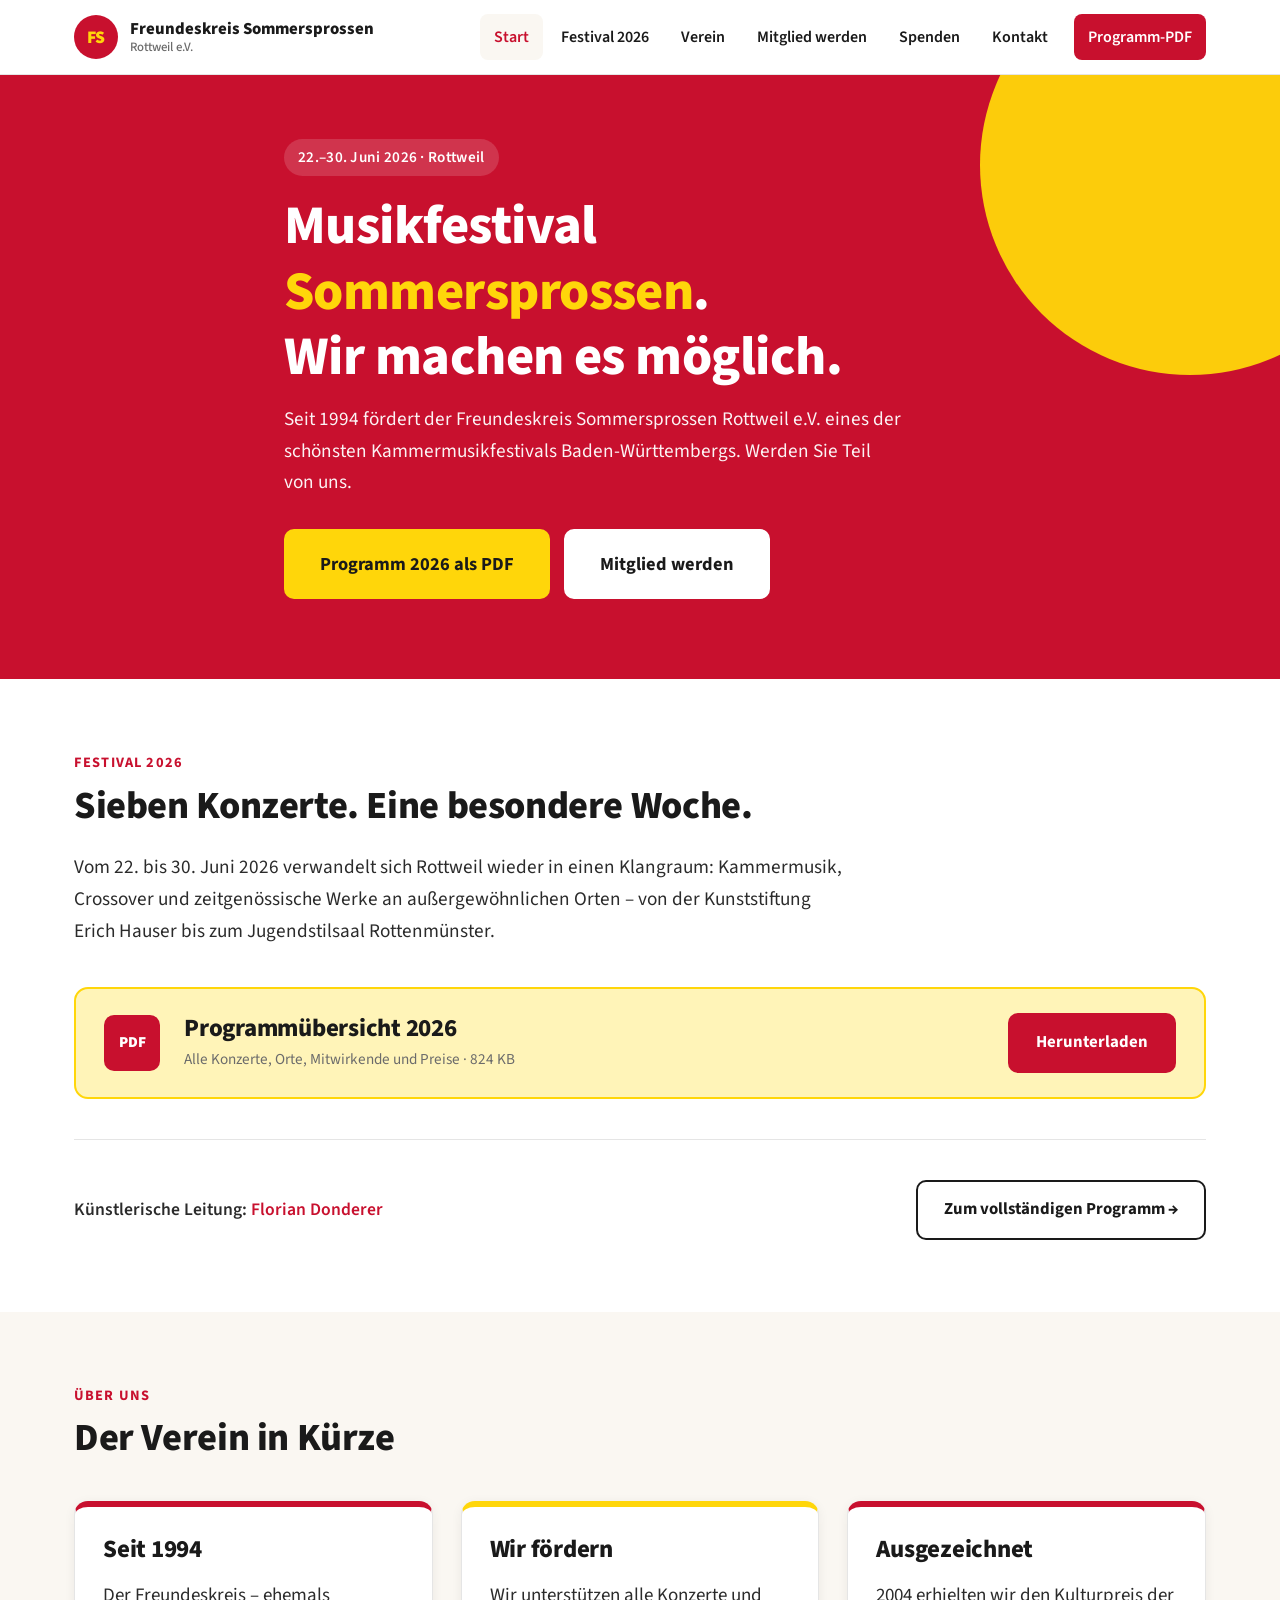
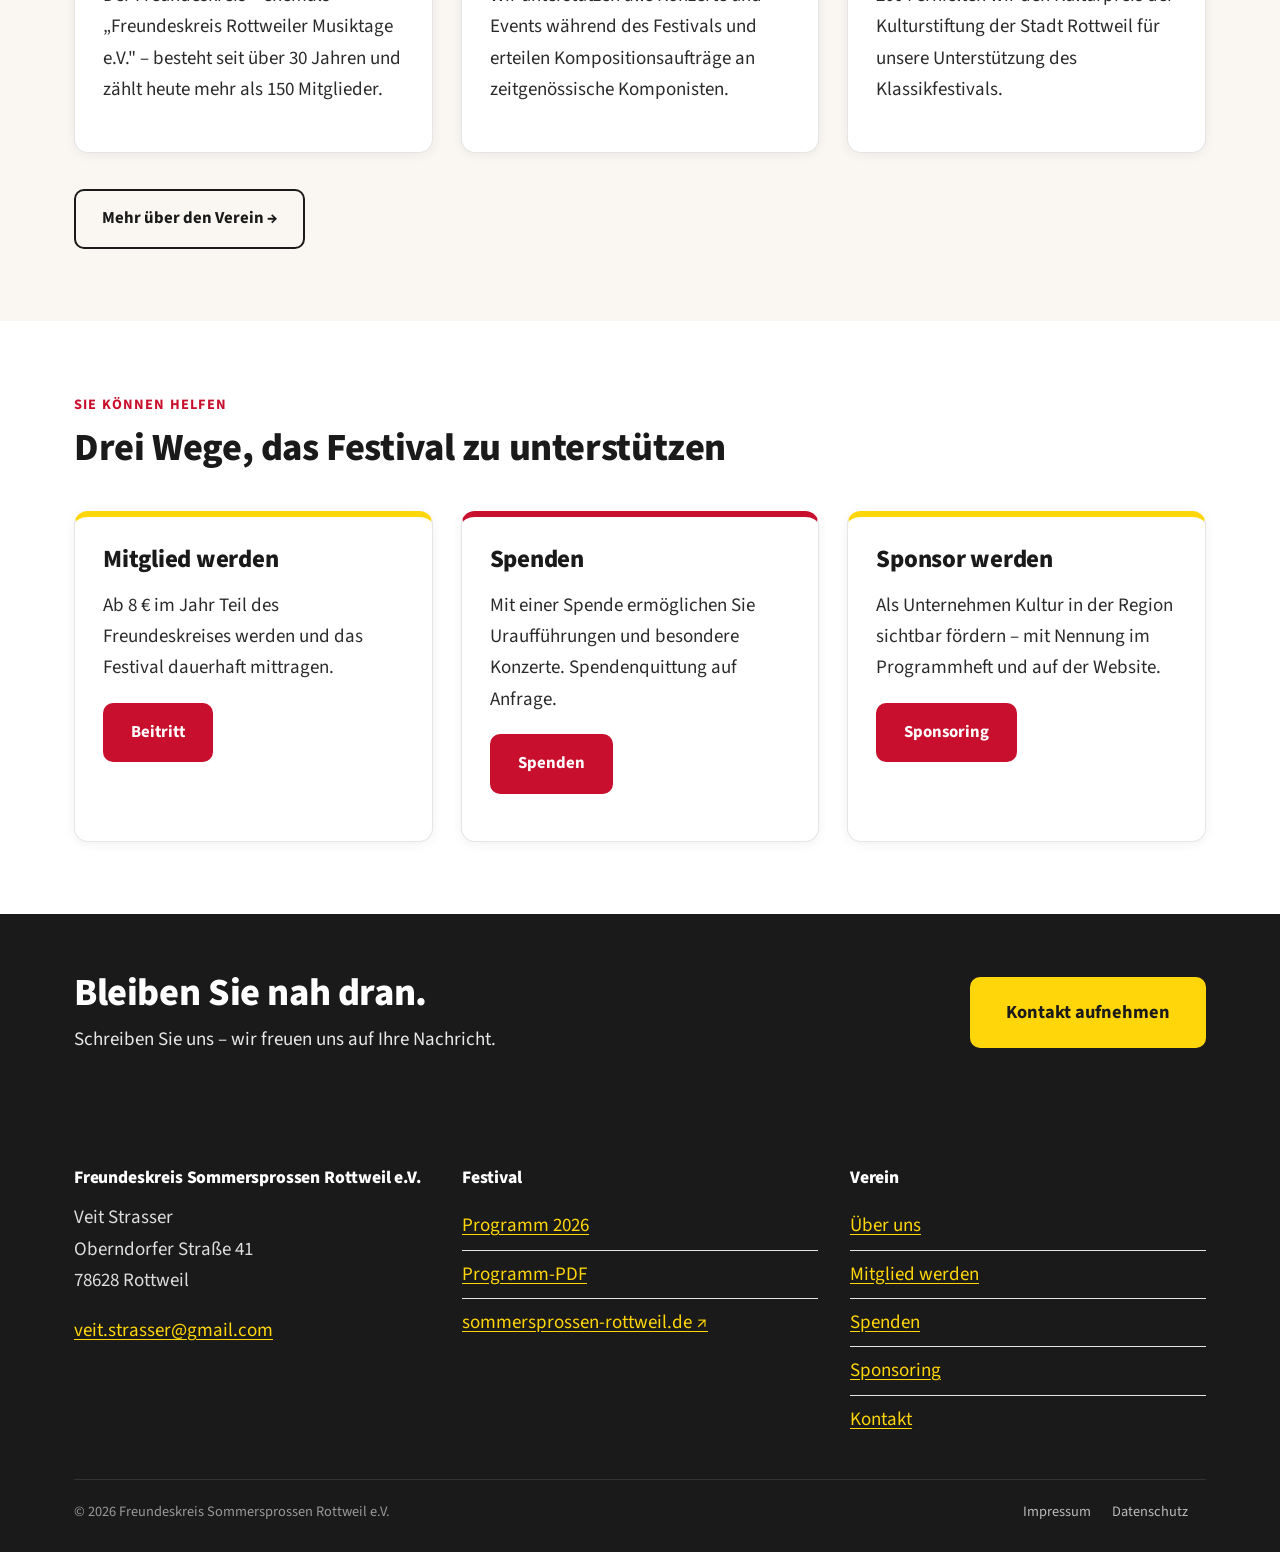
==== index.html @ ad46b567 "Add files via upload" ====
<!doctype html>
<html lang="de">
<head>
<meta charset="utf-8">
<meta name="viewport" content="width=device-width, initial-scale=1">
<title>Freundeskreis Sommersprossen Rottweil e.V.</title>
<meta name="description" content="Der Freundeskreis Sommersprossen Rottweil e.V. fördert das Musikfestival Sommersprossen in Rottweil. Werden Sie Mitglied oder unterstützen Sie uns.">
<link rel="icon" href="favicon.svg" type="image/svg+xml">
<link rel="preconnect" href="https://fonts.googleapis.com">
<link rel="preconnect" href="https://fonts.gstatic.com" crossorigin>
<link href="https://fonts.googleapis.com/css2?family=Source+Sans+3:wght@400;600;700;800&display=swap" rel="stylesheet">
<link rel="stylesheet" href="styles.css">
</head>
<body>

<a href="#main" class="skip">Zum Inhalt springen</a>

<header class="site-header">
  <div class="nav">
    <a class="brand" href="index.html">
      <span class="brand-mark">FS</span>
      <span class="brand-text">
        Freundeskreis Sommersprossen
        <small>Rottweil e.V.</small>
      </span>
    </a>
    <button class="nav-toggle" aria-expanded="false" aria-controls="navmenu">Menü</button>
    <ul class="nav-menu" id="navmenu">
      <li><a href="index.html">Start</a></li>
      <li><a href="festival.html">Festival 2026</a></li>
      <li><a href="verein.html">Verein</a></li>
      <li><a href="mitglied-werden.html">Mitglied werden</a></li>
      <li><a href="spenden.html">Spenden</a></li>
      <li><a href="kontakt.html">Kontakt</a></li>
      <li><a class="nav-cta" href="programm-2026.pdf" target="_blank" rel="noopener">Programm-PDF</a></li>
    </ul>
  </div>
</header>

<main id="main">

  <!-- Hero -->
  <section class="hero">
    <div class="container hero-inner">
      <span class="eyebrow">22.–30. Juni 2026 · Rottweil</span>
      <h1>Musikfestival <em>Sommersprossen</em>.<br>Wir machen es möglich.</h1>
      <p class="lead">
        Seit 1994 fördert der Freundeskreis Sommersprossen Rottweil e.V. eines der schönsten
        Kammermusikfestivals Baden-Württembergs. Werden Sie Teil von uns.
      </p>
      <div class="hero-actions">
        <a class="btn btn-yellow btn-lg" href="programm-2026.pdf" target="_blank" rel="noopener">
          Programm 2026 als PDF
        </a>
        <a class="btn btn-outline btn-lg" style="background:#fff;border-color:#fff;color:var(--ink)" href="mitglied-werden.html">
          Mitglied werden
        </a>
      </div>
    </div>
  </section>

  <!-- Programm-Highlight -->
  <section>
    <div class="container">
      <div class="section-head">
        <div class="kicker">Festival 2026</div>
        <h2>Sieben Konzerte. Eine besondere Woche.</h2>
        <p class="lead-text">
          Vom 22. bis 30. Juni 2026 verwandelt sich Rottweil wieder in einen Klangraum:
          Kammermusik, Crossover und zeitgenössische Werke an außergewöhnlichen Orten – von der
          Kunststiftung Erich Hauser bis zum Jugendstilsaal Rottenmünster.
        </p>
      </div>

      <div class="featured-pdf">
        <div class="pdf-icon">PDF</div>
        <div>
          <h3>Programmübersicht 2026</h3>
          <p>Alle Konzerte, Orte, Mitwirkende und Preise · 824 KB</p>
        </div>
        <a class="btn btn-primary" href="programm-2026.pdf" target="_blank" rel="noopener">
          Herunterladen
        </a>
      </div>

      <hr class="divider">

      <div style="display:flex; gap:24px; flex-wrap:wrap; justify-content:space-between; align-items:center;">
        <p style="margin:0; font-weight:600; font-size:1.1rem;">
          Künstlerische Leitung: <span style="color:var(--red)">Florian Donderer</span>
        </p>
        <a class="btn btn-outline" href="festival.html">Zum vollständigen Programm →</a>
      </div>
    </div>
  </section>

  <!-- Verein in Kürze -->
  <section class="alt">
    <div class="container">
      <div class="section-head">
        <div class="kicker">Über uns</div>
        <h2>Der Verein in Kürze</h2>
      </div>

      <div class="grid">
        <div class="card accent-red">
          <h3>Seit 1994</h3>
          <p>Der Freundeskreis – ehemals „Freundeskreis Rottweiler Musiktage e.V." – besteht seit über 30 Jahren und zählt heute mehr als 150 Mitglieder.</p>
        </div>
        <div class="card accent-yellow">
          <h3>Wir fördern</h3>
          <p>Wir unterstützen alle Konzerte und Events während des Festivals und erteilen Kompositionsaufträge an zeitgenössische Komponisten.</p>
        </div>
        <div class="card accent-red">
          <h3>Ausgezeichnet</h3>
          <p>2004 erhielten wir den Kulturpreis der Kulturstiftung der Stadt Rottweil für unsere Unterstützung des Klassikfestivals.</p>
        </div>
      </div>

      <div style="margin-top:36px;">
        <a class="btn btn-outline" href="verein.html">Mehr über den Verein →</a>
      </div>
    </div>
  </section>

  <!-- 3 Wege zu unterstützen -->
  <section>
    <div class="container">
      <div class="section-head">
        <div class="kicker">Sie können helfen</div>
        <h2>Drei Wege, das Festival zu unterstützen</h2>
      </div>

      <div class="grid">
        <div class="card accent-yellow">
          <h3>Mitglied werden</h3>
          <p>Ab 8 € im Jahr Teil des Freundeskreises werden und das Festival dauerhaft mittragen.</p>
          <p><a class="btn btn-primary" href="mitglied-werden.html">Beitritt</a></p>
        </div>
        <div class="card accent-red">
          <h3>Spenden</h3>
          <p>Mit einer Spende ermöglichen Sie Uraufführungen und besondere Konzerte. Spendenquittung auf Anfrage.</p>
          <p><a class="btn btn-primary" href="spenden.html">Spenden</a></p>
        </div>
        <div class="card accent-yellow">
          <h3>Sponsor werden</h3>
          <p>Als Unternehmen Kultur in der Region sichtbar fördern – mit Nennung im Programmheft und auf der Website.</p>
          <p><a class="btn btn-primary" href="sponsoring.html">Sponsoring</a></p>
        </div>
      </div>
    </div>
  </section>

  <!-- CTA Band -->
  <section class="cta-band">
    <div class="container" style="display:flex; gap:30px; flex-wrap:wrap; align-items:center; justify-content:space-between;">
      <div style="flex:1; min-width:280px;">
        <h2 style="margin-bottom:8px;">Bleiben Sie nah dran.</h2>
        <p style="margin-bottom:0;">Schreiben Sie uns – wir freuen uns auf Ihre Nachricht.</p>
      </div>
      <a class="btn btn-primary btn-lg" href="kontakt.html">Kontakt aufnehmen</a>
    </div>
  </section>

</main>

<footer class="site-footer">
  <div class="container">
    <div class="footer-grid">
      <div>
        <h4>Freundeskreis Sommersprossen Rottweil e.V.</h4>
        <p>Veit Strasser<br>Oberndorfer Straße 41<br>78628 Rottweil</p>
        <p><a href="mailto:veit.strasser@gmail.com">veit.strasser@gmail.com</a></p>
      </div>
      <div>
        <h4>Festival</h4>
        <ul class="clean">
          <li><a href="festival.html">Programm 2026</a></li>
          <li><a href="programm-2026.pdf" target="_blank" rel="noopener">Programm-PDF</a></li>
          <li><a href="https://www.sommersprossen-rottweil.de" target="_blank" rel="noopener">sommersprossen-rottweil.de ↗</a></li>
        </ul>
      </div>
      <div>
        <h4>Verein</h4>
        <ul class="clean">
          <li><a href="verein.html">Über uns</a></li>
          <li><a href="mitglied-werden.html">Mitglied werden</a></li>
          <li><a href="spenden.html">Spenden</a></li>
          <li><a href="sponsoring.html">Sponsoring</a></li>
          <li><a href="kontakt.html">Kontakt</a></li>
        </ul>
      </div>
    </div>
    <div class="footer-bottom">
      <div>© <span id="year">2026</span> Freundeskreis Sommersprossen Rottweil e.V.</div>
      <div>
        <a href="impressum.html">Impressum</a>
        <a href="datenschutz.html">Datenschutz</a>
      </div>
    </div>
  </div>
</footer>

<script src="main.js"></script>
<script>document.getElementById('year').textContent = new Date().getFullYear();</script>
</body>
</html>
---- styles.css ----
:root {
  --red: #C8102E;
  --red-dark: #A00C24;
  --yellow: #FFD60A;
  --yellow-soft: #FFF4B8;
  --ink: #1A1A1A;
  --text: #2B2B2B;
  --muted: #6B6B6B;
  --line: #E5E5E5;
  --bg: #FFFFFF;
  --bg-soft: #FAF7F2;
  --shadow: 0 2px 12px rgba(0,0,0,0.06);
  --radius: 14px;
  --max: 1180px;
}

* { box-sizing: border-box; }
html { scroll-behavior: smooth; -webkit-text-size-adjust: 100%; }
body {
  margin: 0;
  font-family: 'Source Sans 3', 'Source Sans Pro', -apple-system, BlinkMacSystemFont, 'Segoe UI', Roboto, sans-serif;
  font-size: 19px;
  line-height: 1.65;
  color: var(--text);
  background: var(--bg);
  -webkit-font-smoothing: antialiased;
}

img { max-width: 100%; height: auto; display: block; }
a { color: var(--red); text-decoration: underline; text-underline-offset: 3px; }
a:hover { color: var(--red-dark); }

h1, h2, h3, h4 {
  font-family: 'Source Sans 3', sans-serif;
  color: var(--ink);
  line-height: 1.2;
  letter-spacing: -0.01em;
  margin: 0 0 .6em;
  font-weight: 800;
}
h1 { font-size: clamp(2rem, 5vw, 3.4rem); }
h2 { font-size: clamp(1.6rem, 3.5vw, 2.4rem); }
h3 { font-size: clamp(1.25rem, 2vw, 1.55rem); }
p { margin: 0 0 1em; }

.container { max-width: var(--max); margin: 0 auto; padding: 0 24px; }

/* ---------- Skip link ---------- */
.skip {
  position: absolute; left: -9999px; top: 0;
  background: var(--ink); color: #fff; padding: 12px 18px;
  z-index: 1000;
}
.skip:focus { left: 12px; top: 12px; }

/* ---------- Header / Nav ---------- */
.site-header {
  position: sticky; top: 0; z-index: 50;
  background: #fff;
  border-bottom: 1px solid var(--line);
}
.nav {
  display: flex; align-items: center; justify-content: space-between;
  padding: 14px 24px;
  max-width: var(--max); margin: 0 auto;
}
.brand {
  display: flex; align-items: center; gap: 12px;
  text-decoration: none; color: var(--ink);
  font-weight: 800; font-size: 1.05rem; line-height: 1.1;
}
.brand-mark {
  width: 44px; height: 44px; border-radius: 50%;
  background: var(--red); color: var(--yellow);
  display: grid; place-items: center;
  font-weight: 900; font-size: 1.1rem;
  flex-shrink: 0;
}
.brand-text small {
  display: block; font-weight: 500; color: var(--muted);
  font-size: .8rem; margin-top: 2px;
}

.nav-toggle {
  display: none;
  background: var(--ink); color: #fff;
  border: 0; padding: 10px 16px; border-radius: 8px;
  font-size: 1rem; cursor: pointer; font-weight: 600;
}

.nav-menu {
  list-style: none; margin: 0; padding: 0;
  display: flex; gap: 4px; align-items: center;
}
.nav-menu a {
  display: block; padding: 10px 14px;
  color: var(--ink); text-decoration: none;
  font-weight: 600; border-radius: 8px;
  font-size: 1rem;
}
.nav-menu a:hover, .nav-menu a.active { background: var(--bg-soft); color: var(--red); }
.nav-cta {
  background: var(--red) !important; color: #fff !important;
  margin-left: 8px;
}
.nav-cta:hover { background: var(--red-dark) !important; color: #fff !important; }

@media (max-width: 880px) {
  .nav-toggle { display: block; }
  .nav-menu {
    display: none; position: absolute; top: 100%; left: 0; right: 0;
    flex-direction: column; gap: 0;
    background: #fff; border-bottom: 1px solid var(--line);
    padding: 12px 24px 20px;
    box-shadow: var(--shadow);
  }
  .nav-menu.open { display: flex; }
  .nav-menu a { padding: 14px 12px; font-size: 1.1rem; border-radius: 0; border-bottom: 1px solid var(--line); }
  .nav-cta { margin-left: 0; margin-top: 8px; border-radius: 8px !important; }
}

/* ---------- Buttons ---------- */
.btn {
  display: inline-flex; align-items: center; gap: 10px;
  padding: 14px 26px;
  font-weight: 700; font-size: 1.05rem;
  border-radius: 10px;
  text-decoration: none;
  border: 2px solid transparent;
  cursor: pointer;
  transition: transform .1s, background .15s, color .15s;
}
.btn:hover { transform: translateY(-1px); }
.btn-primary { background: var(--red); color: #fff; }
.btn-primary:hover { background: var(--red-dark); color: #fff; }
.btn-yellow { background: var(--yellow); color: var(--ink); }
.btn-yellow:hover { background: #FFC800; color: var(--ink); }
.btn-outline {
  background: transparent; color: var(--ink); border-color: var(--ink);
}
.btn-outline:hover { background: var(--ink); color: #fff; }
.btn-lg { padding: 18px 34px; font-size: 1.15rem; }

/* ---------- Hero ---------- */
.hero {
  background: var(--red);
  color: #fff;
  padding: 64px 0 80px;
  position: relative;
  overflow: hidden;
}
.hero::before {
  content: ""; position: absolute;
  right: -120px; top: -120px;
  width: 420px; height: 420px;
  background: var(--yellow); border-radius: 50%;
  opacity: .95;
}
.hero-inner { position: relative; z-index: 1; max-width: 760px; }
.hero .eyebrow {
  display: inline-block;
  background: rgba(255,255,255,0.15);
  padding: 6px 14px; border-radius: 999px;
  font-weight: 600; font-size: .95rem;
  margin-bottom: 18px; letter-spacing: .02em;
}
.hero h1 { color: #fff; margin-bottom: .25em; }
.hero h1 em { font-style: normal; color: var(--yellow); }
.hero .lead { font-size: 1.2rem; opacity: .95; max-width: 620px; margin-bottom: 30px; }
.hero-actions { display: flex; flex-wrap: wrap; gap: 14px; }

/* ---------- Sections ---------- */
section { padding: 72px 0; }
section.alt { background: var(--bg-soft); }
.section-head { max-width: 780px; margin-bottom: 40px; }
.section-head .kicker {
  color: var(--red); font-weight: 700; letter-spacing: .08em;
  text-transform: uppercase; font-size: .9rem;
  margin-bottom: 8px;
}

/* ---------- Cards / grids ---------- */
.grid {
  display: grid; gap: 28px;
  grid-template-columns: repeat(auto-fit, minmax(280px, 1fr));
}
.card {
  background: #fff;
  border: 1px solid var(--line);
  border-radius: var(--radius);
  padding: 28px;
  box-shadow: var(--shadow);
}
.card h3 { margin-top: 0; }
.card.accent-yellow { border-top: 6px solid var(--yellow); }
.card.accent-red { border-top: 6px solid var(--red); }

/* ---------- Konzert-Liste ---------- */
.concert {
  background: #fff;
  border: 1px solid var(--line);
  border-radius: var(--radius);
  padding: 28px;
  margin-bottom: 20px;
  box-shadow: var(--shadow);
  display: grid;
  grid-template-columns: auto 1fr;
  gap: 28px;
}
.concert-date {
  background: var(--red); color: #fff;
  border-radius: 10px;
  padding: 16px 18px; min-width: 120px;
  text-align: center;
  align-self: start;
}
.concert-date .day { font-size: 2.4rem; font-weight: 900; line-height: 1; display: block; }
.concert-date .month { font-weight: 700; letter-spacing: .05em; text-transform: uppercase; font-size: .85rem; display: block; margin-top: 4px; }
.concert-date .time { display: block; margin-top: 6px; font-size: .9rem; opacity: .9; }
.concert h3 { margin: 0 0 6px; }
.concert .concert-sub { color: var(--muted); font-weight: 600; margin-bottom: 12px; }
.concert .program li { margin-bottom: 6px; }
.concert .meta {
  margin-top: 14px; padding-top: 14px; border-top: 1px dashed var(--line);
  display: flex; flex-wrap: wrap; gap: 16px;
  font-size: .95rem;
}
.concert .meta strong { color: var(--ink); }
.concert .price {
  display: inline-block; background: var(--yellow); color: var(--ink);
  padding: 4px 10px; border-radius: 6px; font-weight: 700;
}
@media (max-width: 640px) {
  .concert { grid-template-columns: 1fr; gap: 16px; }
  .concert-date { display: flex; gap: 14px; align-items: center; min-width: 0; padding: 12px 16px; }
  .concert-date .day { font-size: 1.8rem; }
}

/* ---------- Featured / CTA blocks ---------- */
.cta-band {
  background: var(--ink); color: #fff;
  padding: 56px 0;
  position: relative;
}
.cta-band h2 { color: #fff; }
.cta-band p { opacity: .9; max-width: 640px; }
.cta-band .btn-primary { background: var(--yellow); color: var(--ink); }
.cta-band .btn-primary:hover { background: #FFC800; }

.featured-pdf {
  display: grid; grid-template-columns: auto 1fr auto; gap: 24px;
  align-items: center;
  background: var(--yellow-soft);
  border: 2px solid var(--yellow);
  border-radius: var(--radius);
  padding: 24px 28px;
}
.featured-pdf .pdf-icon {
  width: 56px; height: 56px; background: var(--red); color: #fff;
  display: grid; place-items: center; border-radius: 10px;
  font-weight: 900; font-size: .95rem;
}
.featured-pdf h3 { margin: 0 0 4px; }
.featured-pdf p { margin: 0; color: var(--muted); font-size: .95rem; }
@media (max-width: 640px) {
  .featured-pdf { grid-template-columns: 1fr; text-align: center; }
  .featured-pdf .pdf-icon { margin: 0 auto; }
}

/* ---------- Footer ---------- */
.site-footer {
  background: var(--ink); color: #DDD;
  padding: 56px 0 28px;
}
.site-footer h4 { color: #fff; margin-bottom: 14px; font-size: 1.1rem; }
.site-footer a { color: #FFD60A; }
.footer-grid {
  display: grid; gap: 32px;
  grid-template-columns: repeat(auto-fit, minmax(220px, 1fr));
  margin-bottom: 36px;
}
.footer-bottom {
  border-top: 1px solid #333; padding-top: 20px;
  display: flex; flex-wrap: wrap; gap: 14px; justify-content: space-between;
  font-size: .9rem; color: #999;
}
.footer-bottom a { color: #BBB; text-decoration: none; margin-right: 18px; }
.footer-bottom a:hover { color: #fff; }

/* ---------- Forms ---------- */
.form-block {
  background: #fff; border: 1px solid var(--line);
  border-radius: var(--radius); padding: 32px;
  box-shadow: var(--shadow);
  max-width: 720px;
}
.form-row { margin-bottom: 18px; }
.form-row label {
  display: block; font-weight: 600; color: var(--ink);
  margin-bottom: 6px; font-size: 1rem;
}
.form-row input, .form-row textarea, .form-row select {
  width: 100%; padding: 14px 16px;
  border: 1.5px solid var(--line); border-radius: 8px;
  font-size: 1.05rem; font-family: inherit;
  background: #fff; color: var(--text);
}
.form-row input:focus, .form-row textarea:focus {
  outline: none; border-color: var(--red);
  box-shadow: 0 0 0 3px rgba(200,16,46,0.15);
}
.form-row textarea { min-height: 130px; resize: vertical; }
.form-row .help { font-size: .9rem; color: var(--muted); margin-top: 4px; }
.form-row.row-2 { display: grid; grid-template-columns: 1fr 1fr; gap: 16px; margin-bottom: 0; }
.form-row.row-2 > div { margin-bottom: 18px; }
@media (max-width: 600px) { .form-row.row-2 { grid-template-columns: 1fr; } }

.radios { display: grid; gap: 10px; }
.radios label {
  display: flex; align-items: flex-start; gap: 10px;
  padding: 12px 14px; border: 1.5px solid var(--line); border-radius: 8px;
  cursor: pointer; font-weight: 500;
}
.radios label:hover { border-color: var(--red); }
.radios input { margin-top: 4px; }

.note-box {
  background: var(--yellow-soft); border-left: 4px solid var(--yellow);
  padding: 18px 22px; border-radius: 8px;
  margin: 24px 0;
}
.note-box p:last-child { margin-bottom: 0; }

/* ---------- Misc ---------- */
.lead-text { font-size: 1.2rem; color: var(--text); }
.dot { color: var(--red); }
.tag {
  display: inline-block; background: var(--yellow); color: var(--ink);
  padding: 4px 10px; border-radius: 6px; font-weight: 700; font-size: .85rem;
}
.divider { border: 0; border-top: 1px solid var(--line); margin: 40px 0; }
ul.clean { list-style: none; padding: 0; margin: 0; }
ul.clean li { padding: 8px 0; border-bottom: 1px solid var(--line); }
ul.clean li:last-child { border-bottom: 0; }

.bank-card {
  background: var(--bg-soft); border: 1px solid var(--line);
  border-radius: var(--radius); padding: 24px 28px;
  font-family: 'JetBrains Mono', ui-monospace, 'SF Mono', Monaco, monospace;
  font-size: 1rem; line-height: 1.8;
}
.bank-card strong { color: var(--ink); font-family: inherit; }

.timeline { list-style: none; padding: 0; margin: 0; }
.timeline li {
  position: relative; padding-left: 36px; padding-bottom: 24px;
  border-left: 2px solid var(--yellow); margin-left: 10px;
}
.timeline li::before {
  content: ""; position: absolute; left: -8px; top: 4px;
  width: 14px; height: 14px; background: var(--red); border-radius: 50%;
}
.timeline li:last-child { border-left-color: transparent; }
.timeline .year { font-weight: 800; color: var(--red); display: block; margin-bottom: 4px; }

/* ---------- Print ---------- */
@media print {
  .site-header, .site-footer, .nav, .cta-band, .hero-actions { display: none; }
  body { font-size: 14px; }
}
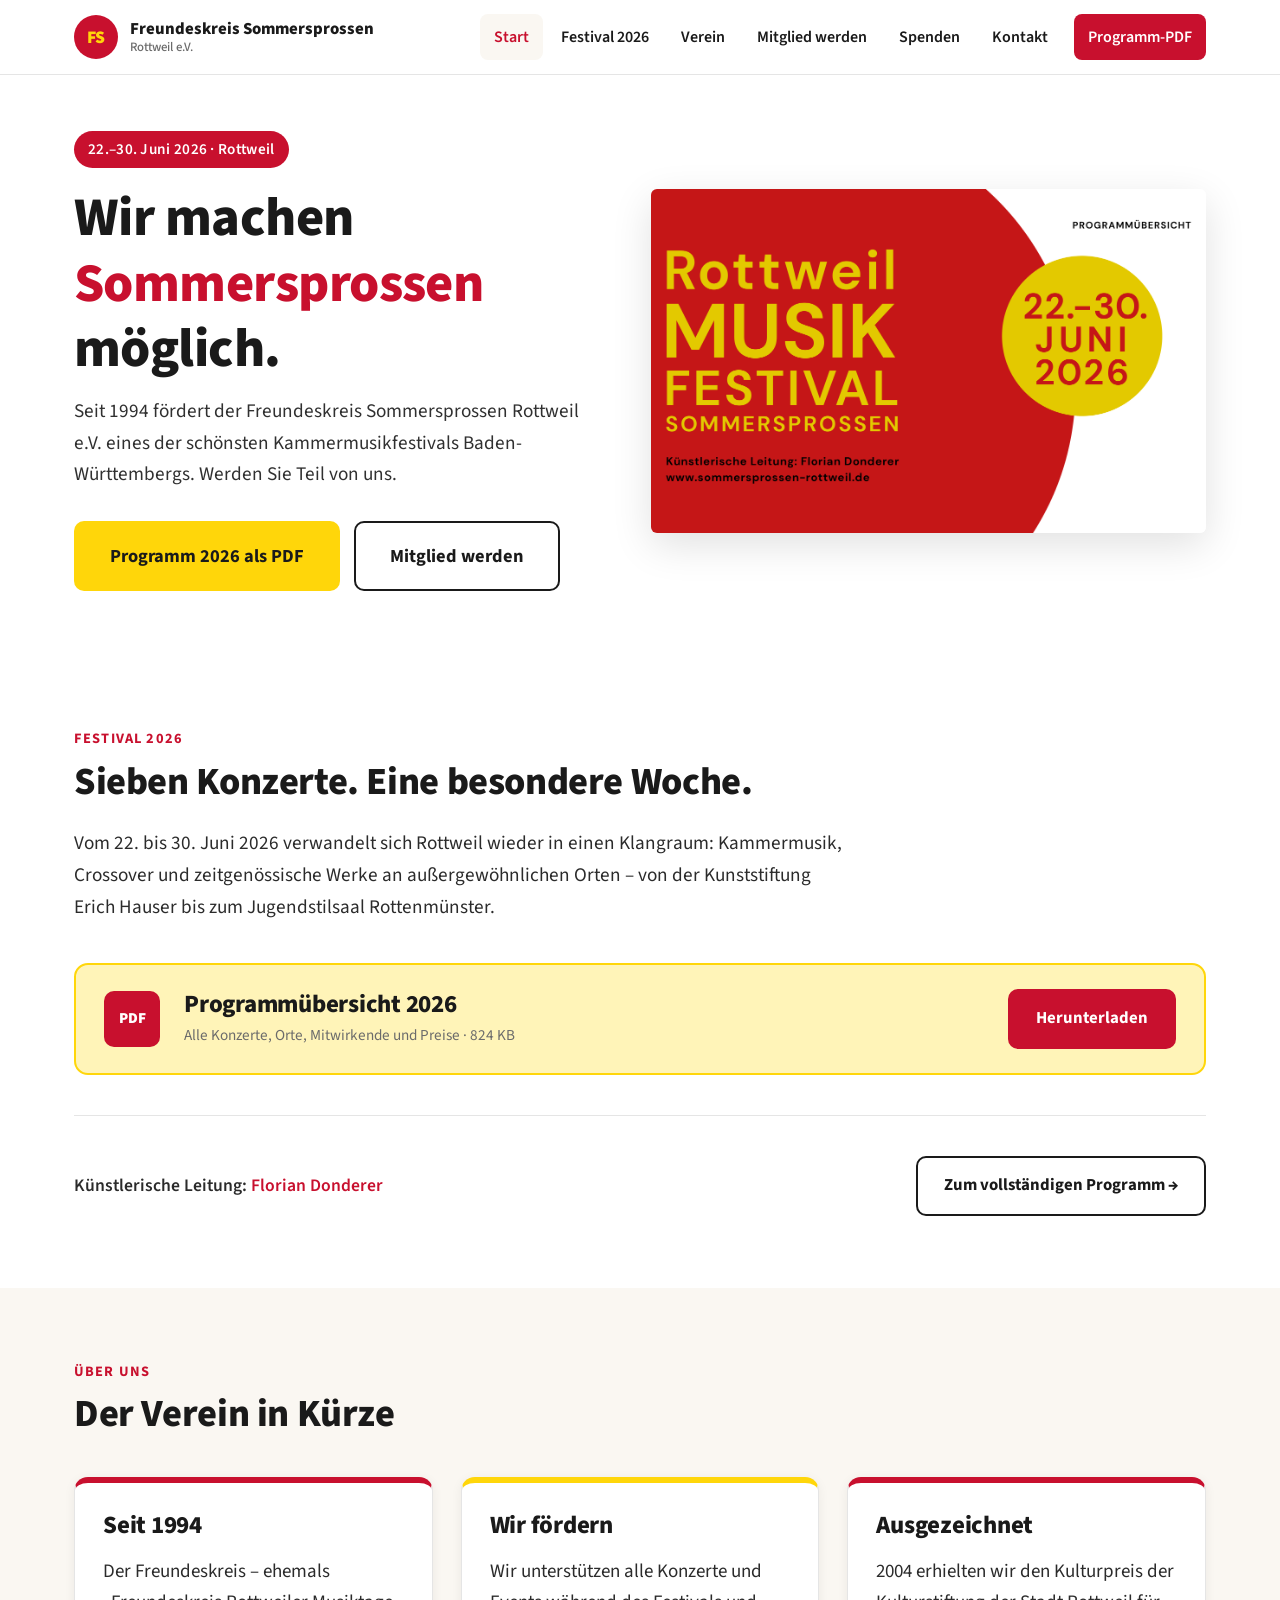
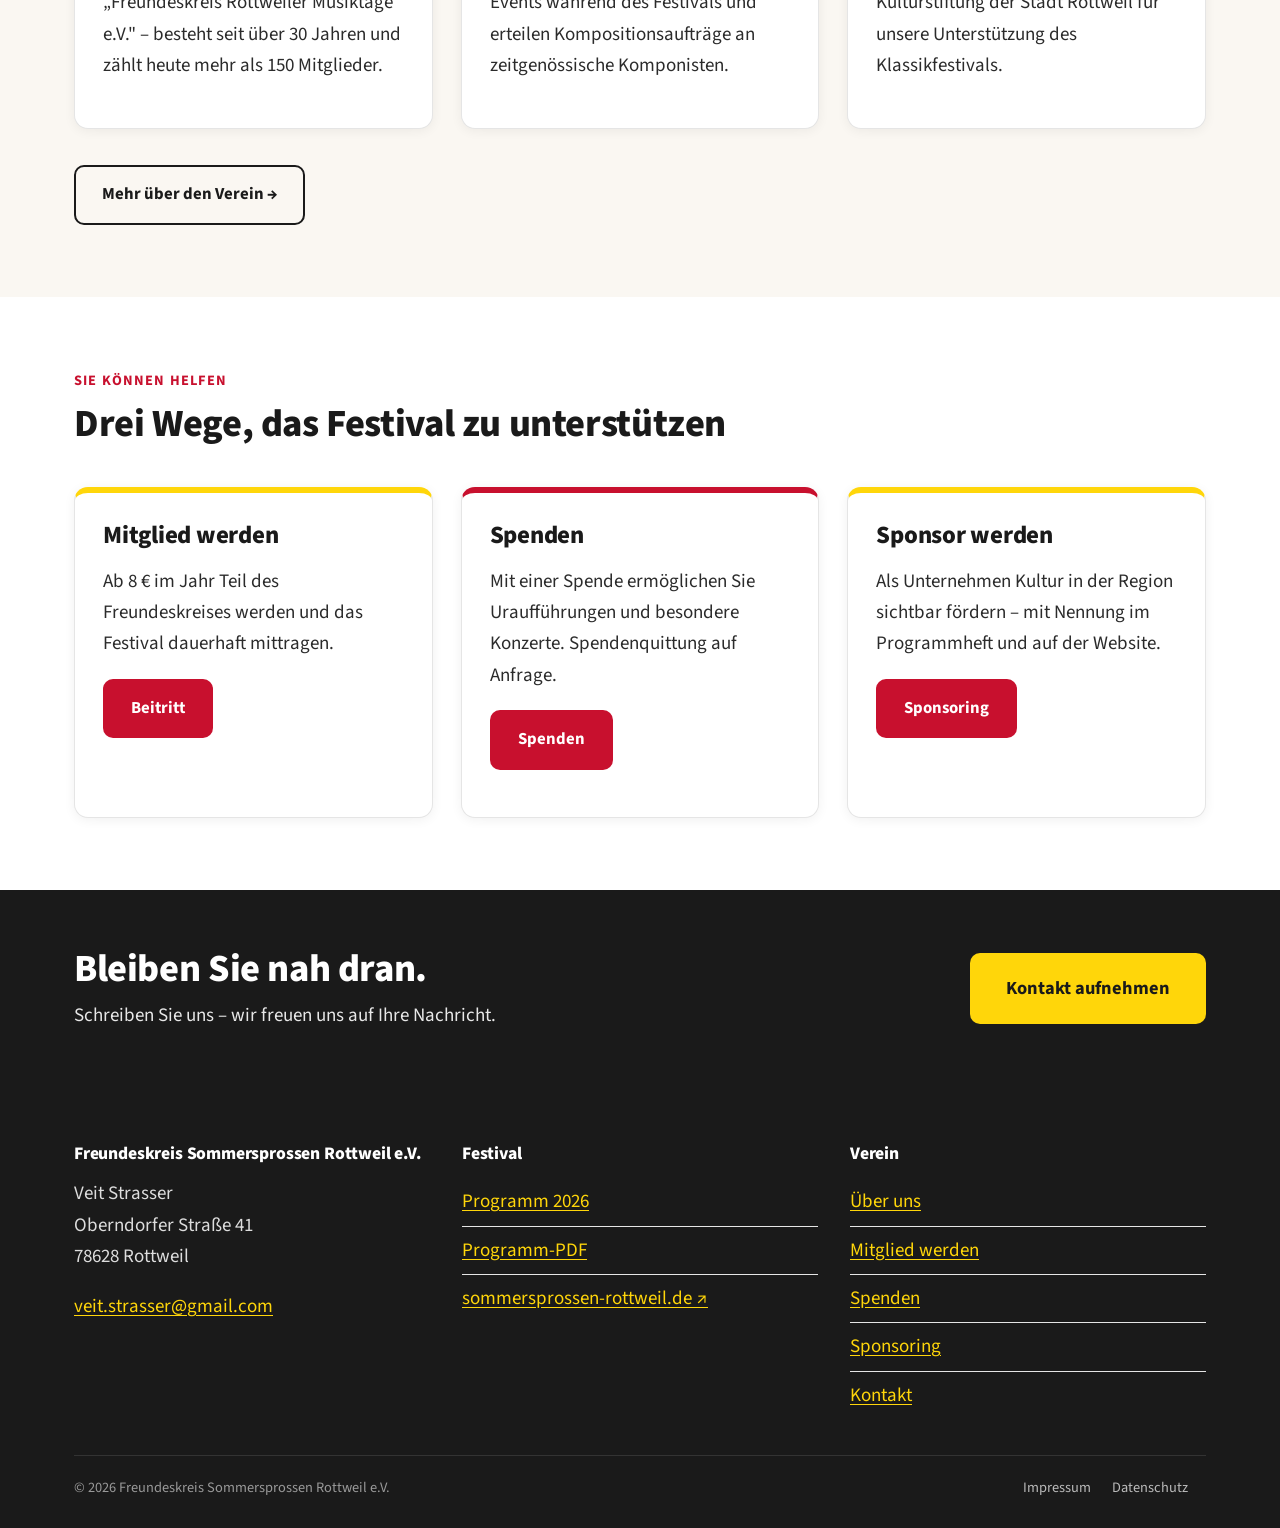
==== commit 3f7b0fa6: "Add files via upload" ====
--- a/index.html
+++ b/index.html
@@ -42,19 +42,24 @@
   <!-- Hero -->
   <section class="hero">
     <div class="container hero-inner">
-      <span class="eyebrow">22.–30. Juni 2026 · Rottweil</span>
-      <h1>Musikfestival <em>Sommersprossen</em>.<br>Wir machen es möglich.</h1>
-      <p class="lead">
-        Seit 1994 fördert der Freundeskreis Sommersprossen Rottweil e.V. eines der schönsten
-        Kammermusikfestivals Baden-Württembergs. Werden Sie Teil von uns.
-      </p>
-      <div class="hero-actions">
-        <a class="btn btn-yellow btn-lg" href="programm-2026.pdf" target="_blank" rel="noopener">
-          Programm 2026 als PDF
-        </a>
-        <a class="btn btn-outline btn-lg" style="background:#fff;border-color:#fff;color:var(--ink)" href="mitglied-werden.html">
-          Mitglied werden
-        </a>
+      <div class="hero-text">
+        <span class="eyebrow">22.–30. Juni 2026 · Rottweil</span>
+        <h1>Wir machen <em>Sommersprossen</em> möglich.</h1>
+        <p class="lead">
+          Seit 1994 fördert der Freundeskreis Sommersprossen Rottweil e.V. eines der schönsten
+          Kammermusikfestivals Baden-Württembergs. Werden Sie Teil von uns.
+        </p>
+        <div class="hero-actions">
+          <a class="btn btn-yellow btn-lg" href="programm-2026.pdf" target="_blank" rel="noopener">
+            Programm 2026 als PDF
+          </a>
+          <a class="btn btn-outline btn-lg" href="mitglied-werden.html">
+            Mitglied werden
+          </a>
+        </div>
+      </div>
+      <div class="hero-visual">
+        <img src="festival-keyvisual.png" alt="Rottweil Musikfestival Sommersprossen – 22. bis 30. Juni 2026">
       </div>
     </div>
   </section>
--- a/styles.css
+++ b/styles.css
@@ -143,31 +143,43 @@
 
 /* ---------- Hero ---------- */
 .hero {
+  background: #fff;
+  color: var(--ink);
+  padding: 56px 0 64px;
+  position: relative;
+  overflow: hidden;
+}
+.hero-inner {
+  position: relative; z-index: 1;
+  display: grid;
+  grid-template-columns: 1fr 1.05fr;
+  gap: 48px;
+  align-items: center;
+}
+.hero-text { max-width: 560px; }
+.hero-visual img {
+  display: block;
+  width: 100%;
+  height: auto;
+  border-radius: 6px;
+  box-shadow: 0 12px 40px rgba(0,0,0,.12);
+}
+.hero .eyebrow {
+  display: inline-block;
   background: var(--red);
   color: #fff;
-  padding: 64px 0 80px;
-  position: relative;
-  overflow: hidden;
-}
-.hero::before {
-  content: ""; position: absolute;
-  right: -120px; top: -120px;
-  width: 420px; height: 420px;
-  background: var(--yellow); border-radius: 50%;
-  opacity: .95;
-}
-.hero-inner { position: relative; z-index: 1; max-width: 760px; }
-.hero .eyebrow {
-  display: inline-block;
-  background: rgba(255,255,255,0.15);
   padding: 6px 14px; border-radius: 999px;
   font-weight: 600; font-size: .95rem;
   margin-bottom: 18px; letter-spacing: .02em;
 }
-.hero h1 { color: #fff; margin-bottom: .25em; }
-.hero h1 em { font-style: normal; color: var(--yellow); }
-.hero .lead { font-size: 1.2rem; opacity: .95; max-width: 620px; margin-bottom: 30px; }
+.hero h1 { color: var(--ink); margin-bottom: .25em; }
+.hero h1 em { font-style: normal; color: var(--red); }
+.hero .lead { font-size: 1.2rem; opacity: .9; margin-bottom: 30px; }
 .hero-actions { display: flex; flex-wrap: wrap; gap: 14px; }
+@media (max-width: 820px) {
+  .hero-inner { grid-template-columns: 1fr; gap: 32px; }
+  .hero-visual { order: -1; }
+}
 
 /* ---------- Sections ---------- */
 section { padding: 72px 0; }
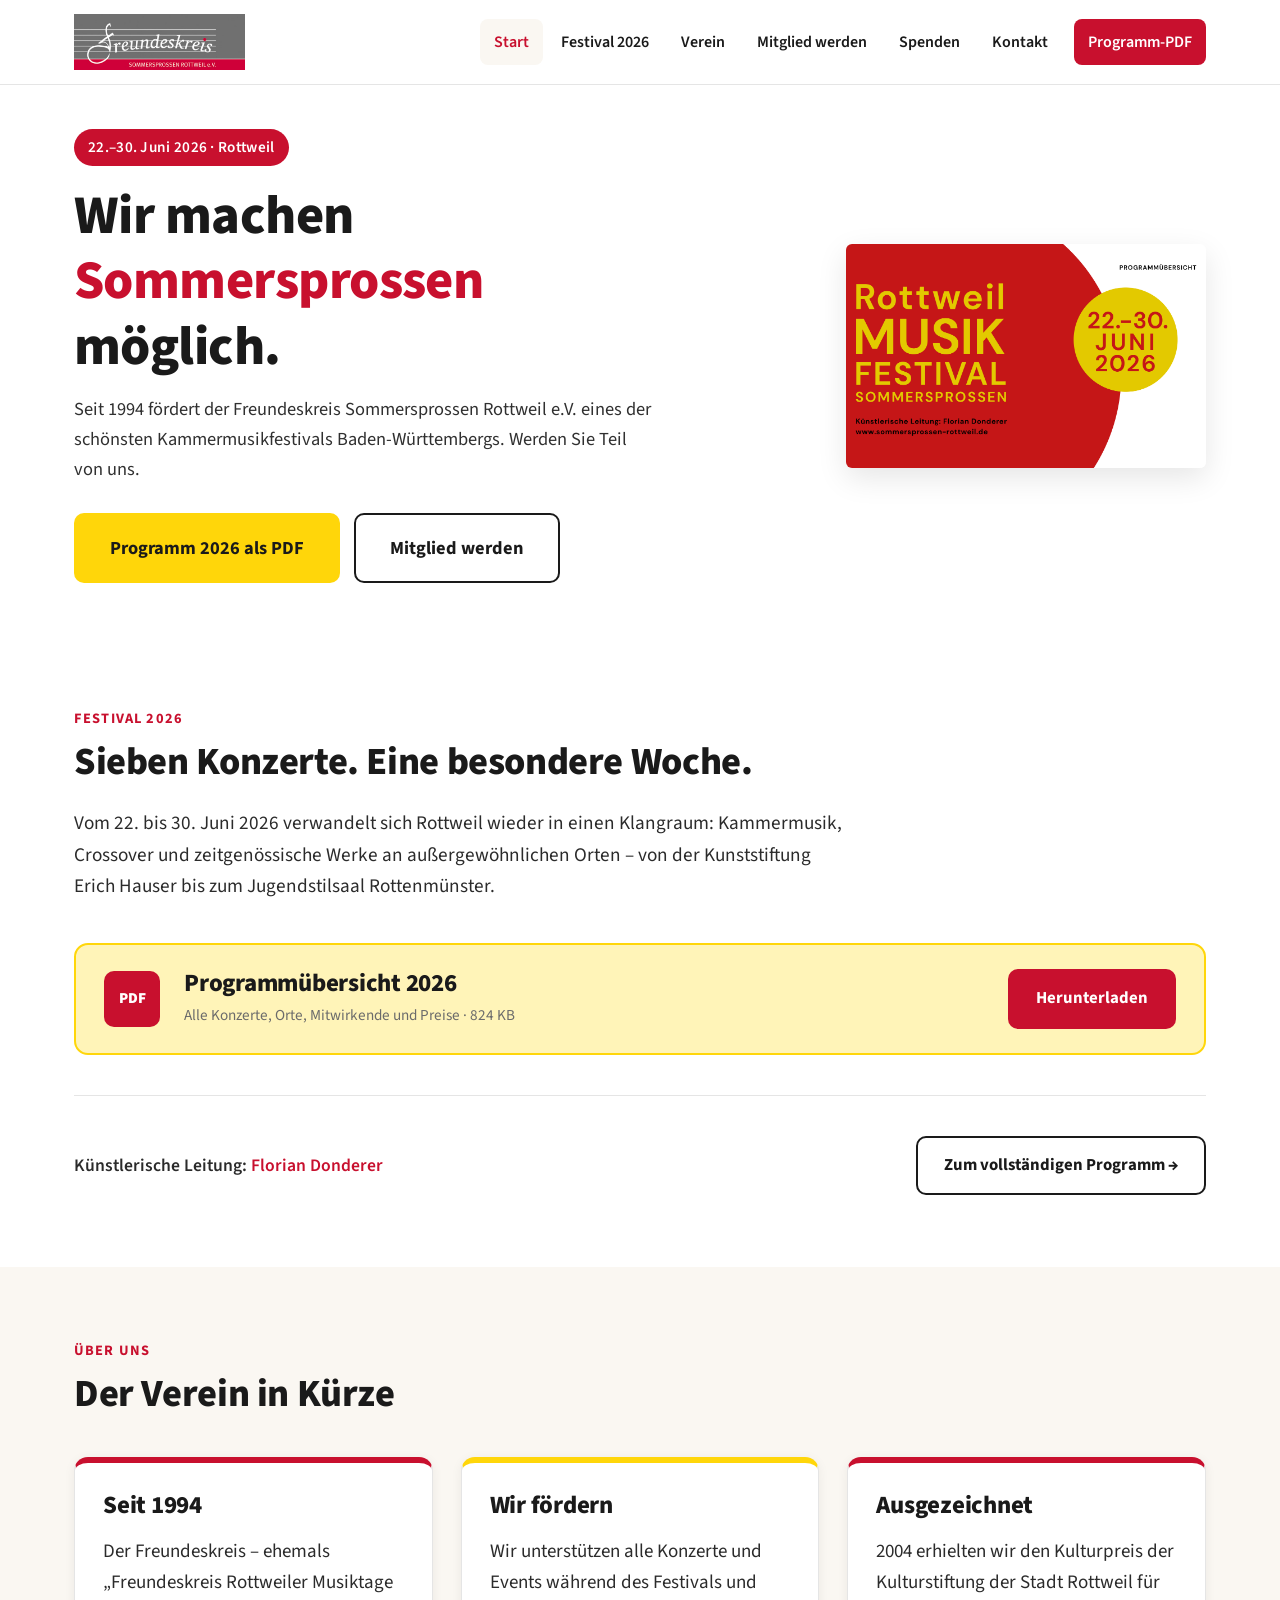
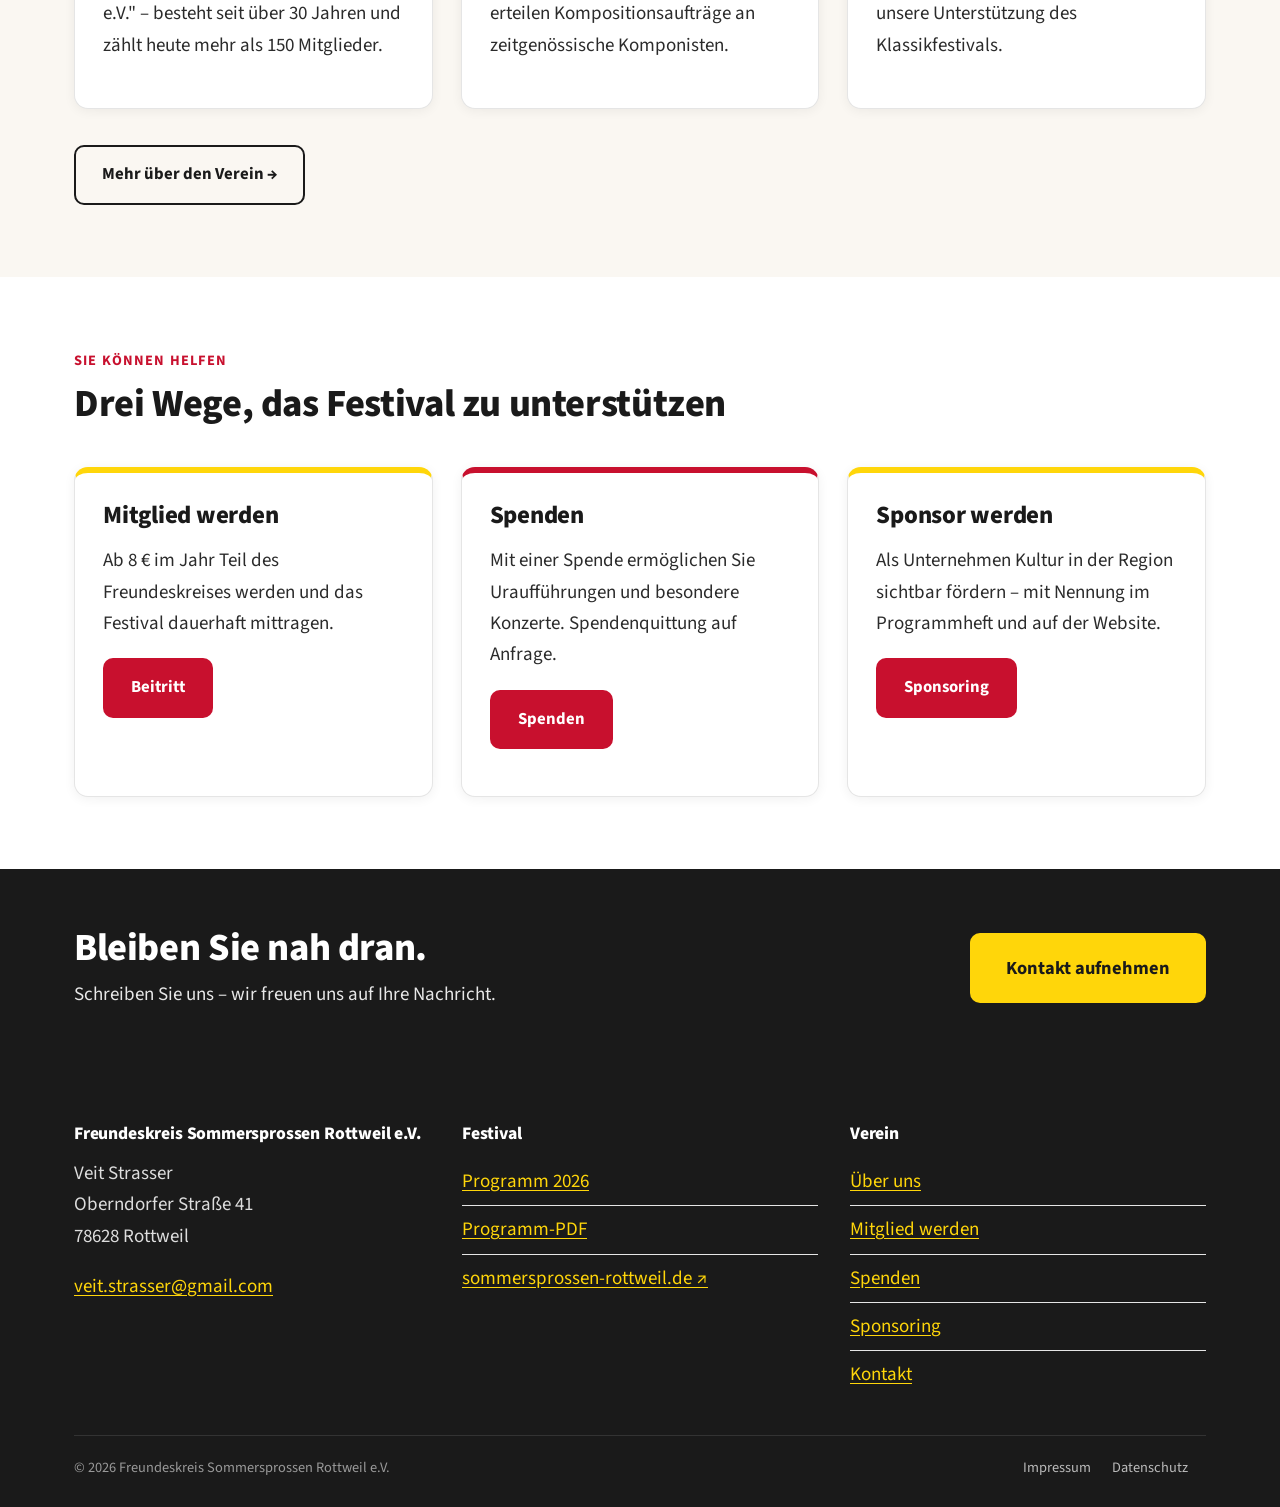
==== commit 0f343108: "Add files via upload" ====
--- a/index.html
+++ b/index.html
@@ -17,13 +17,7 @@
 
 <header class="site-header">
   <div class="nav">
-    <a class="brand" href="index.html">
-      <span class="brand-mark">FS</span>
-      <span class="brand-text">
-        Freundeskreis Sommersprossen
-        <small>Rottweil e.V.</small>
-      </span>
-    </a>
+    <a class="brand" href="index.html"><img class="brand-logo" src="verein-logo.png" alt="Freundeskreis Sommersprossen Rottweil e.V."></a>
     <button class="nav-toggle" aria-expanded="false" aria-controls="navmenu">Menü</button>
     <ul class="nav-menu" id="navmenu">
       <li><a href="index.html">Start</a></li>
--- a/styles.css
+++ b/styles.css
@@ -69,16 +69,20 @@
   text-decoration: none; color: var(--ink);
   font-weight: 800; font-size: 1.05rem; line-height: 1.1;
 }
-.brand-mark {
-  width: 44px; height: 44px; border-radius: 50%;
-  background: var(--red); color: var(--yellow);
-  display: grid; place-items: center;
-  font-weight: 900; font-size: 1.1rem;
+.brand-logo {
+  height: 56px; width: auto;
+  display: block;
   flex-shrink: 0;
 }
 .brand-text small {
   display: block; font-weight: 500; color: var(--muted);
   font-size: .8rem; margin-top: 2px;
+}
+@media (max-width: 520px) {
+  .brand-logo { height: 44px; }
+}
+@media (max-width: 360px) {
+  .brand-logo { height: 38px; }
 }
 
 .nav-toggle {
@@ -145,24 +149,25 @@
 .hero {
   background: #fff;
   color: var(--ink);
-  padding: 56px 0 64px;
+  padding: 44px 0 52px;
   position: relative;
   overflow: hidden;
 }
 .hero-inner {
   position: relative; z-index: 1;
   display: grid;
-  grid-template-columns: 1fr 1.05fr;
-  gap: 48px;
+  grid-template-columns: 1.25fr 1fr;
+  gap: 40px;
   align-items: center;
 }
-.hero-text { max-width: 560px; }
+.hero-text { max-width: 580px; }
+.hero-visual { justify-self: end; width: 100%; max-width: 360px; }
 .hero-visual img {
   display: block;
   width: 100%;
   height: auto;
   border-radius: 6px;
-  box-shadow: 0 12px 40px rgba(0,0,0,.12);
+  box-shadow: 0 10px 30px rgba(0,0,0,.10);
 }
 .hero .eyebrow {
   display: inline-block;
@@ -174,11 +179,16 @@
 }
 .hero h1 { color: var(--ink); margin-bottom: .25em; }
 .hero h1 em { font-style: normal; color: var(--red); }
-.hero .lead { font-size: 1.2rem; opacity: .9; margin-bottom: 30px; }
+.hero .lead { font-size: 1.15rem; opacity: .9; margin-bottom: 28px; }
 .hero-actions { display: flex; flex-wrap: wrap; gap: 14px; }
 @media (max-width: 820px) {
-  .hero-inner { grid-template-columns: 1fr; gap: 32px; }
-  .hero-visual { order: -1; }
+  .hero { padding: 32px 0 40px; }
+  .hero-inner { grid-template-columns: 1fr; gap: 24px; }
+  .hero-visual { order: -1; justify-self: center; max-width: 320px; }
+  .hero .lead { font-size: 1.05rem; }
+}
+@media (max-width: 520px) {
+  .hero-visual { max-width: 260px; }
 }
 
 /* ---------- Sections ---------- */
@@ -375,8 +385,64 @@
 .timeline li:last-child { border-left-color: transparent; }
 .timeline .year { font-weight: 800; color: var(--red); display: block; margin-bottom: 4px; }
 
+/* ---------- Ticket-Info Box ---------- */
+.ticket-info {
+  background: linear-gradient(135deg, #FFF8E1 0%, #FFF 100%);
+  border: 2px solid var(--yellow);
+  border-radius: var(--radius);
+  padding: 24px 28px;
+  margin-bottom: 36px;
+  box-shadow: var(--shadow);
+}
+.ticket-info-head {
+  display: flex; align-items: center; gap: 14px;
+  margin-bottom: 10px;
+}
+.ticket-info-icon {
+  font-size: 1.8rem; line-height: 1;
+  background: var(--yellow); color: var(--ink);
+  width: 44px; height: 44px;
+  display: grid; place-items: center;
+  border-radius: 10px;
+}
+.ticket-info p { margin: 8px 0; }
+
+.btn-ticket {
+  display: inline-flex; align-items: center; gap: 6px;
+  background: var(--red); color: #fff !important;
+  padding: 8px 16px; border-radius: 8px;
+  font-weight: 700; font-size: .95rem;
+  text-decoration: none;
+  transition: background .15s;
+  margin-left: auto;
+}
+.btn-ticket:hover { background: var(--red-dark); }
+
+/* ---------- Mobile Polish ---------- */
+@media (max-width: 640px) {
+  .container { padding: 0 16px; }
+  .concert { padding: 18px; }
+  .ticket-info { padding: 18px 16px; }
+  section { padding: 48px 0; }
+  .cta-band { padding: 40px 0; }
+  .btn-lg { padding: 14px 22px; font-size: 1rem; }
+  .btn { padding: 12px 20px; font-size: 1rem; }
+  .featured-pdf { padding: 18px; gap: 14px; }
+  .featured-pdf .pdf-icon { width: 48px; height: 48px; font-size: .85rem; }
+  .concert .meta { gap: 10px; }
+  .btn-ticket { width: 100%; justify-content: center; margin-left: 0; margin-top: 4px; }
+  .cta-band .container { gap: 18px; }
+  .site-footer { padding: 40px 0 24px; }
+  .footer-bottom { flex-direction: column; gap: 12px; text-align: center; align-items: center; }
+}
+@media (max-width: 420px) {
+  .nav { padding: 10px 16px; }
+  .brand-text small { font-size: .68rem; }
+  .hero { padding: 24px 0 32px; }
+}
+
 /* ---------- Print ---------- */
 @media print {
-  .site-header, .site-footer, .nav, .cta-band, .hero-actions { display: none; }
+  .site-header, .site-footer, .nav, .cta-band, .hero-actions, .ticket-info, .btn-ticket { display: none; }
   body { font-size: 14px; }
 }
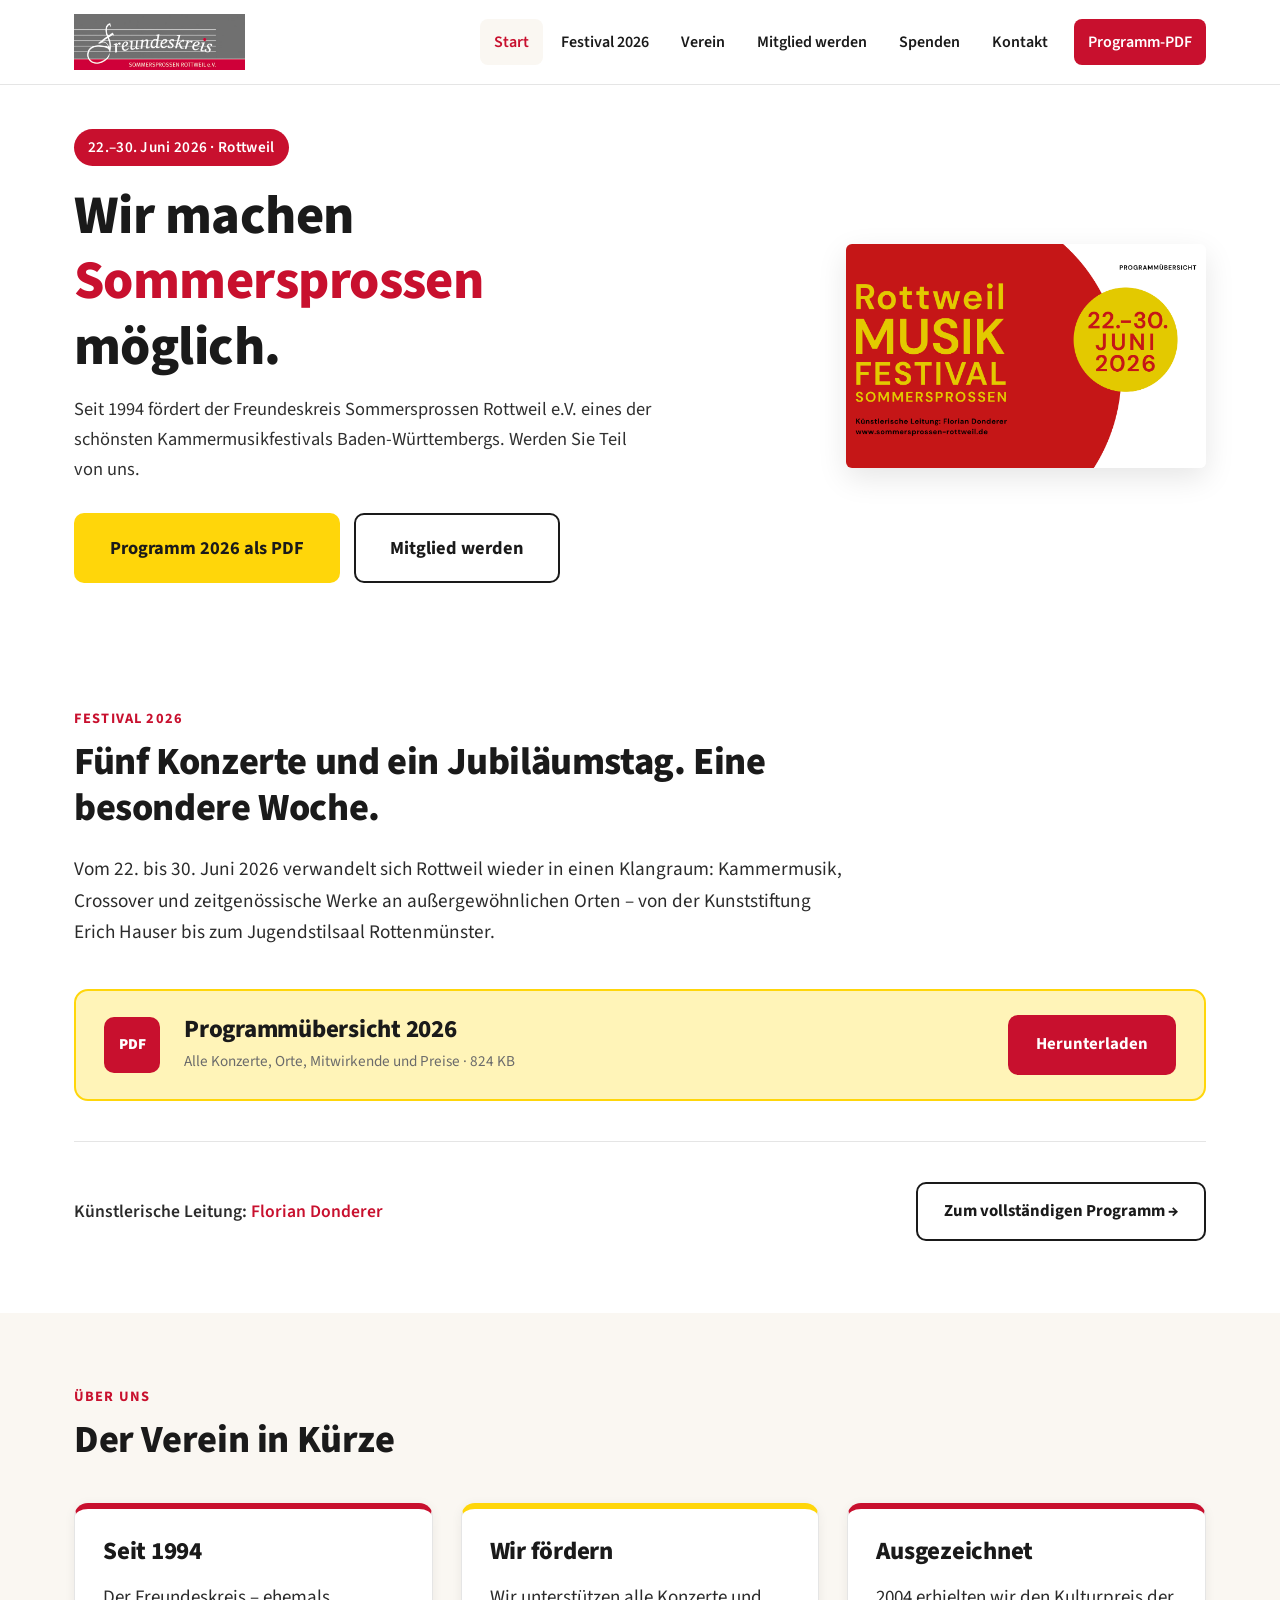
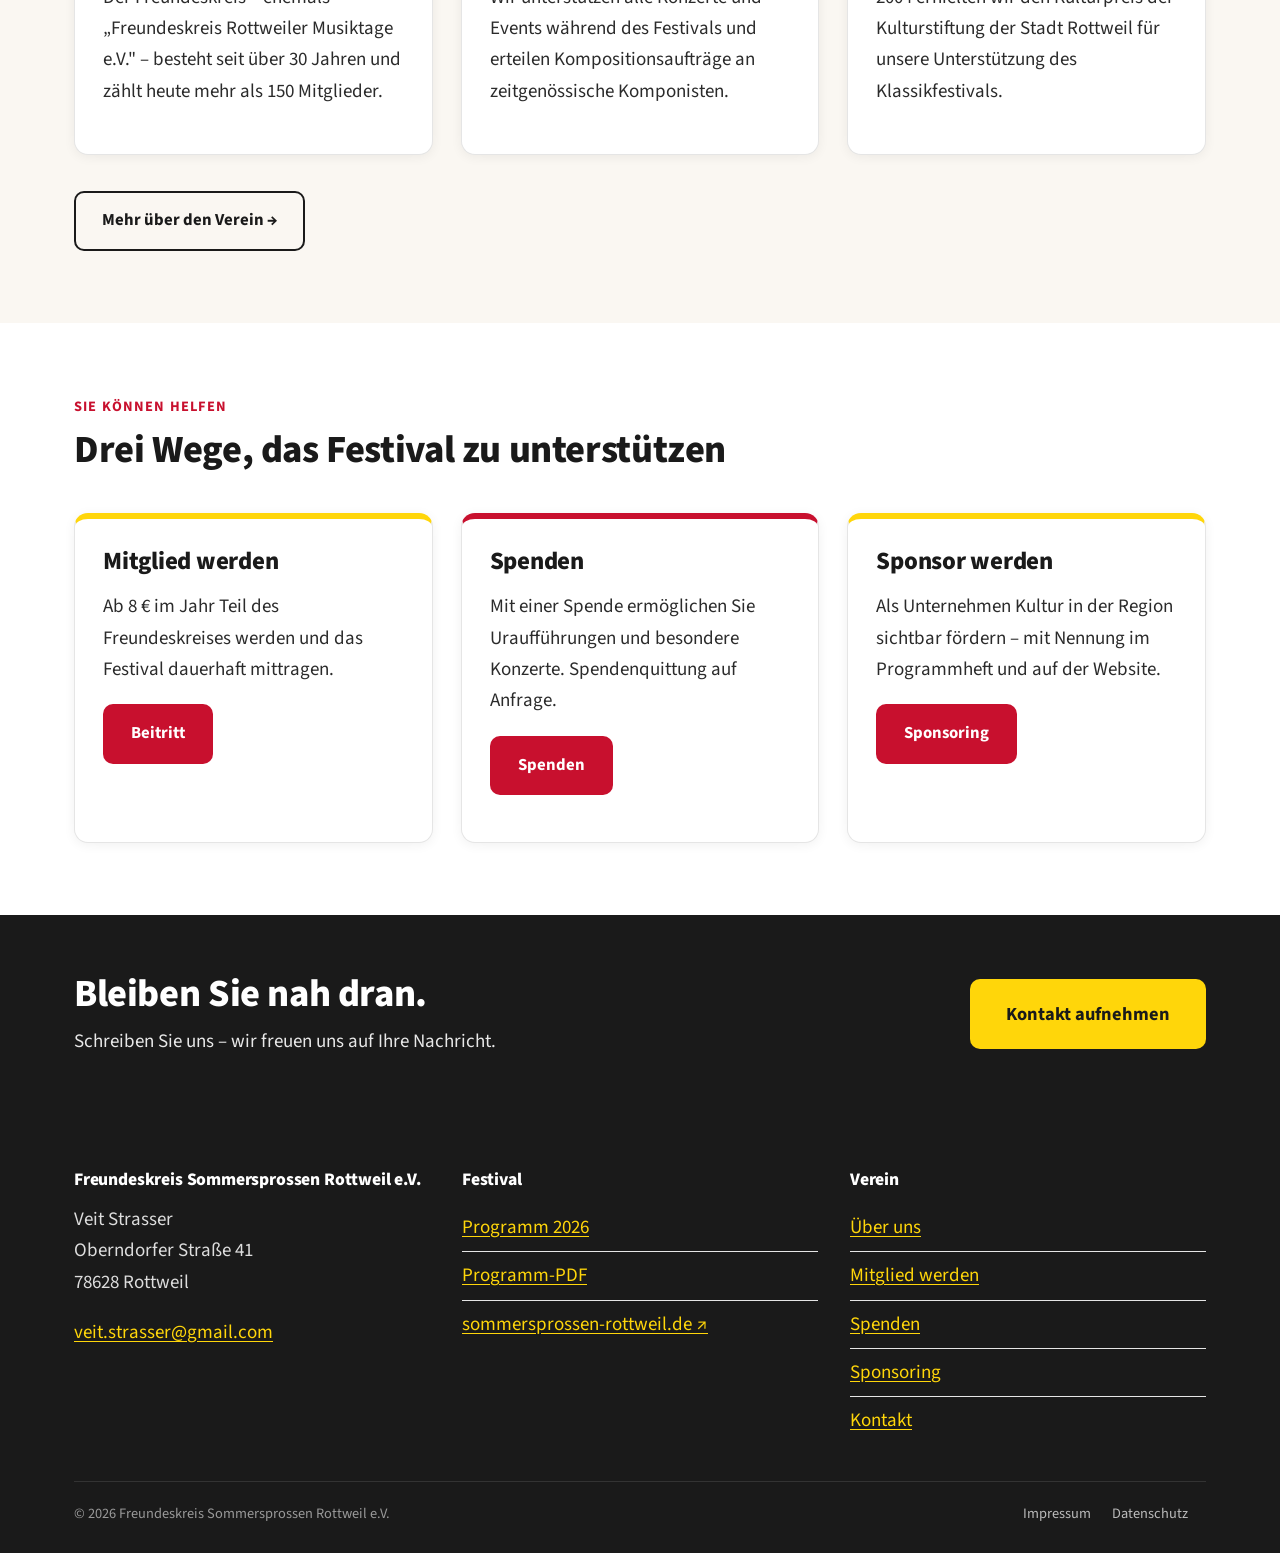
==== commit 3e2d9400: "Add files via upload" ====
--- a/index.html
+++ b/index.html
@@ -63,7 +63,7 @@
     <div class="container">
       <div class="section-head">
         <div class="kicker">Festival 2026</div>
-        <h2>Sieben Konzerte. Eine besondere Woche.</h2>
+        <h2>Fünf Konzerte und ein Jubiläumstag. Eine besondere Woche.</h2>
         <p class="lead-text">
           Vom 22. bis 30. Juni 2026 verwandelt sich Rottweil wieder in einen Klangraum:
           Kammermusik, Crossover und zeitgenössische Werke an außergewöhnlichen Orten – von der
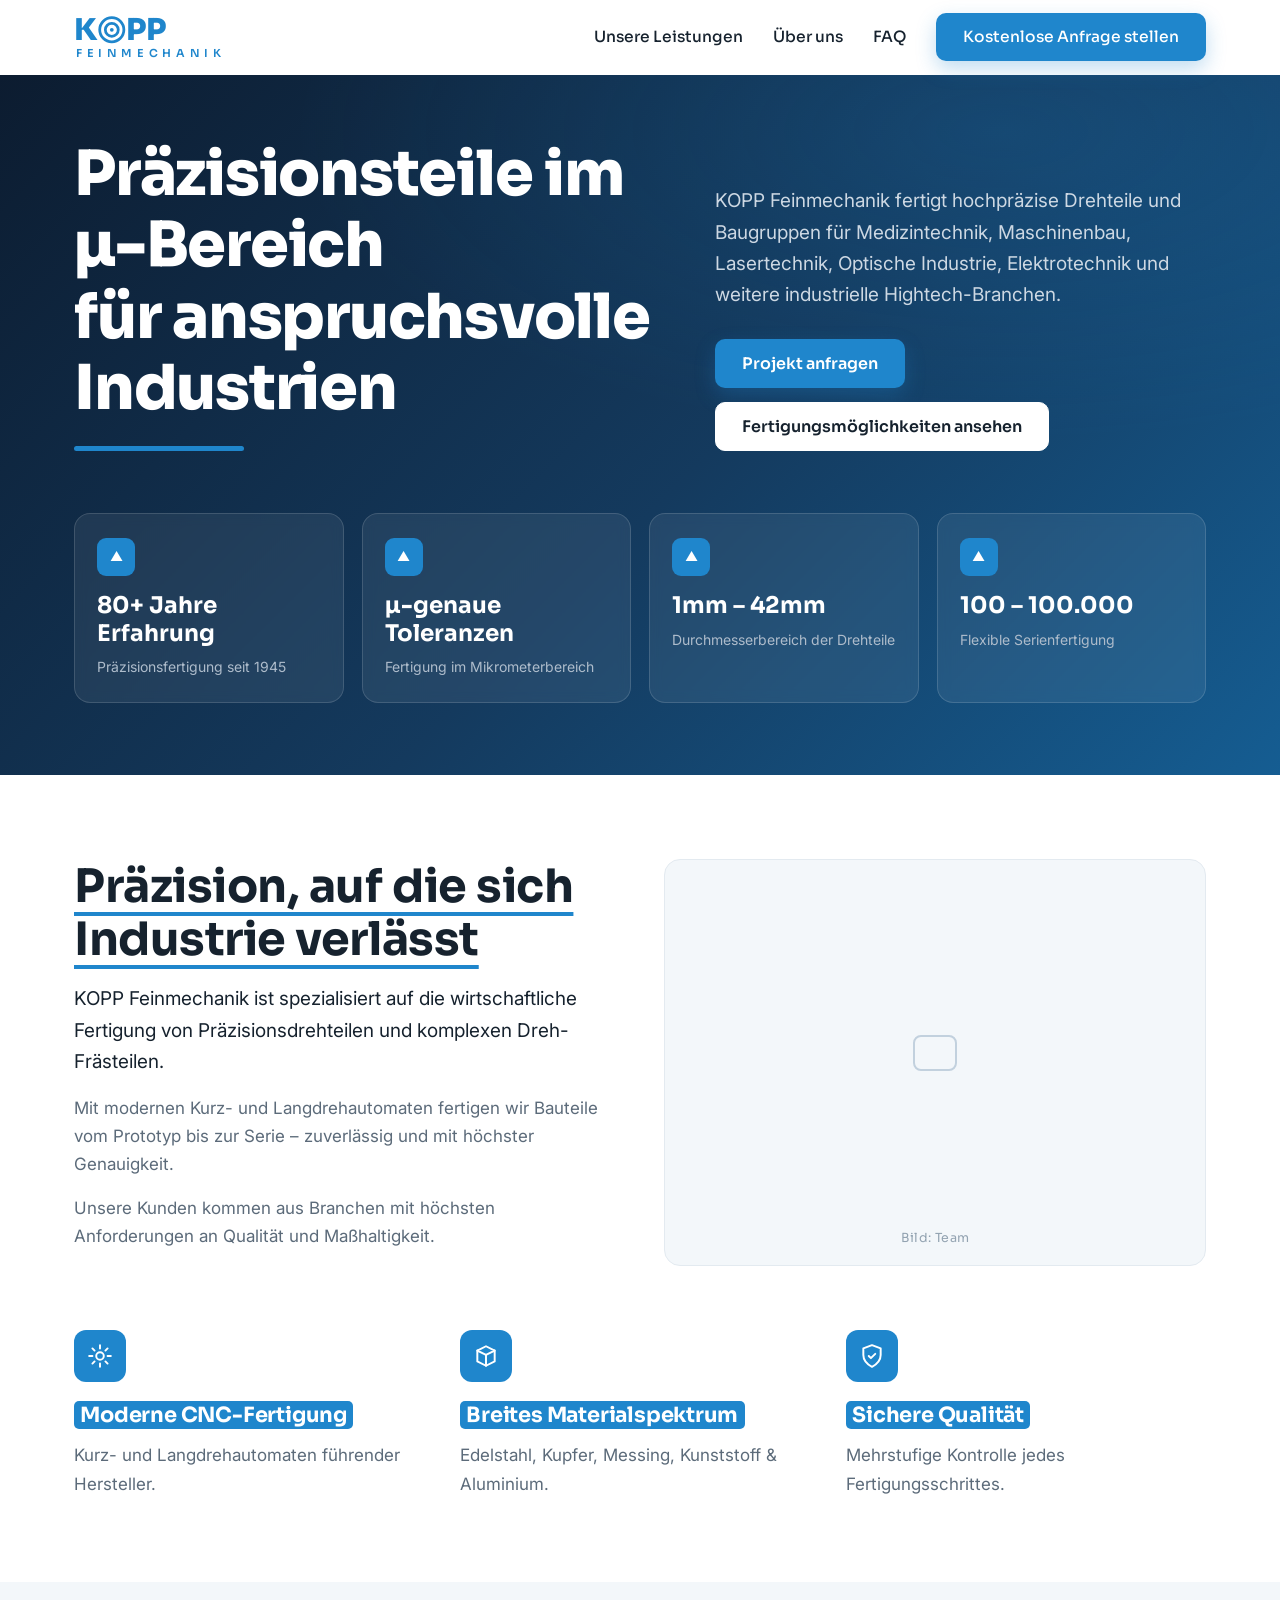
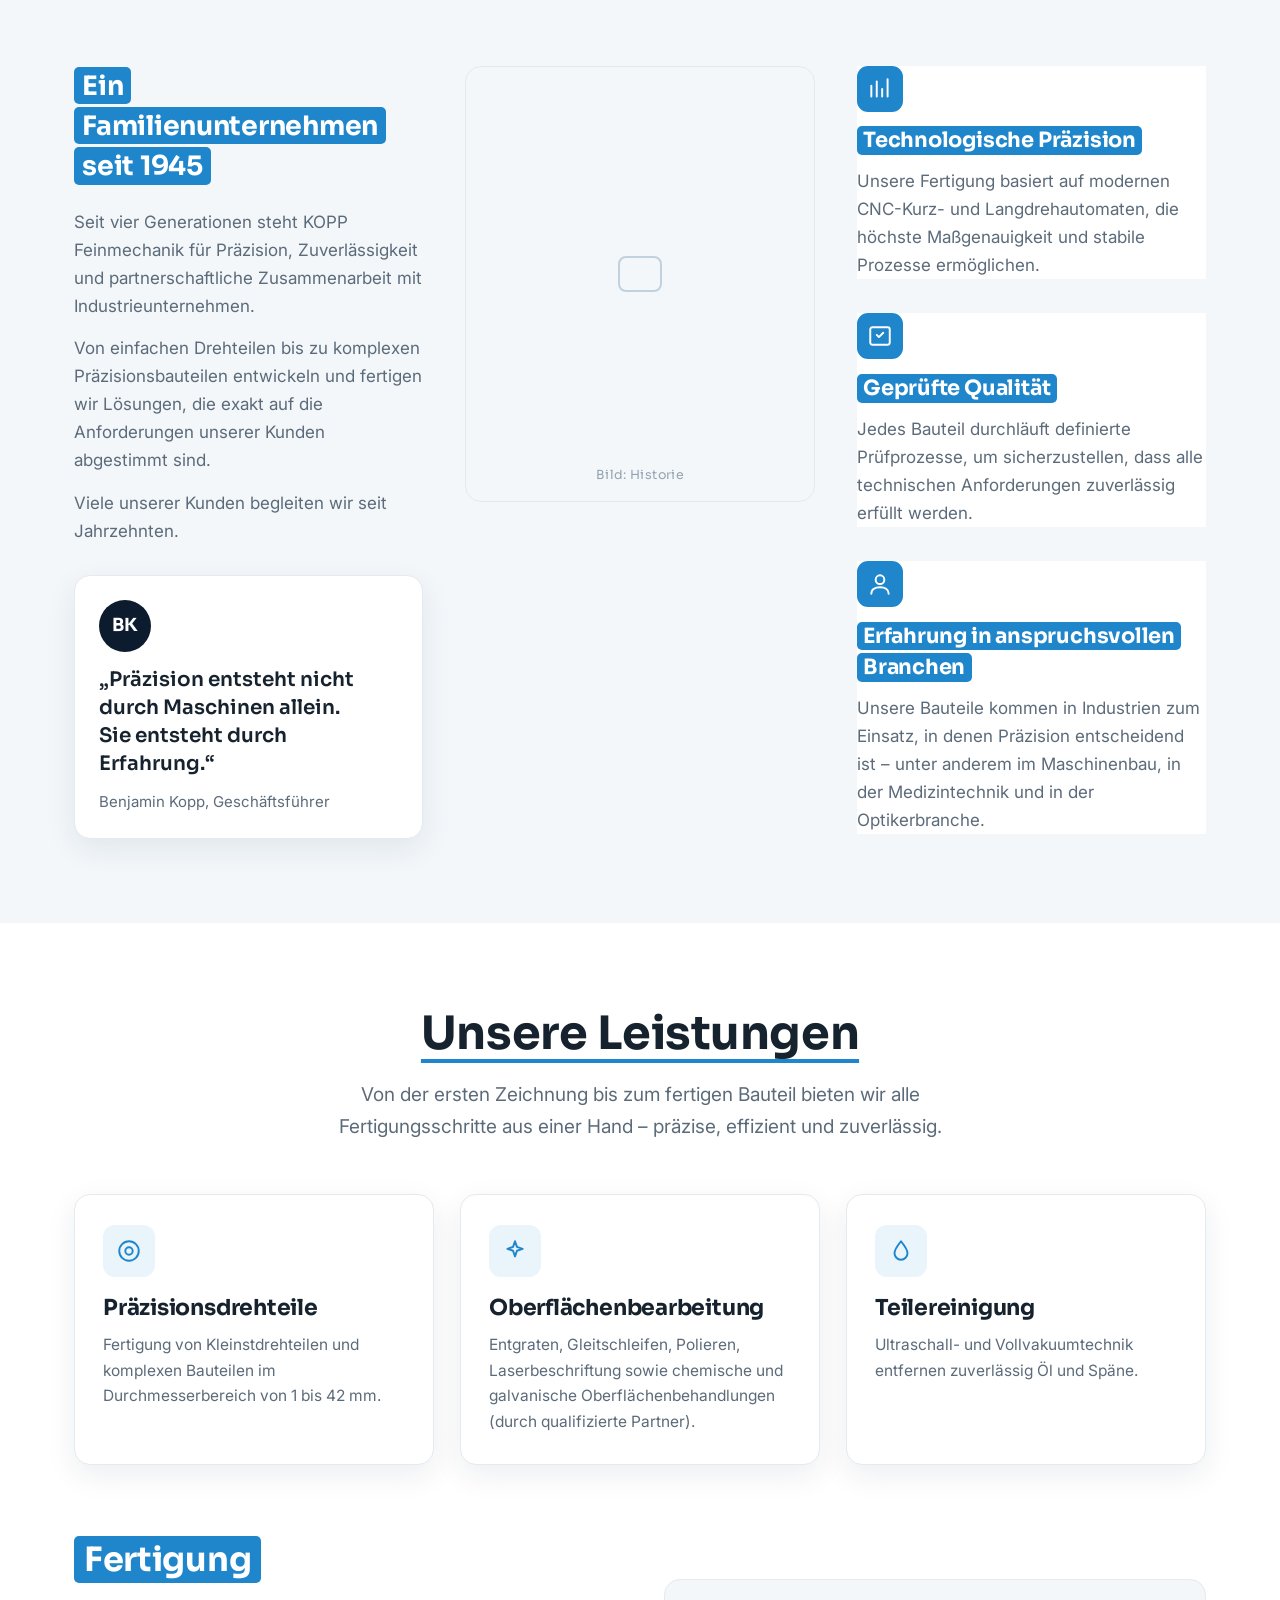
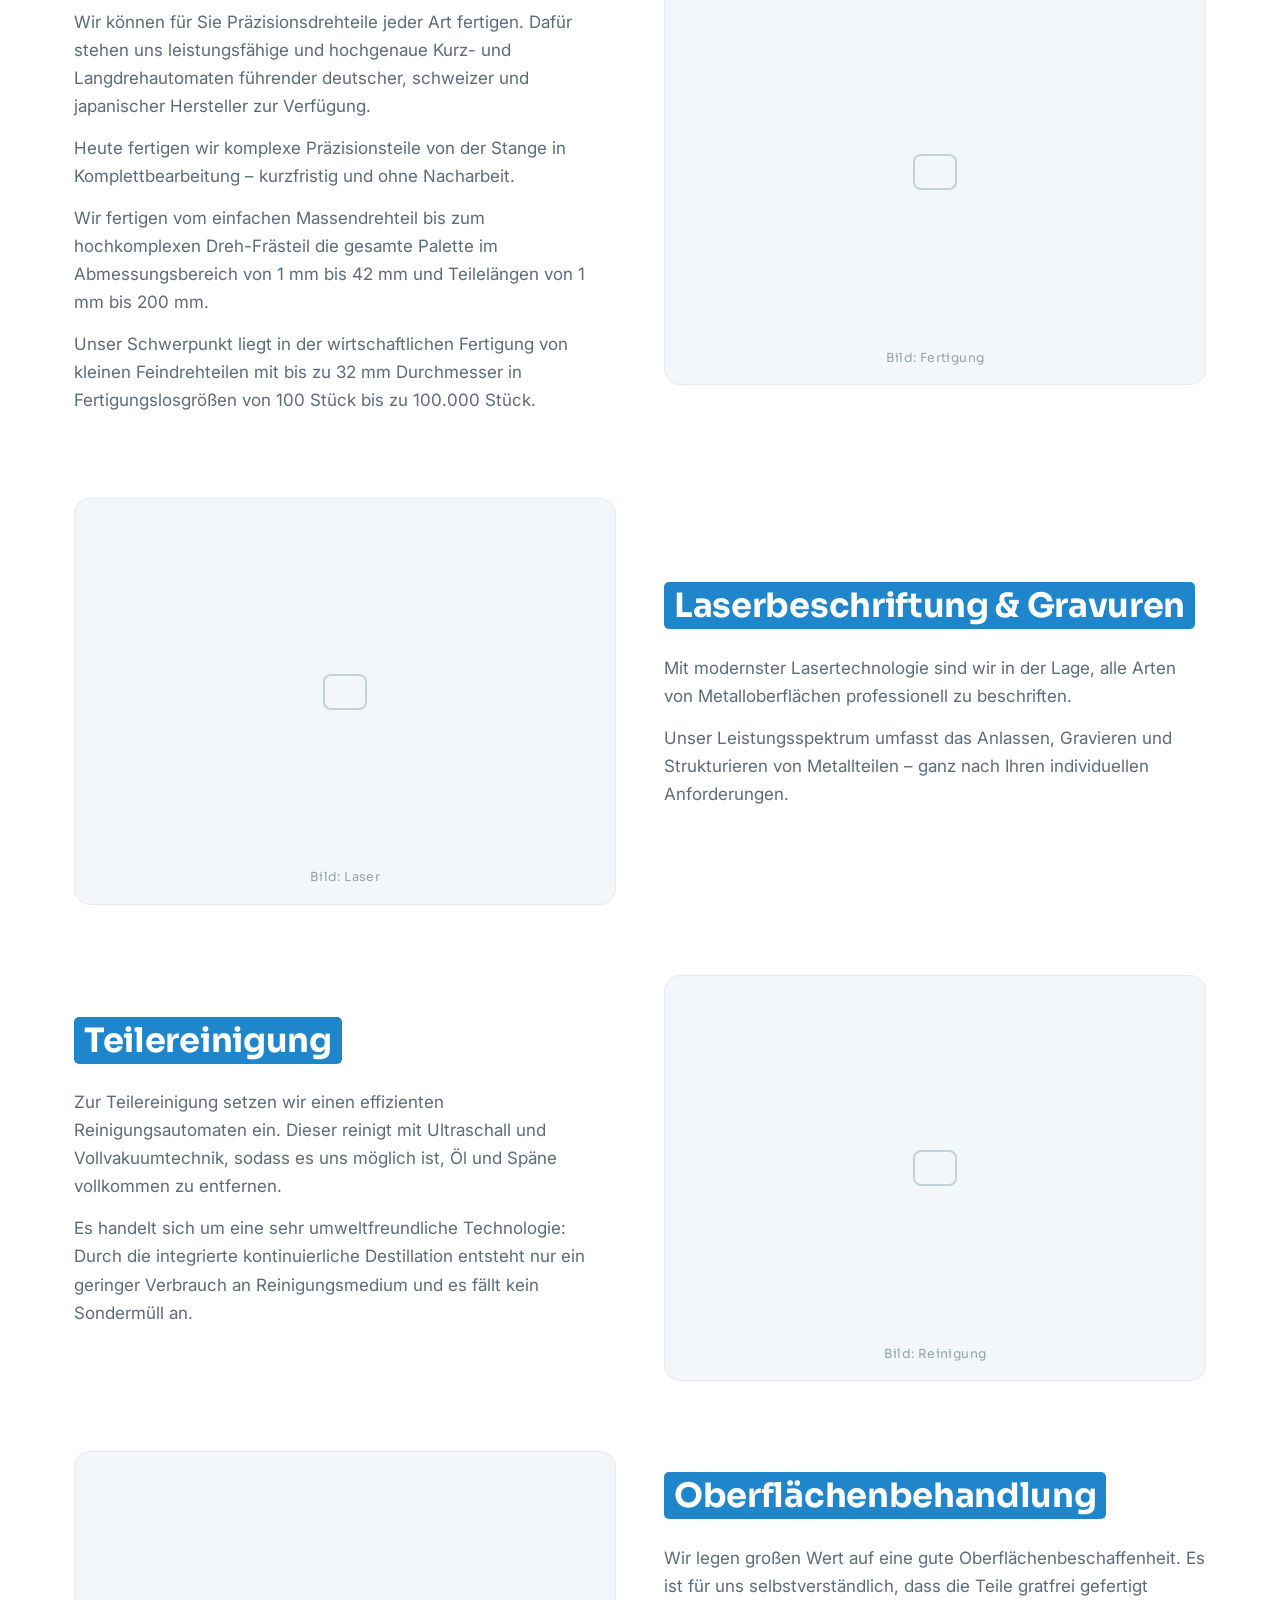
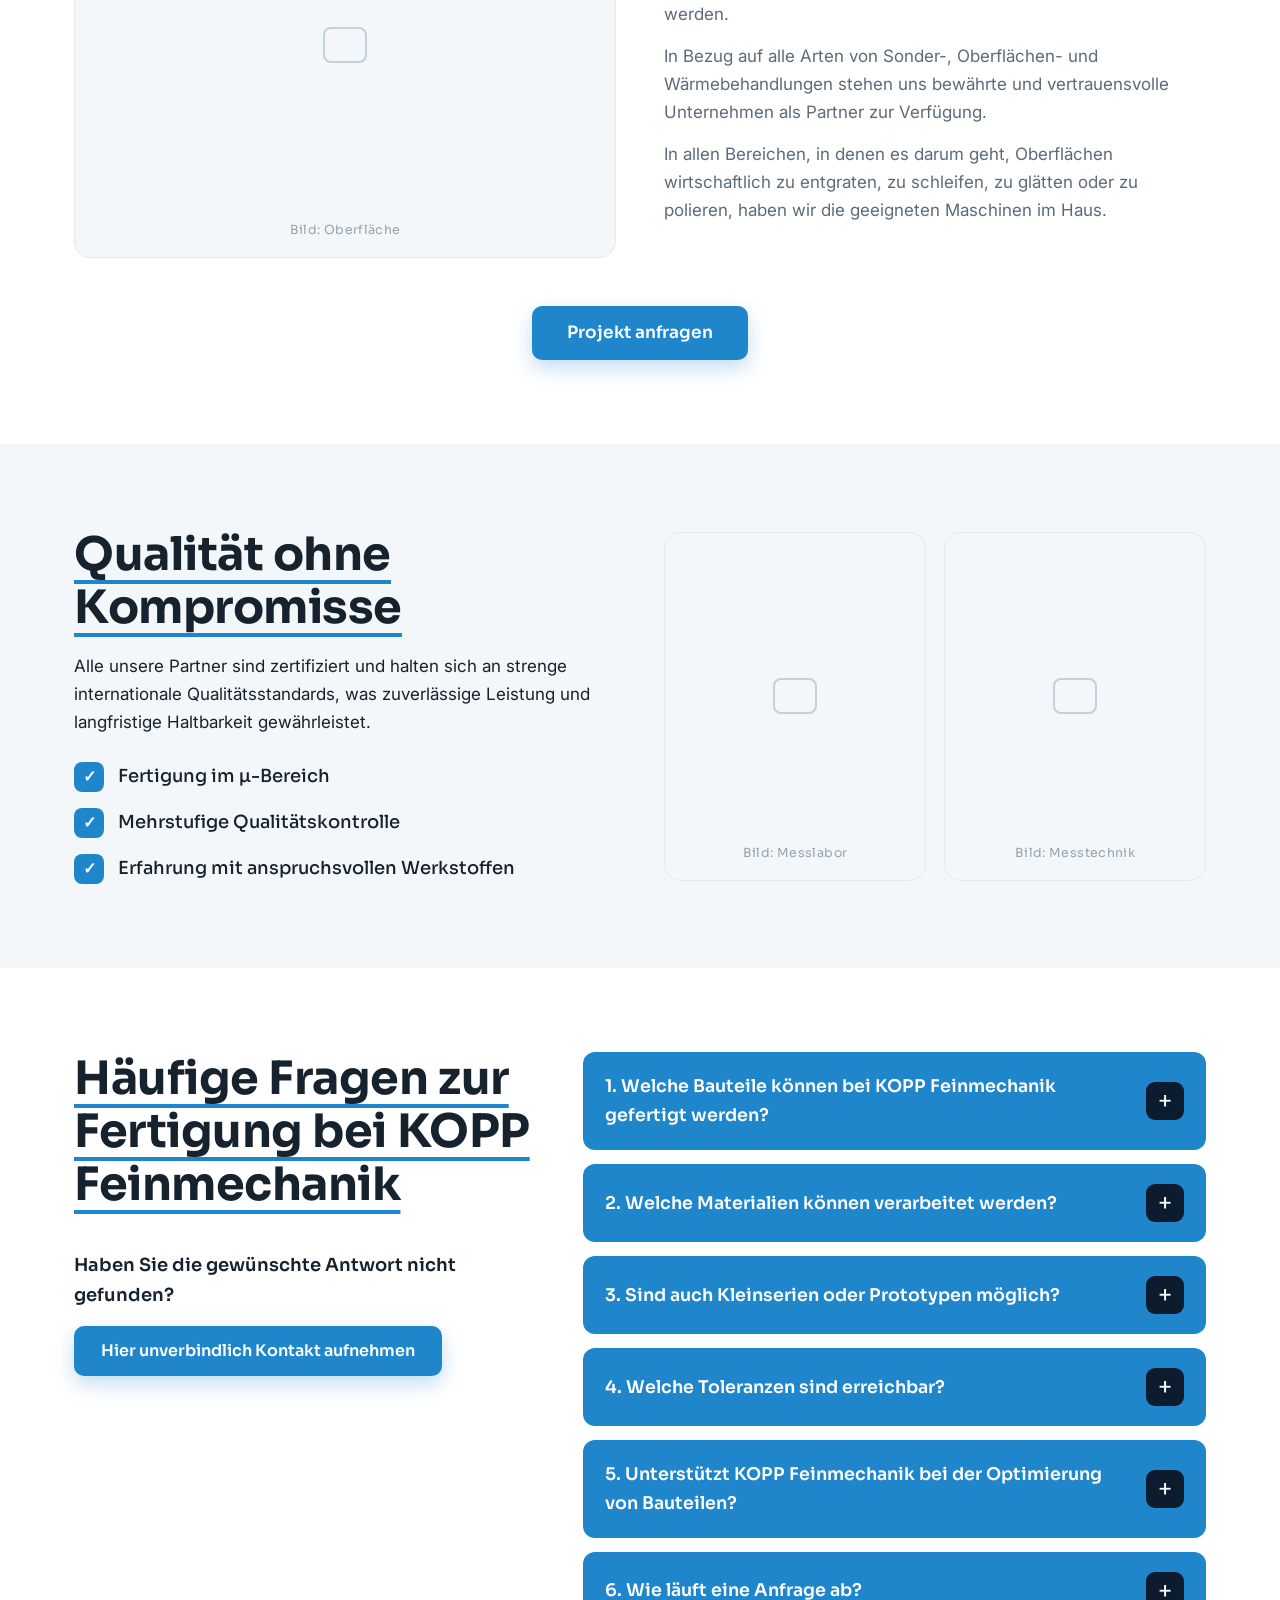
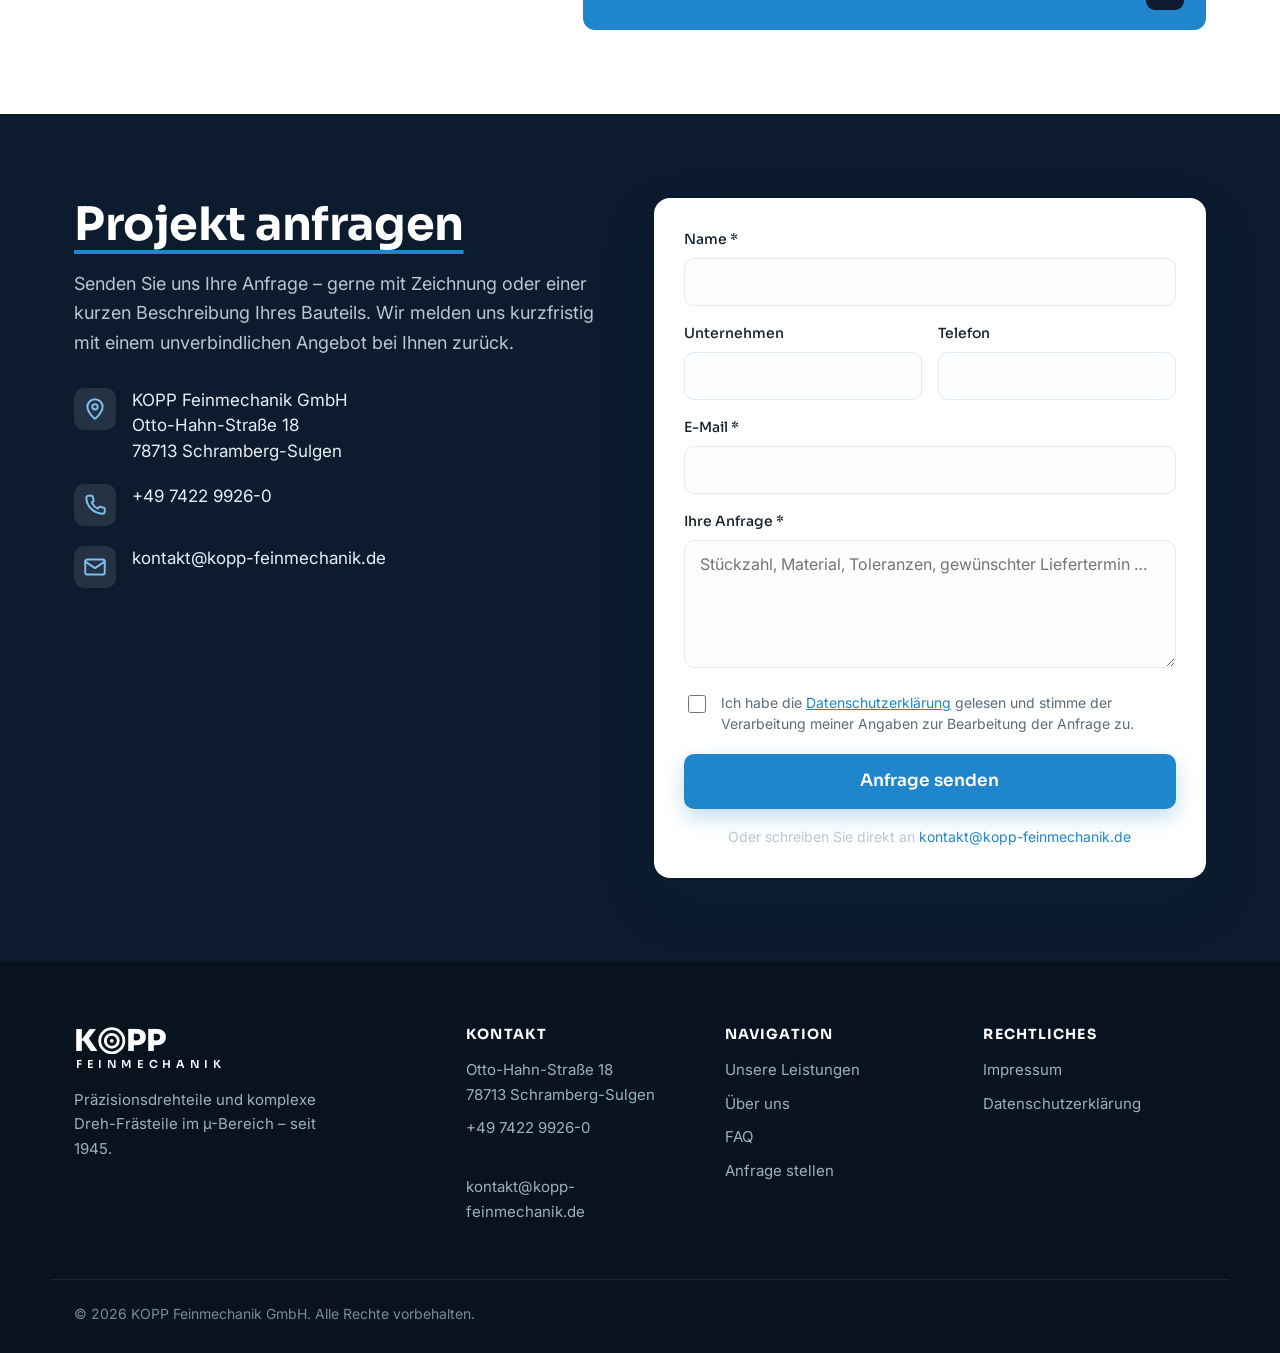
==== commit c28dcf6c: "Add files via upload" ====
--- a/index.html
+++ b/index.html
@@ -1,206 +1,979 @@
-<!doctype html>
+<!DOCTYPE html>
 <html lang="de">
 <head>
-<meta charset="utf-8">
-<meta name="viewport" content="width=device-width, initial-scale=1">
-<title>Freundeskreis Sommersprossen Rottweil e.V.</title>
-<meta name="description" content="Der Freundeskreis Sommersprossen Rottweil e.V. fördert das Musikfestival Sommersprossen in Rottweil. Werden Sie Mitglied oder unterstützen Sie uns.">
-<link rel="icon" href="favicon.svg" type="image/svg+xml">
-<link rel="preconnect" href="https://fonts.googleapis.com">
-<link rel="preconnect" href="https://fonts.gstatic.com" crossorigin>
-<link href="https://fonts.googleapis.com/css2?family=Source+Sans+3:wght@400;600;700;800&display=swap" rel="stylesheet">
-<link rel="stylesheet" href="styles.css">
+<meta charset="UTF-8" />
+<meta name="viewport" content="width=device-width, initial-scale=1.0" />
+<title>KOPP Feinmechanik GmbH · Präzisionsdrehteile im µ-Bereich | Schramberg</title>
+<meta name="description" content="KOPP Feinmechanik fertigt hochpräzise Drehteile und Baugruppen im µ-Bereich für Medizintechnik, Maschinenbau, Lasertechnik, Optische Industrie und Elektrotechnik. Präzisionsfertigung seit 1945 aus Schramberg-Sulgen." />
+<meta name="keywords" content="Feinmechanik, Präzisionsdrehteile, Drehteile, CNC Drehen, Langdrehautomaten, Kurzdrehautomaten, Laserbeschriftung, Teilereinigung, Schramberg, Feindrehteile, Medizintechnik, Maschinenbau" />
+<meta name="author" content="KOPP Feinmechanik GmbH" />
+<link rel="canonical" href="https://www.kopp-feinmechanik.de/" />
+
+<!-- Geo-Tags für lokale Suche -->
+<meta name="geo.region" content="DE-BW" />
+<meta name="geo.placename" content="Schramberg-Sulgen" />
+
+<!-- Open Graph / WhatsApp -->
+<meta property="og:type" content="website" />
+<meta property="og:url" content="https://www.kopp-feinmechanik.de/" />
+<meta property="og:title" content="KOPP Feinmechanik GmbH · Präzisionsteile im µ-Bereich" />
+<meta property="og:description" content="Hochpräzise Drehteile und Baugruppen für anspruchsvolle Industrien. Präzisionsfertigung seit 1945." />
+<meta property="og:image" content="https://www.kopp-feinmechanik.de/og-image.jpg" />
+<meta property="og:locale" content="de_DE" />
+<meta property="og:site_name" content="KOPP Feinmechanik GmbH" />
+<meta name="twitter:card" content="summary_large_image" />
+
+<link rel="preconnect" href="https://fonts.googleapis.com" />
+<link rel="preconnect" href="https://fonts.gstatic.com" crossorigin />
+<link href="https://fonts.googleapis.com/css2?family=Sora:wght@400;500;600;700;800&family=Inter:wght@400;500;600;700&display=swap" rel="stylesheet" />
+
+<style>
+/* =========================================================
+   KOPP Feinmechanik – Stylesheet
+   Farben & Stil an der bestehenden OnePage orientiert.
+   ========================================================= */
+
+:root{
+  --blue:#1f86cc;          /* Primär-Blau (Buttons, Akzente) */
+  --blue-600:#1a73b0;
+  --blue-700:#155d92;
+  --blue-050:#eaf4fb;
+  --navy:#0c1b2e;          /* Dunkles Navy (Sektionen, FAQ-Toggle) */
+  --navy-700:#13263c;
+  --ink:#16222e;           /* Fließtext / Headlines */
+  --muted:#5c6b7a;         /* Sekundärtext */
+  --line:#e3eaf0;
+  --mist:#f3f7fa;          /* helle Sektion */
+  --white:#fff;
+
+  --radius:16px;
+  --radius-sm:10px;
+  --shadow:0 10px 30px rgba(15,40,70,.08);
+  --shadow-lg:0 24px 60px rgba(15,40,70,.14);
+  --maxw:1180px;
+  --ease:cubic-bezier(.22,.61,.36,1);
+}
+
+*,*::before,*::after{box-sizing:border-box}
+html{scroll-behavior:smooth;-webkit-text-size-adjust:100%}
+body{
+  margin:0;
+  font-family:"Inter",system-ui,-apple-system,Segoe UI,Roboto,sans-serif;
+  color:var(--ink);
+  background:var(--white);
+  line-height:1.65;
+  font-size:17px;
+  overflow-x:hidden;
+}
+img{max-width:100%;display:block}
+a{color:inherit;text-decoration:none}
+h1,h2,h3,h4{font-family:"Sora",system-ui,sans-serif;line-height:1.15;margin:0;color:var(--ink);letter-spacing:-.01em}
+
+.container{width:100%;max-width:var(--maxw);margin:0 auto;padding:0 24px}
+.center{text-align:center}
+.nowrap{white-space:nowrap}
+
+/* ---------- Buttons ---------- */
+.btn{
+  display:inline-flex;align-items:center;justify-content:center;gap:.5em;
+  font-family:"Sora",sans-serif;font-weight:600;font-size:16px;
+  padding:14px 26px;border-radius:var(--radius-sm);border:1.5px solid transparent;
+  cursor:pointer;transition:transform .15s var(--ease),background .2s,box-shadow .2s,color .2s;
+  text-align:center;line-height:1.2;
+}
+.btn--primary{background:var(--blue);color:#fff;box-shadow:0 8px 20px rgba(31,134,204,.28)}
+.btn--primary:hover{background:var(--blue-600);transform:translateY(-2px);box-shadow:0 12px 26px rgba(31,134,204,.36)}
+.btn--light{background:#fff;color:var(--ink);border-color:#fff}
+.btn--light:hover{background:transparent;color:#fff;border-color:rgba(255,255,255,.7);transform:translateY(-2px)}
+.btn--lg{padding:16px 34px;font-size:17px}
+.btn--block{width:100%}
+
+/* ---------- Header / Nav ---------- */
+.site-header{
+  position:sticky;top:0;z-index:60;
+  background:rgba(255,255,255,.92);backdrop-filter:saturate(180%) blur(10px);
+  border-bottom:1px solid transparent;transition:box-shadow .25s,border-color .25s;
+}
+.site-header.is-stuck{box-shadow:0 6px 24px rgba(15,40,70,.07);border-color:var(--line)}
+.nav{display:flex;align-items:center;justify-content:space-between;gap:24px;min-height:74px}
+.nav__links{display:flex;align-items:center;gap:30px}
+.nav__links a{font-family:"Sora",sans-serif;font-weight:500;color:var(--ink);font-size:15.5px;transition:color .2s}
+.nav__links a:hover{color:var(--blue)}
+.nav__cta{color:#fff !important}
+.nav__toggle{display:none;flex-direction:column;gap:5px;background:none;border:0;padding:10px;cursor:pointer}
+.nav__toggle span{width:24px;height:2.5px;background:var(--ink);border-radius:2px;transition:.25s var(--ease)}
+.nav__toggle[aria-expanded="true"] span:nth-child(1){transform:translateY(7.5px) rotate(45deg)}
+.nav__toggle[aria-expanded="true"] span:nth-child(2){opacity:0}
+.nav__toggle[aria-expanded="true"] span:nth-child(3){transform:translateY(-7.5px) rotate(-45deg)}
+
+/* ---------- Brand / Logo (nachgebaut) ---------- */
+.brand{display:inline-flex;flex-direction:column;align-items:flex-start;line-height:1;color:var(--blue)}
+.brand__img{height:54px;width:auto}
+.brand__word{display:flex;align-items:center;font-family:"Sora",sans-serif;font-weight:800;font-size:30px;letter-spacing:.02em;color:var(--blue)}
+.brand__ring{width:.92em;height:.92em;margin:0 .01em;color:var(--blue)}
+.brand__sub{font-family:"Sora",sans-serif;font-weight:600;font-size:11px;letter-spacing:.42em;color:var(--blue);margin-top:3px;padding-left:2px}
+.brand--light,.brand--light .brand__word,.brand--light .brand__sub,.brand--light .brand__ring{color:#fff}
+
+/* ---------- Headlines: Akzent-Unterstrich (wie Original) ---------- */
+.h-accent{
+  font-size:clamp(28px,4.4vw,46px);font-weight:700;
+  text-decoration:underline;text-decoration-color:var(--blue);
+  text-decoration-thickness:4px;text-underline-offset:10px;
+  margin-bottom:18px;
+}
+.h-accent--light{color:#fff;text-decoration-color:var(--blue)}
+.h-accent.center{margin-left:auto;margin-right:auto}
+
+/* ---------- Marker-Highlight (wie Original) ---------- */
+.mark{
+  display:inline;background:var(--blue);color:#fff;
+  padding:.06em .3em;border-radius:5px;
+  box-decoration-break:clone;-webkit-box-decoration-break:clone;
+  font-weight:700;line-height:1.5;
+}
+.mark--lg{font-size:1.05em}
+
+/* ---------- Sektionen ---------- */
+.section{padding:84px 0}
+.section--mist{background:var(--mist)}
+.section--navy{background:var(--navy);color:#e8eef4}
+.section--navy p{color:#b9c6d3}
+.section__head{max-width:720px;margin:0 auto 52px}
+.lead{font-size:19px;color:var(--muted)}
+.lead.center{margin-left:auto;margin-right:auto}
+.section__cta{margin-top:48px}
+
+/* ---------- HERO ---------- */
+.hero{position:relative;color:#fff;overflow:hidden;isolation:isolate}
+.hero__bg{
+  position:absolute;inset:0;z-index:-2;
+  background:
+    radial-gradient(100% 80% at 78% 8%, rgba(31,134,204,.20), transparent 55%),
+    linear-gradient(135deg,#0c1c30 0%, #143a5e 55%, #155d92 100%);
+  background-color:#0e2640;
+}
+/* FOTO OPTIONAL: hier ein Gebäudefoto via background-image ergänzen. */
+.hero__inner{padding:64px 24px 72px}
+.hero__grid{display:grid;grid-template-columns:1.1fr .9fr;gap:40px;align-items:end}
+.hero__title{font-size:clamp(34px,5.6vw,62px);font-weight:800;letter-spacing:-.02em;color:#fff}
+.hero__title{position:relative;display:inline-block}
+.hero__title::after{content:"";display:block;width:170px;height:5px;background:var(--blue);border-radius:3px;margin-top:22px}
+.hero__lead{font-size:19px;color:#cdd8e3;margin:0 0 28px}
+.hero__actions{display:flex;flex-wrap:wrap;gap:14px}
+
+.stats{display:grid;grid-template-columns:repeat(4,1fr);gap:18px;margin-top:62px}
+.stat{
+  background:rgba(255,255,255,.07);border:1px solid rgba(255,255,255,.14);
+  border-radius:var(--radius);padding:24px 22px;backdrop-filter:blur(6px);
+  transition:transform .25s var(--ease),background .25s;
+}
+.stat:hover{transform:translateY(-4px);background:rgba(255,255,255,.11)}
+.stat__icon{
+  width:38px;height:38px;border-radius:9px;background:var(--blue);color:#fff;
+  display:grid;place-items:center;font-size:13px;margin-bottom:16px;
+}
+.stat__num{font-family:"Sora",sans-serif;font-weight:700;font-size:23px;color:#fff;line-height:1.2}
+.stat__label{font-size:14px;color:#aebccb;margin-top:8px}
+
+/* ---------- Split (Über uns) ---------- */
+.split{display:grid;grid-template-columns:1fr 1fr;gap:48px;align-items:center}
+.split__text p{color:var(--muted);margin:0 0 16px}
+.split__text p:first-of-type{font-size:19px;color:var(--ink)}
+
+/* ---------- Media / Platzhalter ---------- */
+.media{position:relative;border-radius:var(--radius);overflow:hidden;background:var(--mist);box-shadow:var(--shadow)}
+.media img{width:100%;height:100%;object-fit:cover}
+.media__hint{display:none}
+.media--portrait{aspect-ratio:4/3}
+.media--tall{aspect-ratio:3/4}
+/* Platzhalter-Optik, wenn kein Bild vorhanden */
+.media--ph{background:var(--mist);border:1px solid var(--line);box-shadow:none;min-height:220px}
+.media--ph::before{
+  content:"";position:absolute;left:50%;top:calc(50% - 10px);transform:translate(-50%,-50%);
+  width:44px;height:36px;border:2px solid #c2d1de;border-radius:8px;
+}
+.media--ph .media__hint{
+  display:block;position:absolute;left:0;right:0;bottom:16px;text-align:center;
+  color:#93a3b1;font-size:12.5px;letter-spacing:.03em;font-family:"Sora",sans-serif;
+}
+.media--vintage.media--ph{background:var(--mist)}
+
+/* ---------- Features (3 Spalten) ---------- */
+.features{display:grid;grid-template-columns:repeat(3,1fr);gap:26px;margin-top:64px}
+.feature,.point{background:#fff}
+.feature__icon{
+  width:52px;height:52px;border-radius:12px;background:var(--blue);color:#fff;
+  display:grid;place-items:center;margin-bottom:18px;
+}
+.feature__icon svg,.contact__ico svg{width:26px;height:26px;fill:none;stroke:currentColor;stroke-width:1.8;stroke-linecap:round;stroke-linejoin:round}
+.feature h3,.point h3{font-size:21px;margin-bottom:10px}
+.feature p,.point p{color:var(--muted);margin:0}
+
+/* ---------- Heritage ---------- */
+.heritage{display:grid;grid-template-columns:1fr 1fr 1fr;gap:42px;align-items:start}
+.heritage__story p{color:var(--muted);margin:14px 0}
+.heritage__story h2{margin-bottom:22px}
+.heritage__media .media{aspect-ratio:4/5;align-self:start}
+.heritage__points{display:flex;flex-direction:column;gap:34px}
+.point .feature__icon{width:46px;height:46px;border-radius:11px;margin-bottom:14px}
+.quote{margin:30px 0 0;padding:24px;background:#fff;border:1px solid var(--line);border-radius:var(--radius);box-shadow:var(--shadow)}
+.section--mist .quote{background:#fff}
+.quote__avatar{
+  display:inline-grid;place-items:center;width:52px;height:52px;border-radius:50%;
+  background:var(--navy);color:#fff;font-family:"Sora",sans-serif;font-weight:700;font-size:18px;margin-bottom:14px;
+}
+.quote blockquote{margin:0;font-family:"Sora",sans-serif;font-weight:600;font-size:20px;line-height:1.4;color:var(--ink)}
+.quote figcaption{margin-top:12px;color:var(--muted);font-size:15px}
+
+/* ---------- Leistungs-Karten ---------- */
+.cards{display:grid;grid-template-columns:repeat(3,1fr);gap:26px}
+.card-svc{
+  display:flex;flex-direction:column;gap:12px;
+  background:#fff;border:1px solid var(--line);border-radius:var(--radius);
+  padding:30px 28px;box-shadow:var(--shadow);
+  transition:transform .25s var(--ease),box-shadow .25s,border-color .25s;
+}
+.card-svc:hover{transform:translateY(-5px);box-shadow:var(--shadow-lg);border-color:#cfe0ee}
+.card-svc__icon{
+  width:52px;height:52px;border-radius:12px;background:var(--blue-050);color:var(--blue);
+  display:grid;place-items:center;margin-bottom:6px;
+}
+.card-svc__icon svg{width:26px;height:26px;fill:none;stroke:currentColor;stroke-width:1.8;stroke-linecap:round;stroke-linejoin:round}
+.card-svc h3{color:var(--ink);font-size:22px}
+.card-svc p{color:var(--muted);margin:0;font-size:15.5px}
+
+/* ---------- Leistungs-Detail (alternierend) ---------- */
+.svc-detail{display:grid;grid-template-columns:1fr 1fr;gap:48px;align-items:center;margin-top:70px;scroll-margin-top:100px}
+.svc-detail--reverse .svc-detail__media{order:-1}
+.svc-detail__text p{color:var(--muted);margin:0 0 14px}
+.svc-detail__text h3{font-size:clamp(24px,3vw,32px);margin-bottom:22px}
+.svc-detail__media .media{aspect-ratio:4/3}
+
+/* ---------- Qualität ---------- */
+.quality{display:grid;grid-template-columns:1fr 1fr;gap:48px;align-items:center}
+.quality__media{display:grid;grid-template-columns:1fr 1fr;gap:18px}
+.quality__media .media{aspect-ratio:3/4}
+.checks{list-style:none;padding:0;margin:26px 0 0;display:flex;flex-direction:column;gap:16px}
+.checks li{display:flex;align-items:center;gap:14px;font-family:"Sora",sans-serif;font-weight:500;font-size:18px}
+.checks__box{
+  flex:0 0 auto;width:30px;height:30px;border-radius:8px;background:var(--blue);color:#fff;
+  display:grid;place-items:center;font-size:16px;font-weight:700;
+}
+
+/* ---------- FAQ ---------- */
+.faq{display:grid;grid-template-columns:.85fr 1.15fr;gap:48px;align-items:start}
+.faq__aside h2{margin-bottom:34px}
+.faq__cta{margin-top:40px}
+.faq__cta p{font-family:"Sora",sans-serif;font-weight:600;color:var(--ink);margin:0 0 16px;font-size:18px}
+.faq__list{display:flex;flex-direction:column;gap:14px}
+.acc{background:var(--blue);border-radius:12px;overflow:hidden;color:#fff;transition:background .2s}
+.acc summary{
+  list-style:none;cursor:pointer;display:flex;align-items:center;justify-content:space-between;gap:16px;
+  padding:20px 22px;font-family:"Sora",sans-serif;font-weight:600;font-size:17.5px;
+}
+.acc summary::-webkit-details-marker{display:none}
+.acc__ico{
+  flex:0 0 auto;width:38px;height:38px;border-radius:9px;background:var(--navy);color:#fff;
+  display:grid;place-items:center;font-size:24px;font-weight:400;transition:transform .25s var(--ease);
+}
+.acc[open] .acc__ico{transform:rotate(45deg)}
+.acc__body{padding:0 22px 22px}
+.acc__body p{margin:0;color:#eaf2fb;font-family:"Inter",sans-serif;font-weight:400;font-size:16px;line-height:1.6}
+
+/* ---------- Kontakt ---------- */
+.contact{display:grid;grid-template-columns:1fr 1.05fr;gap:54px;align-items:start}
+.contact__intro p{color:#b9c6d3;font-size:18px}
+.contact__info{list-style:none;padding:0;margin:30px 0 0;display:flex;flex-direction:column;gap:20px}
+.contact__info li{display:flex;align-items:flex-start;gap:16px;color:#e8eef4;line-height:1.5}
+.contact__info a{color:#e8eef4}
+.contact__info a:hover{color:#fff;text-decoration:underline}
+.contact__ico{flex:0 0 auto;width:42px;height:42px;border-radius:10px;background:rgba(255,255,255,.1);color:#7fc0ef;display:grid;place-items:center}
+
+.contact__form{background:#fff;border-radius:var(--radius);padding:30px;box-shadow:var(--shadow-lg)}
+.hp{position:absolute;left:-9999px;opacity:0}
+.field{margin-bottom:16px}
+.field-row{display:grid;grid-template-columns:1fr 1fr;gap:16px}
+.field label{display:block;font-family:"Sora",sans-serif;font-weight:500;font-size:14px;color:var(--ink);margin-bottom:7px}
+.field input,.field textarea{
+  width:100%;padding:13px 15px;border:1.5px solid var(--line);border-radius:var(--radius-sm);
+  font-family:"Inter",sans-serif;font-size:16px;color:var(--ink);background:#fcfdfe;transition:border-color .2s,box-shadow .2s;
+}
+.field input:focus,.field textarea:focus{outline:none;border-color:var(--blue);box-shadow:0 0 0 3px rgba(31,134,204,.15)}
+.field textarea{resize:vertical}
+.consent{display:flex;gap:12px;align-items:flex-start;margin:8px 0 20px;font-size:14px;color:var(--muted);line-height:1.5}
+.consent input{margin-top:3px;width:18px;height:18px;flex:0 0 auto;accent-color:var(--blue)}
+.consent a{color:var(--blue);text-decoration:underline}
+.form-note{text-align:center;font-size:14px;color:var(--muted);margin:16px 0 0}
+.form-note a{color:var(--blue)}
+.contact__form-success{text-align:center;padding:30px 10px}
+.contact__form-success-icon{width:64px;height:64px;border-radius:50%;background:var(--blue);color:#fff;display:grid;place-items:center;font-size:32px;margin:0 auto 18px}
+.contact__form-success h3{font-size:24px;margin-bottom:8px}
+.contact__form-success p{color:var(--muted)}
+
+/* ---------- Footer ---------- */
+.site-footer{background:#08131f;color:#9fb0bf;padding:64px 0 0}
+.footer__grid{display:grid;grid-template-columns:1.6fr 1fr 1fr 1fr;gap:36px;padding-bottom:46px}
+.footer__brand p{margin:18px 0 0;max-width:280px;font-size:15px}
+.footer__col h4{font-size:14px;letter-spacing:.08em;text-transform:uppercase;color:#fff;margin-bottom:16px}
+.footer__col a,.footer__col p{display:block;color:#9fb0bf;margin:0 0 9px;font-size:15px;transition:color .2s}
+.footer__col a:hover{color:#fff}
+.footer__bottom{border-top:1px solid rgba(255,255,255,.08);padding-top:22px;padding-bottom:28px}
+.footer__bottom p{margin:0;font-size:14px;color:#7a8a99}
+
+/* ---------- Rechtliche Seiten ---------- */
+.legal{padding:64px 0 80px}
+.legal__head{max-width:820px;margin:0 auto 40px}
+.legal__head h1{font-size:clamp(32px,5vw,48px);text-decoration:underline;text-decoration-color:var(--blue);text-decoration-thickness:4px;text-underline-offset:10px}
+.legal__body{max-width:820px;margin:0 auto}
+.legal__body h2{font-size:23px;margin:38px 0 12px;color:var(--ink)}
+.legal__body h3{font-size:18px;margin:26px 0 8px;color:var(--blue-700)}
+.legal__body p{color:#3f4d5a;margin:0 0 14px}
+.legal__body ul{color:#3f4d5a;margin:0 0 14px;padding-left:22px}
+.legal__body li{margin-bottom:6px}
+.legal__body a{color:var(--blue);text-decoration:underline;word-break:break-word}
+.legal__back{display:inline-flex;align-items:center;gap:8px;margin-bottom:8px;color:var(--blue);font-family:"Sora",sans-serif;font-weight:600}
+.legal address{font-style:normal}
+
+/* ---------- Sticky CTA (mobil) ---------- */
+.sticky-cta{
+  position:fixed;left:50%;bottom:18px;transform:translateX(-50%) translateY(140%);
+  z-index:55;background:var(--blue);color:#fff;font-family:"Sora",sans-serif;font-weight:600;
+  padding:14px 30px;border-radius:50px;box-shadow:0 12px 30px rgba(31,134,204,.45);
+  transition:transform .3s var(--ease);
+}
+.sticky-cta.show{transform:translateX(-50%) translateY(0)}
+
+/* ---------- Reveal-Animation ---------- */
+[data-reveal]{opacity:0;transform:translateY(26px);transition:opacity .6s var(--ease),transform .6s var(--ease)}
+[data-reveal].in{opacity:1;transform:none}
+
+/* =========================================================
+   RESPONSIVE
+   ========================================================= */
+@media (max-width:980px){
+  .hero__grid{grid-template-columns:1fr;gap:22px;align-items:start}
+  .stats{grid-template-columns:1fr 1fr}
+  .split,.quality,.contact,.faq{grid-template-columns:1fr;gap:34px}
+  .heritage{grid-template-columns:1fr;gap:34px}
+  .heritage__media .media{aspect-ratio:16/10}
+  .features,.cards{grid-template-columns:1fr 1fr}
+  .footer__grid{grid-template-columns:1fr 1fr}
+}
+
+@media (max-width:760px){
+  body{font-size:16px}
+  .section{padding:60px 0}
+  .nav__toggle{display:flex}
+  .nav__links{
+    position:fixed;inset:74px 0 auto 0;flex-direction:column;align-items:stretch;gap:0;
+    background:#fff;border-bottom:1px solid var(--line);padding:8px 24px 22px;
+    transform:translateY(-120%);transition:transform .3s var(--ease);box-shadow:var(--shadow);
+  }
+  .nav__links.open{transform:translateY(0)}
+  .nav__links a{padding:14px 4px;border-bottom:1px solid var(--line);font-size:17px}
+  .nav__cta{margin-top:12px;border-bottom:0 !important}
+  .nav__links .btn{padding:14px 26px}
+  .hero__inner{padding:48px 24px 56px}
+  .hero__title::after{margin-top:18px}
+  .features,.cards,.stats,.field-row,.quality__media{grid-template-columns:1fr}
+  .svc-detail,.svc-detail--reverse{grid-template-columns:1fr;gap:26px}
+  .svc-detail--reverse .svc-detail__media{order:0}
+  .footer__grid{grid-template-columns:1fr}
+  .faq__aside h2{margin-bottom:22px}
+  .acc summary{font-size:16px;padding:17px 18px}
+  .contact__form{padding:22px}
+  .sticky-cta{padding:13px 26px;font-size:15px}
+}
+
+@media (min-width:761px){.sticky-cta{display:none}}
+
+@media (prefers-reduced-motion:reduce){
+  *{scroll-behavior:auto !important}
+  [data-reveal]{opacity:1;transform:none;transition:none}
+  .btn,.stat,.card-svc{transition:none}
+}
+
+  </style>
+<link rel="icon" type="image/svg+xml" href="[data-uri]" />
+<link rel="apple-touch-icon" href="[data-uri]" />
+
+<!-- Schema.org LocalBusiness -->
+<script type="application/ld+json">
+{
+  "@context": "https://schema.org",
+  "@type": "Manufacturer",
+  "name": "KOPP Feinmechanik GmbH",
+  "description": "Hersteller von Präzisionsdrehteilen und komplexen Dreh-Frästeilen im µ-Bereich.",
+  "url": "https://www.kopp-feinmechanik.de",
+  "telephone": "+49742299260",
+  "email": "kontakt@kopp-feinmechanik.de",
+  "foundingDate": "1945",
+  "address": {
+    "@type": "PostalAddress",
+    "streetAddress": "Otto-Hahn-Straße 18",
+    "postalCode": "78713",
+    "addressLocality": "Schramberg-Sulgen",
+    "addressCountry": "DE"
+  }
+}
+</script>
 </head>
-<body>
-
-<a href="#main" class="skip">Zum Inhalt springen</a>
-
-<header class="site-header">
-  <div class="nav">
-    <a class="brand" href="index.html"><img class="brand-logo" src="verein-logo.png" alt="Freundeskreis Sommersprossen Rottweil e.V."></a>
-    <button class="nav-toggle" aria-expanded="false" aria-controls="navmenu">Menü</button>
-    <ul class="nav-menu" id="navmenu">
-      <li><a href="index.html">Start</a></li>
-      <li><a href="festival.html">Festival 2026</a></li>
-      <li><a href="verein.html">Verein</a></li>
-      <li><a href="mitglied-werden.html">Mitglied werden</a></li>
-      <li><a href="spenden.html">Spenden</a></li>
-      <li><a href="kontakt.html">Kontakt</a></li>
-      <li><a class="nav-cta" href="programm-2026.pdf" target="_blank" rel="noopener">Programm-PDF</a></li>
-    </ul>
+<body id="top">
+
+<!-- ============ HEADER ============ -->
+<header class="site-header" id="header">
+  <div class="container nav">
+    <a class="brand" href="#top" aria-label="KOPP Feinmechanik – Startseite">
+      <!-- Platzhalter-Logo (nachgebaut). Zum Ersetzen: logo.png ablegen und diesen
+           <a>-Inhalt durch <img src="logo.png" alt="KOPP Feinmechanik" class="brand__img"> ersetzen. -->
+      <span class="brand__word">K<svg class="brand__ring" viewBox="0 0 32 32" aria-hidden="true"><circle cx="16" cy="16" r="14" fill="none" stroke="currentColor" stroke-width="3.2"/><circle cx="16" cy="16" r="7.5" fill="none" stroke="currentColor" stroke-width="3.2"/><circle cx="16" cy="16" r="2.2" fill="currentColor"/></svg>PP</span>
+      <span class="brand__sub">FEINMECHANIK</span>
+    </a>
+
+    <nav class="nav__links" id="navLinks" aria-label="Hauptnavigation">
+      <a href="#leistungen">Unsere Leistungen</a>
+      <a href="#ueber-uns">Über uns</a>
+      <a href="#faq">FAQ</a>
+      <a href="#kontakt" class="btn btn--primary nav__cta">Kostenlose Anfrage stellen</a>
+    </nav>
+
+    <button class="nav__toggle" id="navToggle" aria-label="Menü öffnen" aria-expanded="false">
+      <span></span><span></span><span></span>
+    </button>
   </div>
 </header>
 
-<main id="main">
-
-  <!-- Hero -->
-  <section class="hero">
-    <div class="container hero-inner">
-      <div class="hero-text">
-        <span class="eyebrow">22.–30. Juni 2026 · Rottweil</span>
-        <h1>Wir machen <em>Sommersprossen</em> möglich.</h1>
-        <p class="lead">
-          Seit 1994 fördert der Freundeskreis Sommersprossen Rottweil e.V. eines der schönsten
-          Kammermusikfestivals Baden-Württembergs. Werden Sie Teil von uns.
-        </p>
-        <div class="hero-actions">
-          <a class="btn btn-yellow btn-lg" href="programm-2026.pdf" target="_blank" rel="noopener">
-            Programm 2026 als PDF
-          </a>
-          <a class="btn btn-outline btn-lg" href="mitglied-werden.html">
-            Mitglied werden
-          </a>
-        </div>
-      </div>
-      <div class="hero-visual">
-        <img src="festival-keyvisual.png" alt="Rottweil Musikfestival Sommersprossen – 22. bis 30. Juni 2026">
-      </div>
-    </div>
-  </section>
-
-  <!-- Programm-Highlight -->
-  <section>
-    <div class="container">
-      <div class="section-head">
-        <div class="kicker">Festival 2026</div>
-        <h2>Fünf Konzerte und ein Jubiläumstag. Eine besondere Woche.</h2>
-        <p class="lead-text">
-          Vom 22. bis 30. Juni 2026 verwandelt sich Rottweil wieder in einen Klangraum:
-          Kammermusik, Crossover und zeitgenössische Werke an außergewöhnlichen Orten – von der
-          Kunststiftung Erich Hauser bis zum Jugendstilsaal Rottenmünster.
-        </p>
-      </div>
-
-      <div class="featured-pdf">
-        <div class="pdf-icon">PDF</div>
-        <div>
-          <h3>Programmübersicht 2026</h3>
-          <p>Alle Konzerte, Orte, Mitwirkende und Preise · 824 KB</p>
-        </div>
-        <a class="btn btn-primary" href="programm-2026.pdf" target="_blank" rel="noopener">
-          Herunterladen
-        </a>
-      </div>
-
-      <hr class="divider">
-
-      <div style="display:flex; gap:24px; flex-wrap:wrap; justify-content:space-between; align-items:center;">
-        <p style="margin:0; font-weight:600; font-size:1.1rem;">
-          Künstlerische Leitung: <span style="color:var(--red)">Florian Donderer</span>
-        </p>
-        <a class="btn btn-outline" href="festival.html">Zum vollständigen Programm →</a>
-      </div>
-    </div>
-  </section>
-
-  <!-- Verein in Kürze -->
-  <section class="alt">
-    <div class="container">
-      <div class="section-head">
-        <div class="kicker">Über uns</div>
-        <h2>Der Verein in Kürze</h2>
-      </div>
-
-      <div class="grid">
-        <div class="card accent-red">
-          <h3>Seit 1994</h3>
-          <p>Der Freundeskreis – ehemals „Freundeskreis Rottweiler Musiktage e.V." – besteht seit über 30 Jahren und zählt heute mehr als 150 Mitglieder.</p>
-        </div>
-        <div class="card accent-yellow">
-          <h3>Wir fördern</h3>
-          <p>Wir unterstützen alle Konzerte und Events während des Festivals und erteilen Kompositionsaufträge an zeitgenössische Komponisten.</p>
-        </div>
-        <div class="card accent-red">
-          <h3>Ausgezeichnet</h3>
-          <p>2004 erhielten wir den Kulturpreis der Kulturstiftung der Stadt Rottweil für unsere Unterstützung des Klassikfestivals.</p>
-        </div>
-      </div>
-
-      <div style="margin-top:36px;">
-        <a class="btn btn-outline" href="verein.html">Mehr über den Verein →</a>
-      </div>
-    </div>
-  </section>
-
-  <!-- 3 Wege zu unterstützen -->
-  <section>
-    <div class="container">
-      <div class="section-head">
-        <div class="kicker">Sie können helfen</div>
-        <h2>Drei Wege, das Festival zu unterstützen</h2>
-      </div>
-
-      <div class="grid">
-        <div class="card accent-yellow">
-          <h3>Mitglied werden</h3>
-          <p>Ab 8 € im Jahr Teil des Freundeskreises werden und das Festival dauerhaft mittragen.</p>
-          <p><a class="btn btn-primary" href="mitglied-werden.html">Beitritt</a></p>
-        </div>
-        <div class="card accent-red">
-          <h3>Spenden</h3>
-          <p>Mit einer Spende ermöglichen Sie Uraufführungen und besondere Konzerte. Spendenquittung auf Anfrage.</p>
-          <p><a class="btn btn-primary" href="spenden.html">Spenden</a></p>
-        </div>
-        <div class="card accent-yellow">
-          <h3>Sponsor werden</h3>
-          <p>Als Unternehmen Kultur in der Region sichtbar fördern – mit Nennung im Programmheft und auf der Website.</p>
-          <p><a class="btn btn-primary" href="sponsoring.html">Sponsoring</a></p>
-        </div>
-      </div>
-    </div>
-  </section>
-
-  <!-- CTA Band -->
-  <section class="cta-band">
-    <div class="container" style="display:flex; gap:30px; flex-wrap:wrap; align-items:center; justify-content:space-between;">
-      <div style="flex:1; min-width:280px;">
-        <h2 style="margin-bottom:8px;">Bleiben Sie nah dran.</h2>
-        <p style="margin-bottom:0;">Schreiben Sie uns – wir freuen uns auf Ihre Nachricht.</p>
-      </div>
-      <a class="btn btn-primary btn-lg" href="kontakt.html">Kontakt aufnehmen</a>
-    </div>
-  </section>
-
-</main>
-
+<!-- ============ HERO ============ -->
+<section class="hero" id="start">
+  <div class="hero__bg" aria-hidden="true"></div>
+  <div class="container hero__inner">
+    <div class="hero__grid">
+      <div class="hero__col">
+        <h1 class="hero__title">Präzisionsteile im <span class="nowrap">µ-Bereich</span><br>für anspruchsvolle Industrien</h1>
+      </div>
+      <div class="hero__col hero__col--text">
+        <p class="hero__lead">KOPP Feinmechanik fertigt hochpräzise Drehteile und Baugruppen für Medizintechnik, Maschinenbau, Lasertechnik, Optische Industrie, Elektrotechnik und weitere industrielle Hightech-Branchen.</p>
+        <div class="hero__actions">
+          <a href="#kontakt" class="btn btn--primary">Projekt anfragen</a>
+          <a href="#leistungen" class="btn btn--light">Fertigungsmöglichkeiten ansehen</a>
+        </div>
+      </div>
+    </div>
+
+    <div class="stats" data-reveal>
+      <div class="stat">
+        <div class="stat__icon" aria-hidden="true">▲</div>
+        <div class="stat__num"><span class="count" data-target="80" data-suffix="+">0</span> Jahre Erfahrung</div>
+        <div class="stat__label">Präzisionsfertigung seit 1945</div>
+      </div>
+      <div class="stat">
+        <div class="stat__icon" aria-hidden="true">▲</div>
+        <div class="stat__num">µ-genaue Toleranzen</div>
+        <div class="stat__label">Fertigung im Mikrometerbereich</div>
+      </div>
+      <div class="stat">
+        <div class="stat__icon" aria-hidden="true">▲</div>
+        <div class="stat__num">1mm&nbsp;–&nbsp;42mm</div>
+        <div class="stat__label">Durchmesserbereich der Drehteile</div>
+      </div>
+      <div class="stat">
+        <div class="stat__icon" aria-hidden="true">▲</div>
+        <div class="stat__num">100&nbsp;–&nbsp;100.000</div>
+        <div class="stat__label">Flexible Serienfertigung</div>
+      </div>
+    </div>
+  </div>
+</section>
+
+<!-- ============ ÜBER UNS / INTRO ============ -->
+<section class="section" id="ueber-uns">
+  <div class="container">
+    <div class="split">
+      <div class="split__text" data-reveal>
+        <h2 class="h-accent">Präzision, auf die sich Industrie verlässt</h2>
+        <p>KOPP Feinmechanik ist spezialisiert auf die wirtschaftliche Fertigung von Präzisionsdrehteilen und komplexen Dreh-Frästeilen.</p>
+        <p>Mit modernen Kurz- und Langdrehautomaten fertigen wir Bauteile vom Prototyp bis zur Serie – zuverlässig und mit höchster Genauigkeit.</p>
+        <p>Unsere Kunden kommen aus Branchen mit höchsten Anforderungen an Qualität und Maßhaltigkeit.</p>
+      </div>
+      <div class="split__media" data-reveal>
+        <!-- BILD ERSETZEN: Team / Geschäftsführer -->
+        <div class="media media--portrait" data-img="team">
+          <img src="team.jpg" alt="Das Team von KOPP Feinmechanik" loading="lazy" onerror="this.closest('.media').classList.add('media--ph');this.remove();">
+          <span class="media__hint">Bild: Team</span>
+        </div>
+      </div>
+    </div>
+
+    <div class="features">
+      <article class="feature" data-reveal>
+        <div class="feature__icon" aria-hidden="true">
+          <svg viewBox="0 0 24 24"><path d="M12 2v3m0 14v3M2 12h3m14 0h3M5 5l2 2m10 10l2 2M19 5l-2 2M7 17l-2 2"/><circle cx="12" cy="12" r="3.5"/></svg>
+        </div>
+        <h3><span class="mark">Moderne CNC-Fertigung</span></h3>
+        <p>Kurz- und Langdrehautomaten führender Hersteller.</p>
+      </article>
+      <article class="feature" data-reveal>
+        <div class="feature__icon" aria-hidden="true">
+          <svg viewBox="0 0 24 24"><path d="M4 7l8-4 8 4-8 4-8-4z"/><path d="M4 7v10l8 4 8-4V7"/><path d="M12 11v10"/></svg>
+        </div>
+        <h3><span class="mark">Breites Materialspektrum</span></h3>
+        <p>Edelstahl, Kupfer, Messing, Kunststoff &amp; Aluminium.</p>
+      </article>
+      <article class="feature" data-reveal>
+        <div class="feature__icon" aria-hidden="true">
+          <svg viewBox="0 0 24 24"><path d="M12 2l8 3v6c0 5-3.5 8.5-8 11-4.5-2.5-8-6-8-11V5l8-3z"/><path d="M9 12l2 2 4-4"/></svg>
+        </div>
+        <h3><span class="mark">Sichere Qualität</span></h3>
+        <p>Mehrstufige Kontrolle jedes Fertigungsschrittes.</p>
+      </article>
+    </div>
+  </div>
+</section>
+
+<!-- ============ FAMILIENUNTERNEHMEN / HERITAGE ============ -->
+<section class="section section--mist" id="historie">
+  <div class="container">
+    <div class="heritage">
+      <div class="heritage__story" data-reveal>
+        <h2><span class="mark mark--lg">Ein Familienunternehmen seit 1945</span></h2>
+        <p>Seit vier Generationen steht KOPP Feinmechanik für Präzision, Zuverlässigkeit und partnerschaftliche Zusammenarbeit mit Industrieunternehmen.</p>
+        <p>Von einfachen Drehteilen bis zu komplexen Präzisionsbauteilen entwickeln und fertigen wir Lösungen, die exakt auf die Anforderungen unserer Kunden abgestimmt sind.</p>
+        <p>Viele unserer Kunden begleiten wir seit Jahrzehnten.</p>
+
+        <figure class="quote">
+          <!-- BILD ERSETZEN: Porträt Benjamin Kopp -->
+          <span class="quote__avatar" data-img="benjamin" aria-hidden="true">BK</span>
+          <blockquote>„Präzision entsteht nicht durch Maschinen allein.<br>Sie entsteht durch Erfahrung.“</blockquote>
+          <figcaption>Benjamin Kopp, Geschäftsführer</figcaption>
+        </figure>
+      </div>
+
+      <div class="heritage__media" data-reveal>
+        <!-- BILD ERSETZEN: Historische Werkstattaufnahme -->
+        <div class="media media--tall media--vintage" data-img="historie">
+          <img src="historie.jpg" alt="Historische Aufnahme der Werkstatt von KOPP Feinmechanik" loading="lazy" onerror="this.closest('.media').classList.add('media--ph');this.remove();">
+          <span class="media__hint">Bild: Historie</span>
+        </div>
+      </div>
+
+      <div class="heritage__points" data-reveal>
+        <article class="point">
+          <div class="feature__icon" aria-hidden="true"><svg viewBox="0 0 24 24"><path d="M4 19V9m5 10V5m5 14v-7m5 7V3"/></svg></div>
+          <h3><span class="mark">Technologische Präzision</span></h3>
+          <p>Unsere Fertigung basiert auf modernen CNC-Kurz- und Langdrehautomaten, die höchste Maßgenauigkeit und stabile Prozesse ermöglichen.</p>
+        </article>
+        <article class="point">
+          <div class="feature__icon" aria-hidden="true"><svg viewBox="0 0 24 24"><path d="M9 11l2 2 4-4"/><rect x="3" y="4" width="18" height="16" rx="2"/></svg></div>
+          <h3><span class="mark">Geprüfte Qualität</span></h3>
+          <p>Jedes Bauteil durchläuft definierte Prüfprozesse, um sicherzustellen, dass alle technischen Anforderungen zuverlässig erfüllt werden.</p>
+        </article>
+        <article class="point">
+          <div class="feature__icon" aria-hidden="true"><svg viewBox="0 0 24 24"><circle cx="12" cy="8" r="4"/><path d="M4 21c0-4 3.5-6 8-6s8 2 8 6"/></svg></div>
+          <h3><span class="mark">Erfahrung in anspruchsvollen Branchen</span></h3>
+          <p>Unsere Bauteile kommen in Industrien zum Einsatz, in denen Präzision entscheidend ist – unter anderem im Maschinenbau, in der Medizintechnik und in der Optikerbranche.</p>
+        </article>
+      </div>
+    </div>
+  </div>
+</section>
+
+<!-- ============ LEISTUNGEN ============ -->
+<section class="section" id="leistungen">
+  <div class="container">
+    <div class="section__head" data-reveal>
+      <h2 class="h-accent center">Unsere Leistungen</h2>
+      <p class="lead center">Von der ersten Zeichnung bis zum fertigen Bauteil bieten wir alle Fertigungsschritte aus einer Hand – präzise, effizient und zuverlässig.</p>
+    </div>
+
+    <div class="cards">
+      <a class="card-svc" href="#fertigung" data-reveal>
+        <span class="card-svc__icon" aria-hidden="true"><svg viewBox="0 0 24 24"><circle cx="12" cy="12" r="9"/><circle cx="12" cy="12" r="3.4"/></svg></span>
+        <h3>Präzisionsdrehteile</h3>
+        <p>Fertigung von Kleinstdrehteilen und komplexen Bauteilen im Durchmesserbereich von 1 bis 42 mm.</p>
+      </a>
+      <a class="card-svc" href="#oberflaeche" data-reveal>
+        <span class="card-svc__icon" aria-hidden="true"><svg viewBox="0 0 24 24"><path d="M12 3l1.8 5.2L19 10l-5.2 1.8L12 17l-1.8-5.2L5 10l5.2-1.8z"/></svg></span>
+        <h3>Oberflächenbearbeitung</h3>
+        <p>Entgraten, Gleitschleifen, Polieren, Laserbeschriftung sowie chemische und galvanische Oberflächenbehandlungen (durch qualifizierte Partner).</p>
+      </a>
+      <a class="card-svc" href="#reinigung" data-reveal>
+        <span class="card-svc__icon" aria-hidden="true"><svg viewBox="0 0 24 24"><path d="M12 3c4 5 6 8 6 11a6 6 0 01-12 0c0-3 2-6 6-11z"/></svg></span>
+        <h3>Teilereinigung</h3>
+        <p>Ultraschall- und Vollvakuumtechnik entfernen zuverlässig Öl und Späne.</p>
+      </a>
+    </div>
+
+    <!-- Detaillierte Leistungsbeschreibungen -->
+    <div class="svc-detail" id="fertigung" data-reveal>
+      <div class="svc-detail__text">
+        <h3><span class="mark mark--lg">Fertigung</span></h3>
+        <p>Wir können für Sie Präzisionsdrehteile jeder Art fertigen. Dafür stehen uns leistungsfähige und hochgenaue Kurz- und Langdrehautomaten führender deutscher, schweizer und japanischer Hersteller zur Verfügung.</p>
+        <p>Heute fertigen wir komplexe Präzisionsteile von der Stange in Komplettbearbeitung – kurzfristig und ohne Nacharbeit.</p>
+        <p>Wir fertigen vom einfachen Massendrehteil bis zum hochkomplexen Dreh-Frästeil die gesamte Palette im Abmessungsbereich von 1 mm bis 42 mm und Teilelängen von 1 mm bis 200 mm.</p>
+        <p>Unser Schwerpunkt liegt in der wirtschaftlichen Fertigung von kleinen Feindrehteilen mit bis zu 32 mm Durchmesser in Fertigungslosgrößen von 100 Stück bis zu 100.000 Stück.</p>
+      </div>
+      <div class="svc-detail__media">
+        <div class="media" data-img="fertigung"><img src="fertigung.jpg" alt="Präzisionsfertigung bei KOPP Feinmechanik" loading="lazy" onerror="this.closest('.media').classList.add('media--ph');this.remove();"><span class="media__hint">Bild: Fertigung</span></div>
+      </div>
+    </div>
+
+    <div class="svc-detail svc-detail--reverse" id="laser" data-reveal>
+      <div class="svc-detail__text">
+        <h3><span class="mark mark--lg">Laserbeschriftung &amp; Gravuren</span></h3>
+        <p>Mit modernster Lasertechnologie sind wir in der Lage, alle Arten von Metalloberflächen professionell zu beschriften.</p>
+        <p>Unser Leistungsspektrum umfasst das Anlassen, Gravieren und Strukturieren von Metallteilen – ganz nach Ihren individuellen Anforderungen.</p>
+      </div>
+      <div class="svc-detail__media">
+        <div class="media" data-img="laser"><img src="laser.jpg" alt="Laserbeschriftung von Metallteilen" loading="lazy" onerror="this.closest('.media').classList.add('media--ph');this.remove();"><span class="media__hint">Bild: Laser</span></div>
+      </div>
+    </div>
+
+    <div class="svc-detail" id="reinigung" data-reveal>
+      <div class="svc-detail__text">
+        <h3><span class="mark mark--lg">Teilereinigung</span></h3>
+        <p>Zur Teilereinigung setzen wir einen effizienten Reinigungsautomaten ein. Dieser reinigt mit Ultraschall und Vollvakuumtechnik, sodass es uns möglich ist, Öl und Späne vollkommen zu entfernen.</p>
+        <p>Es handelt sich um eine sehr umweltfreundliche Technologie: Durch die integrierte kontinuierliche Destillation entsteht nur ein geringer Verbrauch an Reinigungsmedium und es fällt kein Sondermüll an.</p>
+      </div>
+      <div class="svc-detail__media">
+        <div class="media" data-img="reinigung"><img src="reinigung.jpg" alt="Teilereinigung mit Ultraschall- und Vollvakuumtechnik" loading="lazy" onerror="this.closest('.media').classList.add('media--ph');this.remove();"><span class="media__hint">Bild: Reinigung</span></div>
+      </div>
+    </div>
+
+    <div class="svc-detail svc-detail--reverse" id="oberflaeche" data-reveal>
+      <div class="svc-detail__text">
+        <h3><span class="mark mark--lg">Oberflächenbehandlung</span></h3>
+        <p>Wir legen großen Wert auf eine gute Oberflächenbeschaffenheit. Es ist für uns selbstverständlich, dass die Teile gratfrei gefertigt werden.</p>
+        <p>In Bezug auf alle Arten von Sonder-, Oberflächen- und Wärmebehandlungen stehen uns bewährte und vertrauensvolle Unternehmen als Partner zur Verfügung.</p>
+        <p>In allen Bereichen, in denen es darum geht, Oberflächen wirtschaftlich zu entgraten, zu schleifen, zu glätten oder zu polieren, haben wir die geeigneten Maschinen im Haus.</p>
+      </div>
+      <div class="svc-detail__media">
+        <div class="media" data-img="oberflaeche"><img src="oberflaeche.jpg" alt="Oberflächenbehandlung und Messtechnik" loading="lazy" onerror="this.closest('.media').classList.add('media--ph');this.remove();"><span class="media__hint">Bild: Oberfläche</span></div>
+      </div>
+    </div>
+
+    <div class="section__cta center" data-reveal>
+      <a href="#kontakt" class="btn btn--primary btn--lg">Projekt anfragen</a>
+    </div>
+  </div>
+</section>
+
+<!-- ============ QUALITÄT ============ -->
+<section class="section section--mist" id="qualitaet">
+  <div class="container">
+    <div class="quality">
+      <div class="quality__text" data-reveal>
+        <h2 class="h-accent">Qualität ohne Kompromisse</h2>
+        <p>Alle unsere Partner sind zertifiziert und halten sich an strenge internationale Qualitätsstandards, was zuverlässige Leistung und langfristige Haltbarkeit gewährleistet.</p>
+        <ul class="checks">
+          <li><span class="checks__box" aria-hidden="true">✓</span> Fertigung im µ-Bereich</li>
+          <li><span class="checks__box" aria-hidden="true">✓</span> Mehrstufige Qualitätskontrolle</li>
+          <li><span class="checks__box" aria-hidden="true">✓</span> Erfahrung mit anspruchsvollen Werkstoffen</li>
+        </ul>
+      </div>
+      <div class="quality__media" data-reveal>
+        <div class="media" data-img="quali-1"><img src="qualitaet-1.jpg" alt="Qualitätskontrolle unter dem Mikroskop" loading="lazy" onerror="this.closest('.media').classList.add('media--ph');this.remove();"><span class="media__hint">Bild: Messlabor</span></div>
+        <div class="media" data-img="quali-2"><img src="qualitaet-2.jpg" alt="Vermessung eines Präzisionsbauteils" loading="lazy" onerror="this.closest('.media').classList.add('media--ph');this.remove();"><span class="media__hint">Bild: Messtechnik</span></div>
+      </div>
+    </div>
+  </div>
+</section>
+
+<!-- ============ FAQ ============ -->
+<section class="section" id="faq">
+  <div class="container">
+    <div class="faq">
+      <div class="faq__aside" data-reveal>
+        <h2 class="h-accent">Häufige Fragen zur Fertigung bei KOPP Feinmechanik</h2>
+        <div class="faq__cta">
+          <p>Haben Sie die gewünschte Antwort nicht gefunden?</p>
+          <a href="#kontakt" class="btn btn--primary">Hier unverbindlich Kontakt aufnehmen</a>
+        </div>
+      </div>
+
+      <div class="faq__list" data-reveal>
+        <details class="acc">
+          <summary>1. Welche Bauteile können bei KOPP Feinmechanik gefertigt werden?<span class="acc__ico" aria-hidden="true">+</span></summary>
+          <div class="acc__body"><p>Wir fertigen Präzisionsdrehteile und komplexe Dreh-Frästeile – vom einfachen Massendrehteil bis zum hochkomplexen Dreh-Frästeil. Der Abmessungsbereich reicht von 1 mm bis 42 mm Durchmesser bei Teilelängen von 1 mm bis 200 mm.</p></div>
+        </details>
+        <details class="acc">
+          <summary>2. Welche Materialien können verarbeitet werden?<span class="acc__ico" aria-hidden="true">+</span></summary>
+          <div class="acc__body"><p>Wir verarbeiten unter anderem Edelstahl, Kupfer, Messing, Aluminium und Kunststoff. Auch anspruchsvolle Werkstoffe sind durch unsere langjährige Erfahrung kein Problem.</p></div>
+        </details>
+        <details class="acc">
+          <summary>3. Sind auch Kleinserien oder Prototypen möglich?<span class="acc__ico" aria-hidden="true">+</span></summary>
+          <div class="acc__body"><p>Ja. Wir fertigen vom Prototyp über Kleinserien bis zur Großserie – in Fertigungslosgrößen von 100 bis 100.000 Stück.</p></div>
+        </details>
+        <details class="acc">
+          <summary>4. Welche Toleranzen sind erreichbar?<span class="acc__ico" aria-hidden="true">+</span></summary>
+          <div class="acc__body"><p>Wir fertigen im µ-Bereich (Mikrometerbereich) und erreichen engste Toleranzen für anspruchsvollste Anwendungen.</p></div>
+        </details>
+        <details class="acc">
+          <summary>5. Unterstützt KOPP Feinmechanik bei der Optimierung von Bauteilen?<span class="acc__ico" aria-hidden="true">+</span></summary>
+          <div class="acc__body"><p>Gerne. Profitieren Sie von unserer langjährigen Fertigungserfahrung – wir beraten Sie zur fertigungsgerechten und wirtschaftlichen Optimierung Ihrer Bauteile.</p></div>
+        </details>
+        <details class="acc">
+          <summary>6. Wie läuft eine Anfrage ab?<span class="acc__ico" aria-hidden="true">+</span></summary>
+          <div class="acc__body"><p>Senden Sie uns Ihre Zeichnung oder Ihre Anforderungen über unser Kontaktformular. Wir prüfen Ihre Anfrage und melden uns kurzfristig mit einem unverbindlichen Angebot zurück.</p></div>
+        </details>
+      </div>
+    </div>
+  </div>
+</section>
+
+<!-- ============ KONTAKT ============ -->
+<section class="section section--navy" id="kontakt">
+  <div class="container">
+    <div class="contact">
+      <div class="contact__intro" data-reveal>
+        <h2 class="h-accent h-accent--light">Projekt anfragen</h2>
+        <p>Senden Sie uns Ihre Anfrage – gerne mit Zeichnung oder einer kurzen Beschreibung Ihres Bauteils. Wir melden uns kurzfristig mit einem unverbindlichen Angebot bei Ihnen zurück.</p>
+
+        <ul class="contact__info">
+          <li>
+            <span class="contact__ico" aria-hidden="true">
+              <svg viewBox="0 0 24 24"><path d="M12 21s-7-5.5-7-11a7 7 0 0114 0c0 5.5-7 11-7 11z"/><circle cx="12" cy="10" r="2.5"/></svg>
+            </span>
+            <span>KOPP Feinmechanik GmbH<br>Otto-Hahn-Straße 18<br>78713 Schramberg-Sulgen</span>
+          </li>
+          <li>
+            <span class="contact__ico" aria-hidden="true">
+              <svg viewBox="0 0 24 24"><path d="M4 5c0 8 7 15 15 15a2 2 0 002-2v-2.5a1 1 0 00-.8-1l-3.6-.8a1 1 0 00-1 .4l-1 1.3a12 12 0 01-5.6-5.6l1.3-1a1 1 0 00.4-1l-.8-3.6a1 1 0 00-1-.8H6a2 2 0 00-2 2z"/></svg>
+            </span>
+            <a href="tel:+49742299260">+49 7422 9926-0</a>
+          </li>
+          <li>
+            <span class="contact__ico" aria-hidden="true">
+              <svg viewBox="0 0 24 24"><rect x="3" y="5" width="18" height="14" rx="2"/><path d="M3 7l9 6 9-6"/></svg>
+            </span>
+            <a href="mailto:kontakt@kopp-feinmechanik.de">kontakt@kopp-feinmechanik.de</a>
+          </li>
+        </ul>
+      </div>
+
+      <form class="contact__form" id="contactForm" novalidate data-reveal>
+        <!-- Web3Forms: Access-Key in main.js eintragen (WEB3FORMS_ACCESS_KEY) -->
+        <input type="hidden" name="subject" value="Neue Anfrage über kopp-feinmechanik.de" />
+        <input type="hidden" name="from_name" value="KOPP Feinmechanik Website" />
+        <input type="checkbox" name="botcheck" class="hp" tabindex="-1" autocomplete="off" />
+
+        <div class="field">
+          <label for="name">Name *</label>
+          <input id="name" name="name" type="text" autocomplete="name" required />
+        </div>
+        <div class="field-row">
+          <div class="field">
+            <label for="firma">Unternehmen</label>
+            <input id="firma" name="firma" type="text" autocomplete="organization" />
+          </div>
+          <div class="field">
+            <label for="telefon">Telefon</label>
+            <input id="telefon" name="telefon" type="tel" autocomplete="tel" />
+          </div>
+        </div>
+        <div class="field">
+          <label for="email">E-Mail *</label>
+          <input id="email" name="email" type="email" autocomplete="email" required />
+        </div>
+        <div class="field">
+          <label for="nachricht">Ihre Anfrage *</label>
+          <textarea id="nachricht" name="nachricht" rows="5" required placeholder="Stückzahl, Material, Toleranzen, gewünschter Liefertermin …"></textarea>
+        </div>
+        <label class="consent">
+          <input type="checkbox" name="datenschutz" required />
+          <span>Ich habe die <a href="datenschutz.html" target="_blank" rel="noopener">Datenschutzerklärung</a> gelesen und stimme der Verarbeitung meiner Angaben zur Bearbeitung der Anfrage zu.</span>
+        </label>
+        <button type="submit" class="btn btn--primary btn--lg btn--block">Anfrage senden</button>
+        <p class="form-note">Oder schreiben Sie direkt an <a href="mailto:kontakt@kopp-feinmechanik.de">kontakt@kopp-feinmechanik.de</a></p>
+      </form>
+    </div>
+  </div>
+</section>
+
+<!-- ============ FOOTER ============ -->
 <footer class="site-footer">
-  <div class="container">
-    <div class="footer-grid">
-      <div>
-        <h4>Freundeskreis Sommersprossen Rottweil e.V.</h4>
-        <p>Veit Strasser<br>Oberndorfer Straße 41<br>78628 Rottweil</p>
-        <p><a href="mailto:veit.strasser@gmail.com">veit.strasser@gmail.com</a></p>
-      </div>
-      <div>
-        <h4>Festival</h4>
-        <ul class="clean">
-          <li><a href="festival.html">Programm 2026</a></li>
-          <li><a href="programm-2026.pdf" target="_blank" rel="noopener">Programm-PDF</a></li>
-          <li><a href="https://www.sommersprossen-rottweil.de" target="_blank" rel="noopener">sommersprossen-rottweil.de ↗</a></li>
-        </ul>
-      </div>
-      <div>
-        <h4>Verein</h4>
-        <ul class="clean">
-          <li><a href="verein.html">Über uns</a></li>
-          <li><a href="mitglied-werden.html">Mitglied werden</a></li>
-          <li><a href="spenden.html">Spenden</a></li>
-          <li><a href="sponsoring.html">Sponsoring</a></li>
-          <li><a href="kontakt.html">Kontakt</a></li>
-        </ul>
-      </div>
-    </div>
-    <div class="footer-bottom">
-      <div>© <span id="year">2026</span> Freundeskreis Sommersprossen Rottweil e.V.</div>
-      <div>
-        <a href="impressum.html">Impressum</a>
-        <a href="datenschutz.html">Datenschutz</a>
-      </div>
-    </div>
+  <div class="container footer__grid">
+    <div class="footer__brand">
+      <span class="brand brand--light">
+        <span class="brand__word">K<svg class="brand__ring" viewBox="0 0 32 32" aria-hidden="true"><circle cx="16" cy="16" r="14" fill="none" stroke="currentColor" stroke-width="3.2"/><circle cx="16" cy="16" r="7.5" fill="none" stroke="currentColor" stroke-width="3.2"/><circle cx="16" cy="16" r="2.2" fill="currentColor"/></svg>PP</span>
+        <span class="brand__sub">FEINMECHANIK</span>
+      </span>
+      <p>Präzisionsdrehteile und komplexe Dreh-Frästeile im µ-Bereich – seit 1945.</p>
+    </div>
+    <div class="footer__col">
+      <h4>Kontakt</h4>
+      <p>Otto-Hahn-Straße 18<br>78713 Schramberg-Sulgen</p>
+      <p><a href="tel:+49742299260">+49 7422 9926-0</a><br><a href="mailto:kontakt@kopp-feinmechanik.de">kontakt@kopp-feinmechanik.de</a></p>
+    </div>
+    <div class="footer__col">
+      <h4>Navigation</h4>
+      <a href="#leistungen">Unsere Leistungen</a>
+      <a href="#ueber-uns">Über uns</a>
+      <a href="#faq">FAQ</a>
+      <a href="#kontakt">Anfrage stellen</a>
+    </div>
+    <div class="footer__col">
+      <h4>Rechtliches</h4>
+      <a href="impressum.html">Impressum</a>
+      <a href="datenschutz.html">Datenschutzerklärung</a>
+    </div>
+  </div>
+  <div class="container footer__bottom">
+    <p>© <span id="year">2025</span> KOPP Feinmechanik GmbH. Alle Rechte vorbehalten.</p>
   </div>
 </footer>
 
-<script src="main.js"></script>
-<script>document.getElementById('year').textContent = new Date().getFullYear();</script>
+<a href="#kontakt" class="sticky-cta">Anfrage stellen</a>
+
+<script>
+/* =========================================================
+   KOPP Feinmechanik – main.js
+   ========================================================= */
+(function () {
+  'use strict';
+
+  /* ---- aktuelles Jahr ---- */
+  var y = document.getElementById('year');
+  if (y) y.textContent = new Date().getFullYear();
+
+  /* ---- Mobile-Navigation ---- */
+  var toggle = document.getElementById('navToggle');
+  var links = document.getElementById('navLinks');
+  if (toggle && links) {
+    toggle.addEventListener('click', function () {
+      var open = links.classList.toggle('open');
+      toggle.setAttribute('aria-expanded', open ? 'true' : 'false');
+      toggle.setAttribute('aria-label', open ? 'Menü schließen' : 'Menü öffnen');
+    });
+    links.querySelectorAll('a').forEach(function (a) {
+      a.addEventListener('click', function () {
+        links.classList.remove('open');
+        toggle.setAttribute('aria-expanded', 'false');
+      });
+    });
+  }
+
+  /* ---- Header-Schatten + Sticky-CTA bei Scroll ---- */
+  var header = document.getElementById('header');
+  var cta = document.querySelector('.sticky-cta');
+  function onScroll() {
+    var sc = window.pageYOffset || document.documentElement.scrollTop;
+    if (header) header.classList.toggle('is-stuck', sc > 8);
+    if (cta) cta.classList.toggle('show', sc > 700);
+  }
+  window.addEventListener('scroll', onScroll, { passive: true });
+  onScroll();
+
+  /* ---- Reveal-on-scroll ---- */
+  var reveal = document.querySelectorAll('[data-reveal]');
+  if ('IntersectionObserver' in window && reveal.length) {
+    var io = new IntersectionObserver(function (entries) {
+      entries.forEach(function (e) {
+        if (e.isIntersecting) { e.target.classList.add('in'); io.unobserve(e.target); }
+      });
+    }, { threshold: 0.12, rootMargin: '0px 0px -40px 0px' });
+    reveal.forEach(function (el) { io.observe(el); });
+  } else {
+    reveal.forEach(function (el) { el.classList.add('in'); });
+  }
+
+  /* ---- Zähler-Animation (z.B. 80+) ---- */
+  var counters = document.querySelectorAll('.count');
+  if ('IntersectionObserver' in window && counters.length) {
+    var cObs = new IntersectionObserver(function (entries) {
+      entries.forEach(function (e) {
+        if (!e.isIntersecting) return;
+        var el = e.target;
+        var target = parseInt(el.getAttribute('data-target'), 10) || 0;
+        var suffix = el.getAttribute('data-suffix') || '';
+        var start = null, dur = 1100;
+        function step(ts) {
+          if (!start) start = ts;
+          var p = Math.min((ts - start) / dur, 1);
+          el.textContent = Math.floor(p * target) + (p === 1 ? suffix : '');
+          if (p < 1) requestAnimationFrame(step);
+        }
+        requestAnimationFrame(step);
+        cObs.unobserve(el);
+      });
+    }, { threshold: 0.6 });
+    counters.forEach(function (el) { cObs.observe(el); });
+  }
+
+  /* ---- FAQ: immer nur eine Frage offen ---- */
+  var accs = document.querySelectorAll('.acc');
+  accs.forEach(function (d) {
+    d.addEventListener('toggle', function () {
+      if (d.open) {
+        accs.forEach(function (o) { if (o !== d) o.open = false; });
+      }
+    });
+  });
+
+  /* ---- Kontaktformular (Web3Forms) ----
+     Einrichtung:
+       1. Auf https://web3forms.com mit kontakt@kopp-feinmechanik.de einen
+          kostenlosen Access-Key per E-Mail anfordern.
+       2. Den Key unten in WEB3FORMS_ACCESS_KEY einsetzen – fertig.
+     Solange der Platzhalter steht, öffnet das Formular ersatzweise das
+     E-Mail-Programm (mailto), es geht also keine Anfrage verloren. */
+  var WEB3FORMS_ACCESS_KEY = 'HIER-WEB3FORMS-ACCESS-KEY-EINSETZEN';
+  var FALLBACK_MAIL = 'kontakt@kopp-feinmechanik.de';
+
+  var form = document.getElementById('contactForm');
+  if (!form) return;
+
+  function escapeHtml(s) {
+    return String(s || '').replace(/[&<>"']/g, function (c) {
+      return { '&': '&amp;', '<': '&lt;', '>': '&gt;', '"': '&quot;', "'": '&#39;' }[c];
+    });
+  }
+
+  form.addEventListener('submit', async function (e) {
+    e.preventDefault();
+    if (!form.checkValidity()) { form.reportValidity(); return; }
+
+    var btn = form.querySelector('button[type="submit"]');
+    var originalLabel = btn ? btn.innerHTML : '';
+    var fd = new FormData(form);
+    var data = Object.fromEntries(fd.entries());
+
+    /* Fallback ohne gültigen Key: E-Mail-Programm öffnen */
+    if (!WEB3FORMS_ACCESS_KEY || WEB3FORMS_ACCESS_KEY.indexOf('HIER-') === 0) {
+      var body = 'Name: ' + (data.name || '') + '\nUnternehmen: ' + (data.firma || '') +
+        '\nTelefon: ' + (data.telefon || '') + '\nE-Mail: ' + (data.email || '') +
+        '\n\nAnfrage:\n' + (data.nachricht || '');
+      window.location.href = 'mailto:' + FALLBACK_MAIL +
+        '?subject=' + encodeURIComponent('Anfrage über kopp-feinmechanik.de') +
+        '&body=' + encodeURIComponent(body);
+      return;
+    }
+
+    if (btn) { btn.disabled = true; btn.innerHTML = 'Wird gesendet …'; }
+    fd.append('access_key', WEB3FORMS_ACCESS_KEY);
+
+    try {
+      var res = await fetch('https://api.web3forms.com/submit', {
+        method: 'POST',
+        headers: { Accept: 'application/json' },
+        body: fd
+      });
+      var json = await res.json().catch(function () { return {}; });
+      if (!res.ok || json.success === false) throw new Error(json.message || 'Submit failed');
+
+      form.innerHTML =
+        '<div class="contact__form-success">' +
+        '<div class="contact__form-success-icon">✓</div>' +
+        '<h3>Vielen Dank, ' + escapeHtml(data.name) + '!</h3>' +
+        '<p>Ihre Anfrage ist bei uns eingegangen. Wir melden uns kurzfristig unter <b>' +
+        escapeHtml(data.email) + '</b> bei Ihnen.</p></div>';
+    } catch (err) {
+      if (btn) { btn.disabled = false; btn.innerHTML = originalLabel; }
+      alert('Beim Senden ist etwas schiefgegangen. Bitte schreiben Sie uns direkt an ' +
+        FALLBACK_MAIL + ' oder rufen Sie +49 7422 9926-0 an.');
+    }
+  });
+})();
+
+</script>
 </body>
 </html>
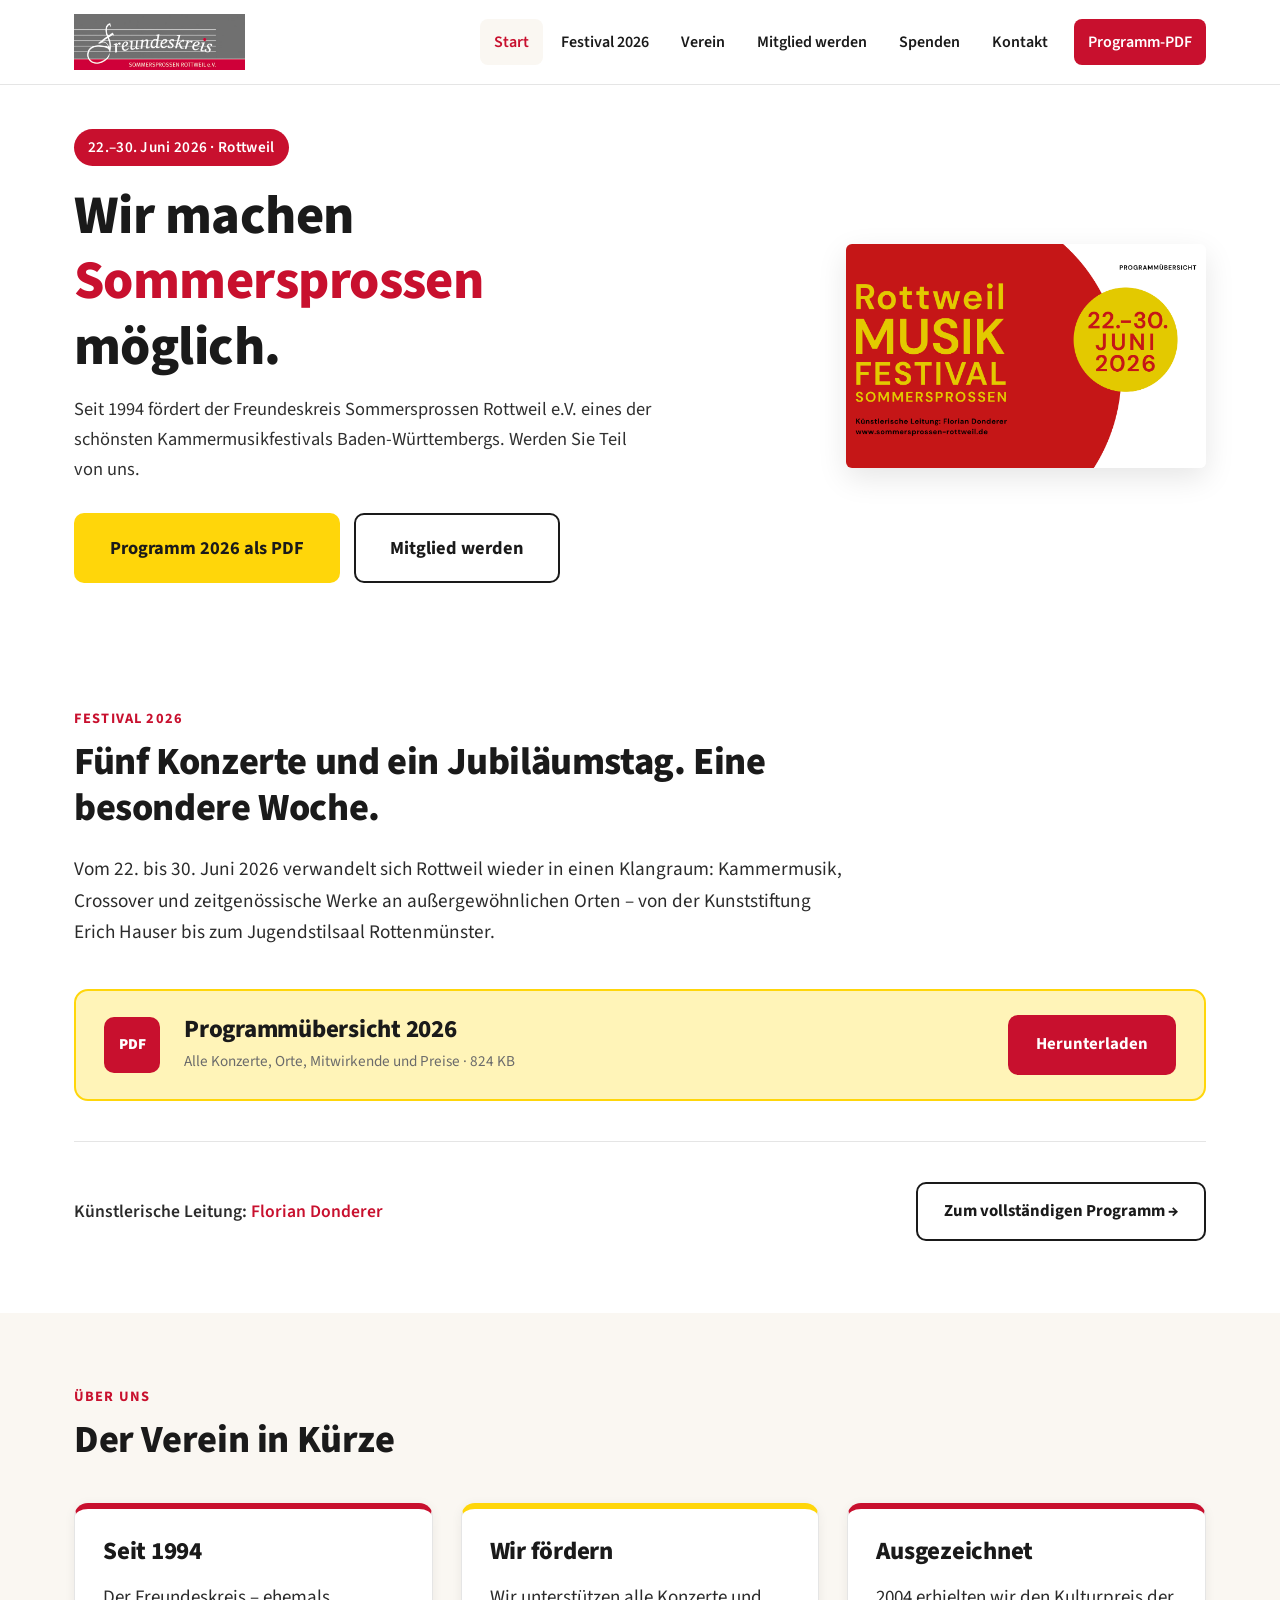
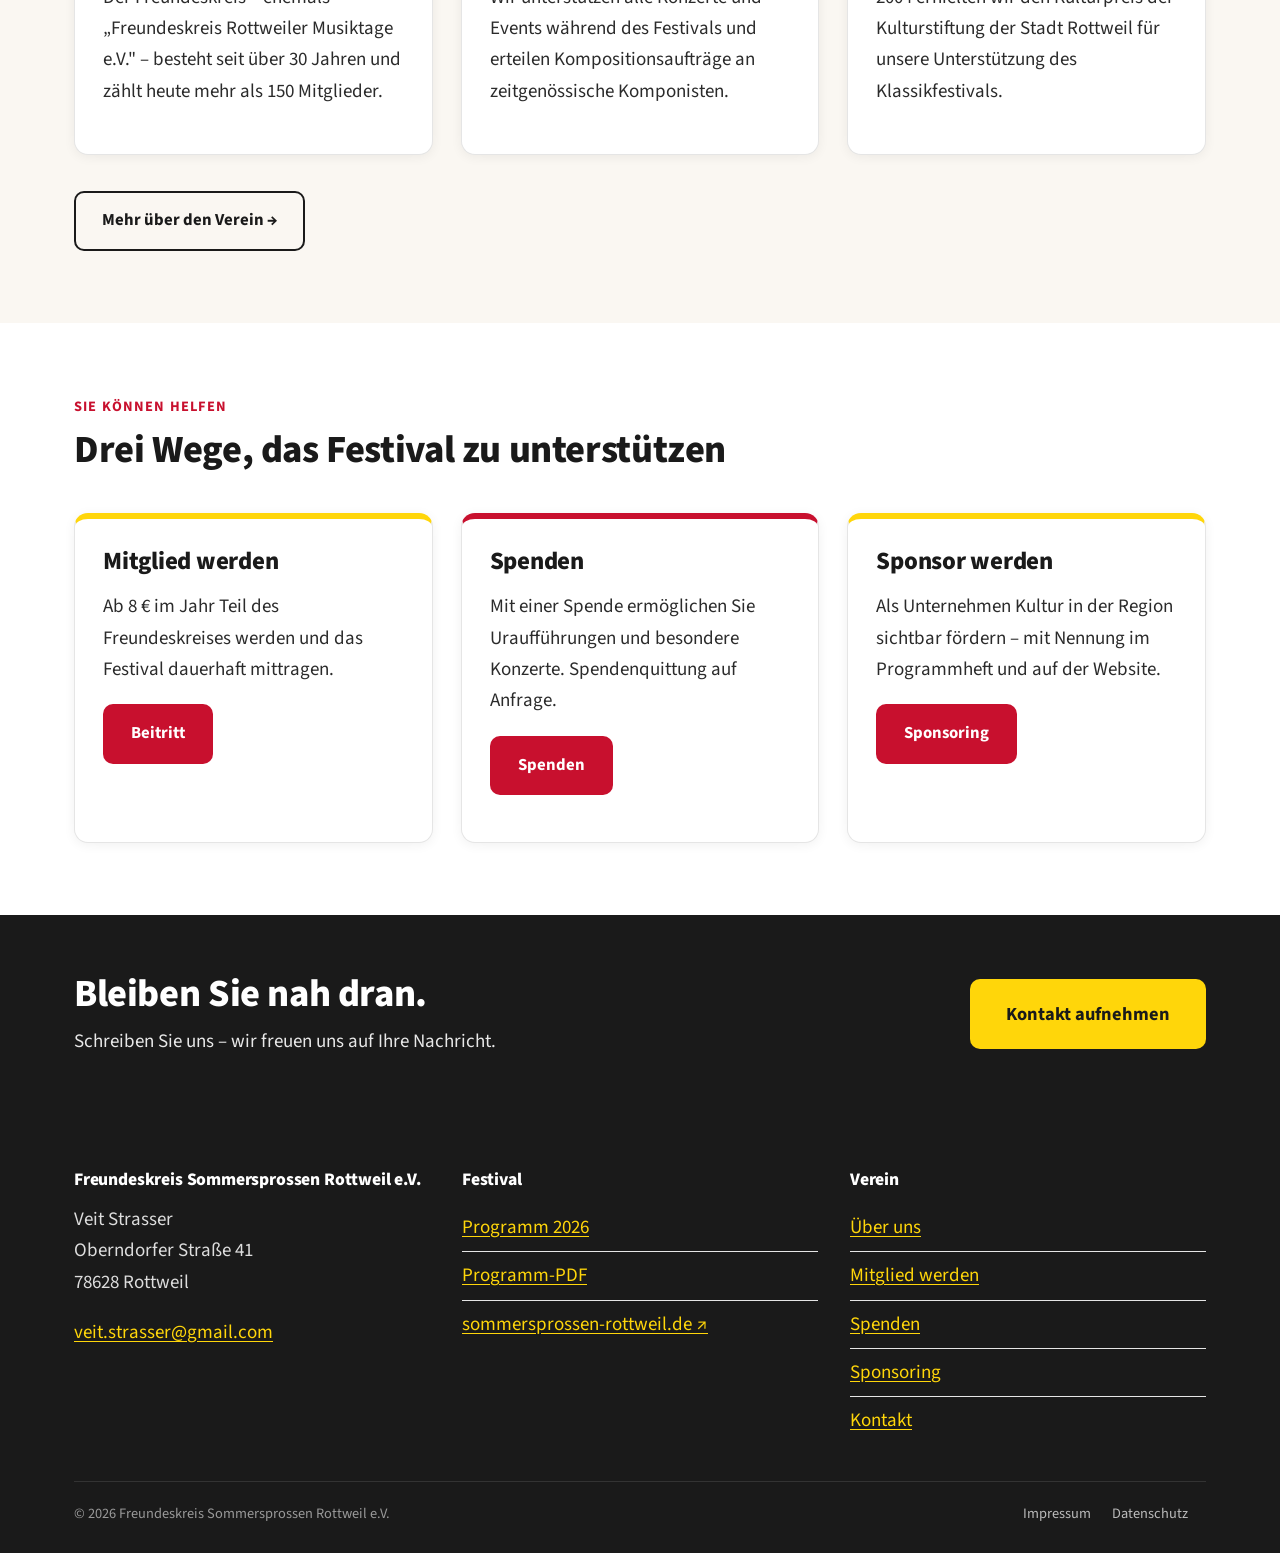
==== commit 42b2457c: "Add files via upload" ====
--- a/index.html
+++ b/index.html
@@ -1,979 +1,206 @@
-<!DOCTYPE html>
+<!doctype html>
 <html lang="de">
 <head>
-<meta charset="UTF-8" />
-<meta name="viewport" content="width=device-width, initial-scale=1.0" />
-<title>KOPP Feinmechanik GmbH · Präzisionsdrehteile im µ-Bereich | Schramberg</title>
-<meta name="description" content="KOPP Feinmechanik fertigt hochpräzise Drehteile und Baugruppen im µ-Bereich für Medizintechnik, Maschinenbau, Lasertechnik, Optische Industrie und Elektrotechnik. Präzisionsfertigung seit 1945 aus Schramberg-Sulgen." />
-<meta name="keywords" content="Feinmechanik, Präzisionsdrehteile, Drehteile, CNC Drehen, Langdrehautomaten, Kurzdrehautomaten, Laserbeschriftung, Teilereinigung, Schramberg, Feindrehteile, Medizintechnik, Maschinenbau" />
-<meta name="author" content="KOPP Feinmechanik GmbH" />
-<link rel="canonical" href="https://www.kopp-feinmechanik.de/" />
-
-<!-- Geo-Tags für lokale Suche -->
-<meta name="geo.region" content="DE-BW" />
-<meta name="geo.placename" content="Schramberg-Sulgen" />
-
-<!-- Open Graph / WhatsApp -->
-<meta property="og:type" content="website" />
-<meta property="og:url" content="https://www.kopp-feinmechanik.de/" />
-<meta property="og:title" content="KOPP Feinmechanik GmbH · Präzisionsteile im µ-Bereich" />
-<meta property="og:description" content="Hochpräzise Drehteile und Baugruppen für anspruchsvolle Industrien. Präzisionsfertigung seit 1945." />
-<meta property="og:image" content="https://www.kopp-feinmechanik.de/og-image.jpg" />
-<meta property="og:locale" content="de_DE" />
-<meta property="og:site_name" content="KOPP Feinmechanik GmbH" />
-<meta name="twitter:card" content="summary_large_image" />
-
-<link rel="preconnect" href="https://fonts.googleapis.com" />
-<link rel="preconnect" href="https://fonts.gstatic.com" crossorigin />
-<link href="https://fonts.googleapis.com/css2?family=Sora:wght@400;500;600;700;800&family=Inter:wght@400;500;600;700&display=swap" rel="stylesheet" />
-
-<style>
-/* =========================================================
-   KOPP Feinmechanik – Stylesheet
-   Farben & Stil an der bestehenden OnePage orientiert.
-   ========================================================= */
-
-:root{
-  --blue:#1f86cc;          /* Primär-Blau (Buttons, Akzente) */
-  --blue-600:#1a73b0;
-  --blue-700:#155d92;
-  --blue-050:#eaf4fb;
-  --navy:#0c1b2e;          /* Dunkles Navy (Sektionen, FAQ-Toggle) */
-  --navy-700:#13263c;
-  --ink:#16222e;           /* Fließtext / Headlines */
-  --muted:#5c6b7a;         /* Sekundärtext */
-  --line:#e3eaf0;
-  --mist:#f3f7fa;          /* helle Sektion */
-  --white:#fff;
-
-  --radius:16px;
-  --radius-sm:10px;
-  --shadow:0 10px 30px rgba(15,40,70,.08);
-  --shadow-lg:0 24px 60px rgba(15,40,70,.14);
-  --maxw:1180px;
-  --ease:cubic-bezier(.22,.61,.36,1);
-}
-
-*,*::before,*::after{box-sizing:border-box}
-html{scroll-behavior:smooth;-webkit-text-size-adjust:100%}
-body{
-  margin:0;
-  font-family:"Inter",system-ui,-apple-system,Segoe UI,Roboto,sans-serif;
-  color:var(--ink);
-  background:var(--white);
-  line-height:1.65;
-  font-size:17px;
-  overflow-x:hidden;
-}
-img{max-width:100%;display:block}
-a{color:inherit;text-decoration:none}
-h1,h2,h3,h4{font-family:"Sora",system-ui,sans-serif;line-height:1.15;margin:0;color:var(--ink);letter-spacing:-.01em}
-
-.container{width:100%;max-width:var(--maxw);margin:0 auto;padding:0 24px}
-.center{text-align:center}
-.nowrap{white-space:nowrap}
-
-/* ---------- Buttons ---------- */
-.btn{
-  display:inline-flex;align-items:center;justify-content:center;gap:.5em;
-  font-family:"Sora",sans-serif;font-weight:600;font-size:16px;
-  padding:14px 26px;border-radius:var(--radius-sm);border:1.5px solid transparent;
-  cursor:pointer;transition:transform .15s var(--ease),background .2s,box-shadow .2s,color .2s;
-  text-align:center;line-height:1.2;
-}
-.btn--primary{background:var(--blue);color:#fff;box-shadow:0 8px 20px rgba(31,134,204,.28)}
-.btn--primary:hover{background:var(--blue-600);transform:translateY(-2px);box-shadow:0 12px 26px rgba(31,134,204,.36)}
-.btn--light{background:#fff;color:var(--ink);border-color:#fff}
-.btn--light:hover{background:transparent;color:#fff;border-color:rgba(255,255,255,.7);transform:translateY(-2px)}
-.btn--lg{padding:16px 34px;font-size:17px}
-.btn--block{width:100%}
-
-/* ---------- Header / Nav ---------- */
-.site-header{
-  position:sticky;top:0;z-index:60;
-  background:rgba(255,255,255,.92);backdrop-filter:saturate(180%) blur(10px);
-  border-bottom:1px solid transparent;transition:box-shadow .25s,border-color .25s;
-}
-.site-header.is-stuck{box-shadow:0 6px 24px rgba(15,40,70,.07);border-color:var(--line)}
-.nav{display:flex;align-items:center;justify-content:space-between;gap:24px;min-height:74px}
-.nav__links{display:flex;align-items:center;gap:30px}
-.nav__links a{font-family:"Sora",sans-serif;font-weight:500;color:var(--ink);font-size:15.5px;transition:color .2s}
-.nav__links a:hover{color:var(--blue)}
-.nav__cta{color:#fff !important}
-.nav__toggle{display:none;flex-direction:column;gap:5px;background:none;border:0;padding:10px;cursor:pointer}
-.nav__toggle span{width:24px;height:2.5px;background:var(--ink);border-radius:2px;transition:.25s var(--ease)}
-.nav__toggle[aria-expanded="true"] span:nth-child(1){transform:translateY(7.5px) rotate(45deg)}
-.nav__toggle[aria-expanded="true"] span:nth-child(2){opacity:0}
-.nav__toggle[aria-expanded="true"] span:nth-child(3){transform:translateY(-7.5px) rotate(-45deg)}
-
-/* ---------- Brand / Logo (nachgebaut) ---------- */
-.brand{display:inline-flex;flex-direction:column;align-items:flex-start;line-height:1;color:var(--blue)}
-.brand__img{height:54px;width:auto}
-.brand__word{display:flex;align-items:center;font-family:"Sora",sans-serif;font-weight:800;font-size:30px;letter-spacing:.02em;color:var(--blue)}
-.brand__ring{width:.92em;height:.92em;margin:0 .01em;color:var(--blue)}
-.brand__sub{font-family:"Sora",sans-serif;font-weight:600;font-size:11px;letter-spacing:.42em;color:var(--blue);margin-top:3px;padding-left:2px}
-.brand--light,.brand--light .brand__word,.brand--light .brand__sub,.brand--light .brand__ring{color:#fff}
-
-/* ---------- Headlines: Akzent-Unterstrich (wie Original) ---------- */
-.h-accent{
-  font-size:clamp(28px,4.4vw,46px);font-weight:700;
-  text-decoration:underline;text-decoration-color:var(--blue);
-  text-decoration-thickness:4px;text-underline-offset:10px;
-  margin-bottom:18px;
-}
-.h-accent--light{color:#fff;text-decoration-color:var(--blue)}
-.h-accent.center{margin-left:auto;margin-right:auto}
-
-/* ---------- Marker-Highlight (wie Original) ---------- */
-.mark{
-  display:inline;background:var(--blue);color:#fff;
-  padding:.06em .3em;border-radius:5px;
-  box-decoration-break:clone;-webkit-box-decoration-break:clone;
-  font-weight:700;line-height:1.5;
-}
-.mark--lg{font-size:1.05em}
-
-/* ---------- Sektionen ---------- */
-.section{padding:84px 0}
-.section--mist{background:var(--mist)}
-.section--navy{background:var(--navy);color:#e8eef4}
-.section--navy p{color:#b9c6d3}
-.section__head{max-width:720px;margin:0 auto 52px}
-.lead{font-size:19px;color:var(--muted)}
-.lead.center{margin-left:auto;margin-right:auto}
-.section__cta{margin-top:48px}
-
-/* ---------- HERO ---------- */
-.hero{position:relative;color:#fff;overflow:hidden;isolation:isolate}
-.hero__bg{
-  position:absolute;inset:0;z-index:-2;
-  background:
-    radial-gradient(100% 80% at 78% 8%, rgba(31,134,204,.20), transparent 55%),
-    linear-gradient(135deg,#0c1c30 0%, #143a5e 55%, #155d92 100%);
-  background-color:#0e2640;
-}
-/* FOTO OPTIONAL: hier ein Gebäudefoto via background-image ergänzen. */
-.hero__inner{padding:64px 24px 72px}
-.hero__grid{display:grid;grid-template-columns:1.1fr .9fr;gap:40px;align-items:end}
-.hero__title{font-size:clamp(34px,5.6vw,62px);font-weight:800;letter-spacing:-.02em;color:#fff}
-.hero__title{position:relative;display:inline-block}
-.hero__title::after{content:"";display:block;width:170px;height:5px;background:var(--blue);border-radius:3px;margin-top:22px}
-.hero__lead{font-size:19px;color:#cdd8e3;margin:0 0 28px}
-.hero__actions{display:flex;flex-wrap:wrap;gap:14px}
-
-.stats{display:grid;grid-template-columns:repeat(4,1fr);gap:18px;margin-top:62px}
-.stat{
-  background:rgba(255,255,255,.07);border:1px solid rgba(255,255,255,.14);
-  border-radius:var(--radius);padding:24px 22px;backdrop-filter:blur(6px);
-  transition:transform .25s var(--ease),background .25s;
-}
-.stat:hover{transform:translateY(-4px);background:rgba(255,255,255,.11)}
-.stat__icon{
-  width:38px;height:38px;border-radius:9px;background:var(--blue);color:#fff;
-  display:grid;place-items:center;font-size:13px;margin-bottom:16px;
-}
-.stat__num{font-family:"Sora",sans-serif;font-weight:700;font-size:23px;color:#fff;line-height:1.2}
-.stat__label{font-size:14px;color:#aebccb;margin-top:8px}
-
-/* ---------- Split (Über uns) ---------- */
-.split{display:grid;grid-template-columns:1fr 1fr;gap:48px;align-items:center}
-.split__text p{color:var(--muted);margin:0 0 16px}
-.split__text p:first-of-type{font-size:19px;color:var(--ink)}
-
-/* ---------- Media / Platzhalter ---------- */
-.media{position:relative;border-radius:var(--radius);overflow:hidden;background:var(--mist);box-shadow:var(--shadow)}
-.media img{width:100%;height:100%;object-fit:cover}
-.media__hint{display:none}
-.media--portrait{aspect-ratio:4/3}
-.media--tall{aspect-ratio:3/4}
-/* Platzhalter-Optik, wenn kein Bild vorhanden */
-.media--ph{background:var(--mist);border:1px solid var(--line);box-shadow:none;min-height:220px}
-.media--ph::before{
-  content:"";position:absolute;left:50%;top:calc(50% - 10px);transform:translate(-50%,-50%);
-  width:44px;height:36px;border:2px solid #c2d1de;border-radius:8px;
-}
-.media--ph .media__hint{
-  display:block;position:absolute;left:0;right:0;bottom:16px;text-align:center;
-  color:#93a3b1;font-size:12.5px;letter-spacing:.03em;font-family:"Sora",sans-serif;
-}
-.media--vintage.media--ph{background:var(--mist)}
-
-/* ---------- Features (3 Spalten) ---------- */
-.features{display:grid;grid-template-columns:repeat(3,1fr);gap:26px;margin-top:64px}
-.feature,.point{background:#fff}
-.feature__icon{
-  width:52px;height:52px;border-radius:12px;background:var(--blue);color:#fff;
-  display:grid;place-items:center;margin-bottom:18px;
-}
-.feature__icon svg,.contact__ico svg{width:26px;height:26px;fill:none;stroke:currentColor;stroke-width:1.8;stroke-linecap:round;stroke-linejoin:round}
-.feature h3,.point h3{font-size:21px;margin-bottom:10px}
-.feature p,.point p{color:var(--muted);margin:0}
-
-/* ---------- Heritage ---------- */
-.heritage{display:grid;grid-template-columns:1fr 1fr 1fr;gap:42px;align-items:start}
-.heritage__story p{color:var(--muted);margin:14px 0}
-.heritage__story h2{margin-bottom:22px}
-.heritage__media .media{aspect-ratio:4/5;align-self:start}
-.heritage__points{display:flex;flex-direction:column;gap:34px}
-.point .feature__icon{width:46px;height:46px;border-radius:11px;margin-bottom:14px}
-.quote{margin:30px 0 0;padding:24px;background:#fff;border:1px solid var(--line);border-radius:var(--radius);box-shadow:var(--shadow)}
-.section--mist .quote{background:#fff}
-.quote__avatar{
-  display:inline-grid;place-items:center;width:52px;height:52px;border-radius:50%;
-  background:var(--navy);color:#fff;font-family:"Sora",sans-serif;font-weight:700;font-size:18px;margin-bottom:14px;
-}
-.quote blockquote{margin:0;font-family:"Sora",sans-serif;font-weight:600;font-size:20px;line-height:1.4;color:var(--ink)}
-.quote figcaption{margin-top:12px;color:var(--muted);font-size:15px}
-
-/* ---------- Leistungs-Karten ---------- */
-.cards{display:grid;grid-template-columns:repeat(3,1fr);gap:26px}
-.card-svc{
-  display:flex;flex-direction:column;gap:12px;
-  background:#fff;border:1px solid var(--line);border-radius:var(--radius);
-  padding:30px 28px;box-shadow:var(--shadow);
-  transition:transform .25s var(--ease),box-shadow .25s,border-color .25s;
-}
-.card-svc:hover{transform:translateY(-5px);box-shadow:var(--shadow-lg);border-color:#cfe0ee}
-.card-svc__icon{
-  width:52px;height:52px;border-radius:12px;background:var(--blue-050);color:var(--blue);
-  display:grid;place-items:center;margin-bottom:6px;
-}
-.card-svc__icon svg{width:26px;height:26px;fill:none;stroke:currentColor;stroke-width:1.8;stroke-linecap:round;stroke-linejoin:round}
-.card-svc h3{color:var(--ink);font-size:22px}
-.card-svc p{color:var(--muted);margin:0;font-size:15.5px}
-
-/* ---------- Leistungs-Detail (alternierend) ---------- */
-.svc-detail{display:grid;grid-template-columns:1fr 1fr;gap:48px;align-items:center;margin-top:70px;scroll-margin-top:100px}
-.svc-detail--reverse .svc-detail__media{order:-1}
-.svc-detail__text p{color:var(--muted);margin:0 0 14px}
-.svc-detail__text h3{font-size:clamp(24px,3vw,32px);margin-bottom:22px}
-.svc-detail__media .media{aspect-ratio:4/3}
-
-/* ---------- Qualität ---------- */
-.quality{display:grid;grid-template-columns:1fr 1fr;gap:48px;align-items:center}
-.quality__media{display:grid;grid-template-columns:1fr 1fr;gap:18px}
-.quality__media .media{aspect-ratio:3/4}
-.checks{list-style:none;padding:0;margin:26px 0 0;display:flex;flex-direction:column;gap:16px}
-.checks li{display:flex;align-items:center;gap:14px;font-family:"Sora",sans-serif;font-weight:500;font-size:18px}
-.checks__box{
-  flex:0 0 auto;width:30px;height:30px;border-radius:8px;background:var(--blue);color:#fff;
-  display:grid;place-items:center;font-size:16px;font-weight:700;
-}
-
-/* ---------- FAQ ---------- */
-.faq{display:grid;grid-template-columns:.85fr 1.15fr;gap:48px;align-items:start}
-.faq__aside h2{margin-bottom:34px}
-.faq__cta{margin-top:40px}
-.faq__cta p{font-family:"Sora",sans-serif;font-weight:600;color:var(--ink);margin:0 0 16px;font-size:18px}
-.faq__list{display:flex;flex-direction:column;gap:14px}
-.acc{background:var(--blue);border-radius:12px;overflow:hidden;color:#fff;transition:background .2s}
-.acc summary{
-  list-style:none;cursor:pointer;display:flex;align-items:center;justify-content:space-between;gap:16px;
-  padding:20px 22px;font-family:"Sora",sans-serif;font-weight:600;font-size:17.5px;
-}
-.acc summary::-webkit-details-marker{display:none}
-.acc__ico{
-  flex:0 0 auto;width:38px;height:38px;border-radius:9px;background:var(--navy);color:#fff;
-  display:grid;place-items:center;font-size:24px;font-weight:400;transition:transform .25s var(--ease);
-}
-.acc[open] .acc__ico{transform:rotate(45deg)}
-.acc__body{padding:0 22px 22px}
-.acc__body p{margin:0;color:#eaf2fb;font-family:"Inter",sans-serif;font-weight:400;font-size:16px;line-height:1.6}
-
-/* ---------- Kontakt ---------- */
-.contact{display:grid;grid-template-columns:1fr 1.05fr;gap:54px;align-items:start}
-.contact__intro p{color:#b9c6d3;font-size:18px}
-.contact__info{list-style:none;padding:0;margin:30px 0 0;display:flex;flex-direction:column;gap:20px}
-.contact__info li{display:flex;align-items:flex-start;gap:16px;color:#e8eef4;line-height:1.5}
-.contact__info a{color:#e8eef4}
-.contact__info a:hover{color:#fff;text-decoration:underline}
-.contact__ico{flex:0 0 auto;width:42px;height:42px;border-radius:10px;background:rgba(255,255,255,.1);color:#7fc0ef;display:grid;place-items:center}
-
-.contact__form{background:#fff;border-radius:var(--radius);padding:30px;box-shadow:var(--shadow-lg)}
-.hp{position:absolute;left:-9999px;opacity:0}
-.field{margin-bottom:16px}
-.field-row{display:grid;grid-template-columns:1fr 1fr;gap:16px}
-.field label{display:block;font-family:"Sora",sans-serif;font-weight:500;font-size:14px;color:var(--ink);margin-bottom:7px}
-.field input,.field textarea{
-  width:100%;padding:13px 15px;border:1.5px solid var(--line);border-radius:var(--radius-sm);
-  font-family:"Inter",sans-serif;font-size:16px;color:var(--ink);background:#fcfdfe;transition:border-color .2s,box-shadow .2s;
-}
-.field input:focus,.field textarea:focus{outline:none;border-color:var(--blue);box-shadow:0 0 0 3px rgba(31,134,204,.15)}
-.field textarea{resize:vertical}
-.consent{display:flex;gap:12px;align-items:flex-start;margin:8px 0 20px;font-size:14px;color:var(--muted);line-height:1.5}
-.consent input{margin-top:3px;width:18px;height:18px;flex:0 0 auto;accent-color:var(--blue)}
-.consent a{color:var(--blue);text-decoration:underline}
-.form-note{text-align:center;font-size:14px;color:var(--muted);margin:16px 0 0}
-.form-note a{color:var(--blue)}
-.contact__form-success{text-align:center;padding:30px 10px}
-.contact__form-success-icon{width:64px;height:64px;border-radius:50%;background:var(--blue);color:#fff;display:grid;place-items:center;font-size:32px;margin:0 auto 18px}
-.contact__form-success h3{font-size:24px;margin-bottom:8px}
-.contact__form-success p{color:var(--muted)}
-
-/* ---------- Footer ---------- */
-.site-footer{background:#08131f;color:#9fb0bf;padding:64px 0 0}
-.footer__grid{display:grid;grid-template-columns:1.6fr 1fr 1fr 1fr;gap:36px;padding-bottom:46px}
-.footer__brand p{margin:18px 0 0;max-width:280px;font-size:15px}
-.footer__col h4{font-size:14px;letter-spacing:.08em;text-transform:uppercase;color:#fff;margin-bottom:16px}
-.footer__col a,.footer__col p{display:block;color:#9fb0bf;margin:0 0 9px;font-size:15px;transition:color .2s}
-.footer__col a:hover{color:#fff}
-.footer__bottom{border-top:1px solid rgba(255,255,255,.08);padding-top:22px;padding-bottom:28px}
-.footer__bottom p{margin:0;font-size:14px;color:#7a8a99}
-
-/* ---------- Rechtliche Seiten ---------- */
-.legal{padding:64px 0 80px}
-.legal__head{max-width:820px;margin:0 auto 40px}
-.legal__head h1{font-size:clamp(32px,5vw,48px);text-decoration:underline;text-decoration-color:var(--blue);text-decoration-thickness:4px;text-underline-offset:10px}
-.legal__body{max-width:820px;margin:0 auto}
-.legal__body h2{font-size:23px;margin:38px 0 12px;color:var(--ink)}
-.legal__body h3{font-size:18px;margin:26px 0 8px;color:var(--blue-700)}
-.legal__body p{color:#3f4d5a;margin:0 0 14px}
-.legal__body ul{color:#3f4d5a;margin:0 0 14px;padding-left:22px}
-.legal__body li{margin-bottom:6px}
-.legal__body a{color:var(--blue);text-decoration:underline;word-break:break-word}
-.legal__back{display:inline-flex;align-items:center;gap:8px;margin-bottom:8px;color:var(--blue);font-family:"Sora",sans-serif;font-weight:600}
-.legal address{font-style:normal}
-
-/* ---------- Sticky CTA (mobil) ---------- */
-.sticky-cta{
-  position:fixed;left:50%;bottom:18px;transform:translateX(-50%) translateY(140%);
-  z-index:55;background:var(--blue);color:#fff;font-family:"Sora",sans-serif;font-weight:600;
-  padding:14px 30px;border-radius:50px;box-shadow:0 12px 30px rgba(31,134,204,.45);
-  transition:transform .3s var(--ease);
-}
-.sticky-cta.show{transform:translateX(-50%) translateY(0)}
-
-/* ---------- Reveal-Animation ---------- */
-[data-reveal]{opacity:0;transform:translateY(26px);transition:opacity .6s var(--ease),transform .6s var(--ease)}
-[data-reveal].in{opacity:1;transform:none}
-
-/* =========================================================
-   RESPONSIVE
-   ========================================================= */
-@media (max-width:980px){
-  .hero__grid{grid-template-columns:1fr;gap:22px;align-items:start}
-  .stats{grid-template-columns:1fr 1fr}
-  .split,.quality,.contact,.faq{grid-template-columns:1fr;gap:34px}
-  .heritage{grid-template-columns:1fr;gap:34px}
-  .heritage__media .media{aspect-ratio:16/10}
-  .features,.cards{grid-template-columns:1fr 1fr}
-  .footer__grid{grid-template-columns:1fr 1fr}
-}
-
-@media (max-width:760px){
-  body{font-size:16px}
-  .section{padding:60px 0}
-  .nav__toggle{display:flex}
-  .nav__links{
-    position:fixed;inset:74px 0 auto 0;flex-direction:column;align-items:stretch;gap:0;
-    background:#fff;border-bottom:1px solid var(--line);padding:8px 24px 22px;
-    transform:translateY(-120%);transition:transform .3s var(--ease);box-shadow:var(--shadow);
-  }
-  .nav__links.open{transform:translateY(0)}
-  .nav__links a{padding:14px 4px;border-bottom:1px solid var(--line);font-size:17px}
-  .nav__cta{margin-top:12px;border-bottom:0 !important}
-  .nav__links .btn{padding:14px 26px}
-  .hero__inner{padding:48px 24px 56px}
-  .hero__title::after{margin-top:18px}
-  .features,.cards,.stats,.field-row,.quality__media{grid-template-columns:1fr}
-  .svc-detail,.svc-detail--reverse{grid-template-columns:1fr;gap:26px}
-  .svc-detail--reverse .svc-detail__media{order:0}
-  .footer__grid{grid-template-columns:1fr}
-  .faq__aside h2{margin-bottom:22px}
-  .acc summary{font-size:16px;padding:17px 18px}
-  .contact__form{padding:22px}
-  .sticky-cta{padding:13px 26px;font-size:15px}
-}
-
-@media (min-width:761px){.sticky-cta{display:none}}
-
-@media (prefers-reduced-motion:reduce){
-  *{scroll-behavior:auto !important}
-  [data-reveal]{opacity:1;transform:none;transition:none}
-  .btn,.stat,.card-svc{transition:none}
-}
-
-  </style>
-<link rel="icon" type="image/svg+xml" href="[data-uri]" />
-<link rel="apple-touch-icon" href="[data-uri]" />
-
-<!-- Schema.org LocalBusiness -->
-<script type="application/ld+json">
-{
-  "@context": "https://schema.org",
-  "@type": "Manufacturer",
-  "name": "KOPP Feinmechanik GmbH",
-  "description": "Hersteller von Präzisionsdrehteilen und komplexen Dreh-Frästeilen im µ-Bereich.",
-  "url": "https://www.kopp-feinmechanik.de",
-  "telephone": "+49742299260",
-  "email": "kontakt@kopp-feinmechanik.de",
-  "foundingDate": "1945",
-  "address": {
-    "@type": "PostalAddress",
-    "streetAddress": "Otto-Hahn-Straße 18",
-    "postalCode": "78713",
-    "addressLocality": "Schramberg-Sulgen",
-    "addressCountry": "DE"
-  }
-}
-</script>
+<meta charset="utf-8">
+<meta name="viewport" content="width=device-width, initial-scale=1">
+<title>Freundeskreis Sommersprossen Rottweil e.V.</title>
+<meta name="description" content="Der Freundeskreis Sommersprossen Rottweil e.V. fördert das Musikfestival Sommersprossen in Rottweil. Werden Sie Mitglied oder unterstützen Sie uns.">
+<link rel="icon" href="favicon.svg" type="image/svg+xml">
+<link rel="preconnect" href="https://fonts.googleapis.com">
+<link rel="preconnect" href="https://fonts.gstatic.com" crossorigin>
+<link href="https://fonts.googleapis.com/css2?family=Source+Sans+3:wght@400;600;700;800&display=swap" rel="stylesheet">
+<link rel="stylesheet" href="styles.css">
 </head>
-<body id="top">
-
-<!-- ============ HEADER ============ -->
-<header class="site-header" id="header">
-  <div class="container nav">
-    <a class="brand" href="#top" aria-label="KOPP Feinmechanik – Startseite">
-      <!-- Platzhalter-Logo (nachgebaut). Zum Ersetzen: logo.png ablegen und diesen
-           <a>-Inhalt durch <img src="logo.png" alt="KOPP Feinmechanik" class="brand__img"> ersetzen. -->
-      <span class="brand__word">K<svg class="brand__ring" viewBox="0 0 32 32" aria-hidden="true"><circle cx="16" cy="16" r="14" fill="none" stroke="currentColor" stroke-width="3.2"/><circle cx="16" cy="16" r="7.5" fill="none" stroke="currentColor" stroke-width="3.2"/><circle cx="16" cy="16" r="2.2" fill="currentColor"/></svg>PP</span>
-      <span class="brand__sub">FEINMECHANIK</span>
-    </a>
-
-    <nav class="nav__links" id="navLinks" aria-label="Hauptnavigation">
-      <a href="#leistungen">Unsere Leistungen</a>
-      <a href="#ueber-uns">Über uns</a>
-      <a href="#faq">FAQ</a>
-      <a href="#kontakt" class="btn btn--primary nav__cta">Kostenlose Anfrage stellen</a>
-    </nav>
-
-    <button class="nav__toggle" id="navToggle" aria-label="Menü öffnen" aria-expanded="false">
-      <span></span><span></span><span></span>
-    </button>
+<body>
+
+<a href="#main" class="skip">Zum Inhalt springen</a>
+
+<header class="site-header">
+  <div class="nav">
+    <a class="brand" href="index.html"><img class="brand-logo" src="verein-logo.png" alt="Freundeskreis Sommersprossen Rottweil e.V."></a>
+    <button class="nav-toggle" aria-expanded="false" aria-controls="navmenu">Menü</button>
+    <ul class="nav-menu" id="navmenu">
+      <li><a href="index.html">Start</a></li>
+      <li><a href="festival.html">Festival 2026</a></li>
+      <li><a href="verein.html">Verein</a></li>
+      <li><a href="mitglied-werden.html">Mitglied werden</a></li>
+      <li><a href="spenden.html">Spenden</a></li>
+      <li><a href="kontakt.html">Kontakt</a></li>
+      <li><a class="nav-cta" href="programm-2026.pdf" target="_blank" rel="noopener">Programm-PDF</a></li>
+    </ul>
   </div>
 </header>
 
-<!-- ============ HERO ============ -->
-<section class="hero" id="start">
-  <div class="hero__bg" aria-hidden="true"></div>
-  <div class="container hero__inner">
-    <div class="hero__grid">
-      <div class="hero__col">
-        <h1 class="hero__title">Präzisionsteile im <span class="nowrap">µ-Bereich</span><br>für anspruchsvolle Industrien</h1>
-      </div>
-      <div class="hero__col hero__col--text">
-        <p class="hero__lead">KOPP Feinmechanik fertigt hochpräzise Drehteile und Baugruppen für Medizintechnik, Maschinenbau, Lasertechnik, Optische Industrie, Elektrotechnik und weitere industrielle Hightech-Branchen.</p>
-        <div class="hero__actions">
-          <a href="#kontakt" class="btn btn--primary">Projekt anfragen</a>
-          <a href="#leistungen" class="btn btn--light">Fertigungsmöglichkeiten ansehen</a>
-        </div>
-      </div>
-    </div>
-
-    <div class="stats" data-reveal>
-      <div class="stat">
-        <div class="stat__icon" aria-hidden="true">▲</div>
-        <div class="stat__num"><span class="count" data-target="80" data-suffix="+">0</span> Jahre Erfahrung</div>
-        <div class="stat__label">Präzisionsfertigung seit 1945</div>
-      </div>
-      <div class="stat">
-        <div class="stat__icon" aria-hidden="true">▲</div>
-        <div class="stat__num">µ-genaue Toleranzen</div>
-        <div class="stat__label">Fertigung im Mikrometerbereich</div>
-      </div>
-      <div class="stat">
-        <div class="stat__icon" aria-hidden="true">▲</div>
-        <div class="stat__num">1mm&nbsp;–&nbsp;42mm</div>
-        <div class="stat__label">Durchmesserbereich der Drehteile</div>
-      </div>
-      <div class="stat">
-        <div class="stat__icon" aria-hidden="true">▲</div>
-        <div class="stat__num">100&nbsp;–&nbsp;100.000</div>
-        <div class="stat__label">Flexible Serienfertigung</div>
-      </div>
-    </div>
-  </div>
-</section>
-
-<!-- ============ ÜBER UNS / INTRO ============ -->
-<section class="section" id="ueber-uns">
+<main id="main">
+
+  <!-- Hero -->
+  <section class="hero">
+    <div class="container hero-inner">
+      <div class="hero-text">
+        <span class="eyebrow">22.–30. Juni 2026 · Rottweil</span>
+        <h1>Wir machen <em>Sommersprossen</em> möglich.</h1>
+        <p class="lead">
+          Seit 1994 fördert der Freundeskreis Sommersprossen Rottweil e.V. eines der schönsten
+          Kammermusikfestivals Baden-Württembergs. Werden Sie Teil von uns.
+        </p>
+        <div class="hero-actions">
+          <a class="btn btn-yellow btn-lg" href="programm-2026.pdf" target="_blank" rel="noopener">
+            Programm 2026 als PDF
+          </a>
+          <a class="btn btn-outline btn-lg" href="mitglied-werden.html">
+            Mitglied werden
+          </a>
+        </div>
+      </div>
+      <div class="hero-visual">
+        <img src="festival-keyvisual.png" alt="Rottweil Musikfestival Sommersprossen – 22. bis 30. Juni 2026">
+      </div>
+    </div>
+  </section>
+
+  <!-- Programm-Highlight -->
+  <section>
+    <div class="container">
+      <div class="section-head">
+        <div class="kicker">Festival 2026</div>
+        <h2>Fünf Konzerte und ein Jubiläumstag. Eine besondere Woche.</h2>
+        <p class="lead-text">
+          Vom 22. bis 30. Juni 2026 verwandelt sich Rottweil wieder in einen Klangraum:
+          Kammermusik, Crossover und zeitgenössische Werke an außergewöhnlichen Orten – von der
+          Kunststiftung Erich Hauser bis zum Jugendstilsaal Rottenmünster.
+        </p>
+      </div>
+
+      <div class="featured-pdf">
+        <div class="pdf-icon">PDF</div>
+        <div>
+          <h3>Programmübersicht 2026</h3>
+          <p>Alle Konzerte, Orte, Mitwirkende und Preise · 824 KB</p>
+        </div>
+        <a class="btn btn-primary" href="programm-2026.pdf" target="_blank" rel="noopener">
+          Herunterladen
+        </a>
+      </div>
+
+      <hr class="divider">
+
+      <div style="display:flex; gap:24px; flex-wrap:wrap; justify-content:space-between; align-items:center;">
+        <p style="margin:0; font-weight:600; font-size:1.1rem;">
+          Künstlerische Leitung: <span style="color:var(--red)">Florian Donderer</span>
+        </p>
+        <a class="btn btn-outline" href="festival.html">Zum vollständigen Programm →</a>
+      </div>
+    </div>
+  </section>
+
+  <!-- Verein in Kürze -->
+  <section class="alt">
+    <div class="container">
+      <div class="section-head">
+        <div class="kicker">Über uns</div>
+        <h2>Der Verein in Kürze</h2>
+      </div>
+
+      <div class="grid">
+        <div class="card accent-red">
+          <h3>Seit 1994</h3>
+          <p>Der Freundeskreis – ehemals „Freundeskreis Rottweiler Musiktage e.V." – besteht seit über 30 Jahren und zählt heute mehr als 150 Mitglieder.</p>
+        </div>
+        <div class="card accent-yellow">
+          <h3>Wir fördern</h3>
+          <p>Wir unterstützen alle Konzerte und Events während des Festivals und erteilen Kompositionsaufträge an zeitgenössische Komponisten.</p>
+        </div>
+        <div class="card accent-red">
+          <h3>Ausgezeichnet</h3>
+          <p>2004 erhielten wir den Kulturpreis der Kulturstiftung der Stadt Rottweil für unsere Unterstützung des Klassikfestivals.</p>
+        </div>
+      </div>
+
+      <div style="margin-top:36px;">
+        <a class="btn btn-outline" href="verein.html">Mehr über den Verein →</a>
+      </div>
+    </div>
+  </section>
+
+  <!-- 3 Wege zu unterstützen -->
+  <section>
+    <div class="container">
+      <div class="section-head">
+        <div class="kicker">Sie können helfen</div>
+        <h2>Drei Wege, das Festival zu unterstützen</h2>
+      </div>
+
+      <div class="grid">
+        <div class="card accent-yellow">
+          <h3>Mitglied werden</h3>
+          <p>Ab 8 € im Jahr Teil des Freundeskreises werden und das Festival dauerhaft mittragen.</p>
+          <p><a class="btn btn-primary" href="mitglied-werden.html">Beitritt</a></p>
+        </div>
+        <div class="card accent-red">
+          <h3>Spenden</h3>
+          <p>Mit einer Spende ermöglichen Sie Uraufführungen und besondere Konzerte. Spendenquittung auf Anfrage.</p>
+          <p><a class="btn btn-primary" href="spenden.html">Spenden</a></p>
+        </div>
+        <div class="card accent-yellow">
+          <h3>Sponsor werden</h3>
+          <p>Als Unternehmen Kultur in der Region sichtbar fördern – mit Nennung im Programmheft und auf der Website.</p>
+          <p><a class="btn btn-primary" href="sponsoring.html">Sponsoring</a></p>
+        </div>
+      </div>
+    </div>
+  </section>
+
+  <!-- CTA Band -->
+  <section class="cta-band">
+    <div class="container" style="display:flex; gap:30px; flex-wrap:wrap; align-items:center; justify-content:space-between;">
+      <div style="flex:1; min-width:280px;">
+        <h2 style="margin-bottom:8px;">Bleiben Sie nah dran.</h2>
+        <p style="margin-bottom:0;">Schreiben Sie uns – wir freuen uns auf Ihre Nachricht.</p>
+      </div>
+      <a class="btn btn-primary btn-lg" href="kontakt.html">Kontakt aufnehmen</a>
+    </div>
+  </section>
+
+</main>
+
+<footer class="site-footer">
   <div class="container">
-    <div class="split">
-      <div class="split__text" data-reveal>
-        <h2 class="h-accent">Präzision, auf die sich Industrie verlässt</h2>
-        <p>KOPP Feinmechanik ist spezialisiert auf die wirtschaftliche Fertigung von Präzisionsdrehteilen und komplexen Dreh-Frästeilen.</p>
-        <p>Mit modernen Kurz- und Langdrehautomaten fertigen wir Bauteile vom Prototyp bis zur Serie – zuverlässig und mit höchster Genauigkeit.</p>
-        <p>Unsere Kunden kommen aus Branchen mit höchsten Anforderungen an Qualität und Maßhaltigkeit.</p>
-      </div>
-      <div class="split__media" data-reveal>
-        <!-- BILD ERSETZEN: Team / Geschäftsführer -->
-        <div class="media media--portrait" data-img="team">
-          <img src="team.jpg" alt="Das Team von KOPP Feinmechanik" loading="lazy" onerror="this.closest('.media').classList.add('media--ph');this.remove();">
-          <span class="media__hint">Bild: Team</span>
-        </div>
-      </div>
-    </div>
-
-    <div class="features">
-      <article class="feature" data-reveal>
-        <div class="feature__icon" aria-hidden="true">
-          <svg viewBox="0 0 24 24"><path d="M12 2v3m0 14v3M2 12h3m14 0h3M5 5l2 2m10 10l2 2M19 5l-2 2M7 17l-2 2"/><circle cx="12" cy="12" r="3.5"/></svg>
-        </div>
-        <h3><span class="mark">Moderne CNC-Fertigung</span></h3>
-        <p>Kurz- und Langdrehautomaten führender Hersteller.</p>
-      </article>
-      <article class="feature" data-reveal>
-        <div class="feature__icon" aria-hidden="true">
-          <svg viewBox="0 0 24 24"><path d="M4 7l8-4 8 4-8 4-8-4z"/><path d="M4 7v10l8 4 8-4V7"/><path d="M12 11v10"/></svg>
-        </div>
-        <h3><span class="mark">Breites Materialspektrum</span></h3>
-        <p>Edelstahl, Kupfer, Messing, Kunststoff &amp; Aluminium.</p>
-      </article>
-      <article class="feature" data-reveal>
-        <div class="feature__icon" aria-hidden="true">
-          <svg viewBox="0 0 24 24"><path d="M12 2l8 3v6c0 5-3.5 8.5-8 11-4.5-2.5-8-6-8-11V5l8-3z"/><path d="M9 12l2 2 4-4"/></svg>
-        </div>
-        <h3><span class="mark">Sichere Qualität</span></h3>
-        <p>Mehrstufige Kontrolle jedes Fertigungsschrittes.</p>
-      </article>
-    </div>
-  </div>
-</section>
-
-<!-- ============ FAMILIENUNTERNEHMEN / HERITAGE ============ -->
-<section class="section section--mist" id="historie">
-  <div class="container">
-    <div class="heritage">
-      <div class="heritage__story" data-reveal>
-        <h2><span class="mark mark--lg">Ein Familienunternehmen seit 1945</span></h2>
-        <p>Seit vier Generationen steht KOPP Feinmechanik für Präzision, Zuverlässigkeit und partnerschaftliche Zusammenarbeit mit Industrieunternehmen.</p>
-        <p>Von einfachen Drehteilen bis zu komplexen Präzisionsbauteilen entwickeln und fertigen wir Lösungen, die exakt auf die Anforderungen unserer Kunden abgestimmt sind.</p>
-        <p>Viele unserer Kunden begleiten wir seit Jahrzehnten.</p>
-
-        <figure class="quote">
-          <!-- BILD ERSETZEN: Porträt Benjamin Kopp -->
-          <span class="quote__avatar" data-img="benjamin" aria-hidden="true">BK</span>
-          <blockquote>„Präzision entsteht nicht durch Maschinen allein.<br>Sie entsteht durch Erfahrung.“</blockquote>
-          <figcaption>Benjamin Kopp, Geschäftsführer</figcaption>
-        </figure>
-      </div>
-
-      <div class="heritage__media" data-reveal>
-        <!-- BILD ERSETZEN: Historische Werkstattaufnahme -->
-        <div class="media media--tall media--vintage" data-img="historie">
-          <img src="historie.jpg" alt="Historische Aufnahme der Werkstatt von KOPP Feinmechanik" loading="lazy" onerror="this.closest('.media').classList.add('media--ph');this.remove();">
-          <span class="media__hint">Bild: Historie</span>
-        </div>
-      </div>
-
-      <div class="heritage__points" data-reveal>
-        <article class="point">
-          <div class="feature__icon" aria-hidden="true"><svg viewBox="0 0 24 24"><path d="M4 19V9m5 10V5m5 14v-7m5 7V3"/></svg></div>
-          <h3><span class="mark">Technologische Präzision</span></h3>
-          <p>Unsere Fertigung basiert auf modernen CNC-Kurz- und Langdrehautomaten, die höchste Maßgenauigkeit und stabile Prozesse ermöglichen.</p>
-        </article>
-        <article class="point">
-          <div class="feature__icon" aria-hidden="true"><svg viewBox="0 0 24 24"><path d="M9 11l2 2 4-4"/><rect x="3" y="4" width="18" height="16" rx="2"/></svg></div>
-          <h3><span class="mark">Geprüfte Qualität</span></h3>
-          <p>Jedes Bauteil durchläuft definierte Prüfprozesse, um sicherzustellen, dass alle technischen Anforderungen zuverlässig erfüllt werden.</p>
-        </article>
-        <article class="point">
-          <div class="feature__icon" aria-hidden="true"><svg viewBox="0 0 24 24"><circle cx="12" cy="8" r="4"/><path d="M4 21c0-4 3.5-6 8-6s8 2 8 6"/></svg></div>
-          <h3><span class="mark">Erfahrung in anspruchsvollen Branchen</span></h3>
-          <p>Unsere Bauteile kommen in Industrien zum Einsatz, in denen Präzision entscheidend ist – unter anderem im Maschinenbau, in der Medizintechnik und in der Optikerbranche.</p>
-        </article>
-      </div>
-    </div>
-  </div>
-</section>
-
-<!-- ============ LEISTUNGEN ============ -->
-<section class="section" id="leistungen">
-  <div class="container">
-    <div class="section__head" data-reveal>
-      <h2 class="h-accent center">Unsere Leistungen</h2>
-      <p class="lead center">Von der ersten Zeichnung bis zum fertigen Bauteil bieten wir alle Fertigungsschritte aus einer Hand – präzise, effizient und zuverlässig.</p>
-    </div>
-
-    <div class="cards">
-      <a class="card-svc" href="#fertigung" data-reveal>
-        <span class="card-svc__icon" aria-hidden="true"><svg viewBox="0 0 24 24"><circle cx="12" cy="12" r="9"/><circle cx="12" cy="12" r="3.4"/></svg></span>
-        <h3>Präzisionsdrehteile</h3>
-        <p>Fertigung von Kleinstdrehteilen und komplexen Bauteilen im Durchmesserbereich von 1 bis 42 mm.</p>
-      </a>
-      <a class="card-svc" href="#oberflaeche" data-reveal>
-        <span class="card-svc__icon" aria-hidden="true"><svg viewBox="0 0 24 24"><path d="M12 3l1.8 5.2L19 10l-5.2 1.8L12 17l-1.8-5.2L5 10l5.2-1.8z"/></svg></span>
-        <h3>Oberflächenbearbeitung</h3>
-        <p>Entgraten, Gleitschleifen, Polieren, Laserbeschriftung sowie chemische und galvanische Oberflächenbehandlungen (durch qualifizierte Partner).</p>
-      </a>
-      <a class="card-svc" href="#reinigung" data-reveal>
-        <span class="card-svc__icon" aria-hidden="true"><svg viewBox="0 0 24 24"><path d="M12 3c4 5 6 8 6 11a6 6 0 01-12 0c0-3 2-6 6-11z"/></svg></span>
-        <h3>Teilereinigung</h3>
-        <p>Ultraschall- und Vollvakuumtechnik entfernen zuverlässig Öl und Späne.</p>
-      </a>
-    </div>
-
-    <!-- Detaillierte Leistungsbeschreibungen -->
-    <div class="svc-detail" id="fertigung" data-reveal>
-      <div class="svc-detail__text">
-        <h3><span class="mark mark--lg">Fertigung</span></h3>
-        <p>Wir können für Sie Präzisionsdrehteile jeder Art fertigen. Dafür stehen uns leistungsfähige und hochgenaue Kurz- und Langdrehautomaten führender deutscher, schweizer und japanischer Hersteller zur Verfügung.</p>
-        <p>Heute fertigen wir komplexe Präzisionsteile von der Stange in Komplettbearbeitung – kurzfristig und ohne Nacharbeit.</p>
-        <p>Wir fertigen vom einfachen Massendrehteil bis zum hochkomplexen Dreh-Frästeil die gesamte Palette im Abmessungsbereich von 1 mm bis 42 mm und Teilelängen von 1 mm bis 200 mm.</p>
-        <p>Unser Schwerpunkt liegt in der wirtschaftlichen Fertigung von kleinen Feindrehteilen mit bis zu 32 mm Durchmesser in Fertigungslosgrößen von 100 Stück bis zu 100.000 Stück.</p>
-      </div>
-      <div class="svc-detail__media">
-        <div class="media" data-img="fertigung"><img src="fertigung.jpg" alt="Präzisionsfertigung bei KOPP Feinmechanik" loading="lazy" onerror="this.closest('.media').classList.add('media--ph');this.remove();"><span class="media__hint">Bild: Fertigung</span></div>
-      </div>
-    </div>
-
-    <div class="svc-detail svc-detail--reverse" id="laser" data-reveal>
-      <div class="svc-detail__text">
-        <h3><span class="mark mark--lg">Laserbeschriftung &amp; Gravuren</span></h3>
-        <p>Mit modernster Lasertechnologie sind wir in der Lage, alle Arten von Metalloberflächen professionell zu beschriften.</p>
-        <p>Unser Leistungsspektrum umfasst das Anlassen, Gravieren und Strukturieren von Metallteilen – ganz nach Ihren individuellen Anforderungen.</p>
-      </div>
-      <div class="svc-detail__media">
-        <div class="media" data-img="laser"><img src="laser.jpg" alt="Laserbeschriftung von Metallteilen" loading="lazy" onerror="this.closest('.media').classList.add('media--ph');this.remove();"><span class="media__hint">Bild: Laser</span></div>
-      </div>
-    </div>
-
-    <div class="svc-detail" id="reinigung" data-reveal>
-      <div class="svc-detail__text">
-        <h3><span class="mark mark--lg">Teilereinigung</span></h3>
-        <p>Zur Teilereinigung setzen wir einen effizienten Reinigungsautomaten ein. Dieser reinigt mit Ultraschall und Vollvakuumtechnik, sodass es uns möglich ist, Öl und Späne vollkommen zu entfernen.</p>
-        <p>Es handelt sich um eine sehr umweltfreundliche Technologie: Durch die integrierte kontinuierliche Destillation entsteht nur ein geringer Verbrauch an Reinigungsmedium und es fällt kein Sondermüll an.</p>
-      </div>
-      <div class="svc-detail__media">
-        <div class="media" data-img="reinigung"><img src="reinigung.jpg" alt="Teilereinigung mit Ultraschall- und Vollvakuumtechnik" loading="lazy" onerror="this.closest('.media').classList.add('media--ph');this.remove();"><span class="media__hint">Bild: Reinigung</span></div>
-      </div>
-    </div>
-
-    <div class="svc-detail svc-detail--reverse" id="oberflaeche" data-reveal>
-      <div class="svc-detail__text">
-        <h3><span class="mark mark--lg">Oberflächenbehandlung</span></h3>
-        <p>Wir legen großen Wert auf eine gute Oberflächenbeschaffenheit. Es ist für uns selbstverständlich, dass die Teile gratfrei gefertigt werden.</p>
-        <p>In Bezug auf alle Arten von Sonder-, Oberflächen- und Wärmebehandlungen stehen uns bewährte und vertrauensvolle Unternehmen als Partner zur Verfügung.</p>
-        <p>In allen Bereichen, in denen es darum geht, Oberflächen wirtschaftlich zu entgraten, zu schleifen, zu glätten oder zu polieren, haben wir die geeigneten Maschinen im Haus.</p>
-      </div>
-      <div class="svc-detail__media">
-        <div class="media" data-img="oberflaeche"><img src="oberflaeche.jpg" alt="Oberflächenbehandlung und Messtechnik" loading="lazy" onerror="this.closest('.media').classList.add('media--ph');this.remove();"><span class="media__hint">Bild: Oberfläche</span></div>
-      </div>
-    </div>
-
-    <div class="section__cta center" data-reveal>
-      <a href="#kontakt" class="btn btn--primary btn--lg">Projekt anfragen</a>
-    </div>
-  </div>
-</section>
-
-<!-- ============ QUALITÄT ============ -->
-<section class="section section--mist" id="qualitaet">
-  <div class="container">
-    <div class="quality">
-      <div class="quality__text" data-reveal>
-        <h2 class="h-accent">Qualität ohne Kompromisse</h2>
-        <p>Alle unsere Partner sind zertifiziert und halten sich an strenge internationale Qualitätsstandards, was zuverlässige Leistung und langfristige Haltbarkeit gewährleistet.</p>
-        <ul class="checks">
-          <li><span class="checks__box" aria-hidden="true">✓</span> Fertigung im µ-Bereich</li>
-          <li><span class="checks__box" aria-hidden="true">✓</span> Mehrstufige Qualitätskontrolle</li>
-          <li><span class="checks__box" aria-hidden="true">✓</span> Erfahrung mit anspruchsvollen Werkstoffen</li>
+    <div class="footer-grid">
+      <div>
+        <h4>Freundeskreis Sommersprossen Rottweil e.V.</h4>
+        <p>Veit Strasser<br>Oberndorfer Straße 41<br>78628 Rottweil</p>
+        <p><a href="mailto:veit.strasser@gmail.com">veit.strasser@gmail.com</a></p>
+      </div>
+      <div>
+        <h4>Festival</h4>
+        <ul class="clean">
+          <li><a href="festival.html">Programm 2026</a></li>
+          <li><a href="programm-2026.pdf" target="_blank" rel="noopener">Programm-PDF</a></li>
+          <li><a href="https://www.sommersprossen-rottweil.de" target="_blank" rel="noopener">sommersprossen-rottweil.de ↗</a></li>
         </ul>
       </div>
-      <div class="quality__media" data-reveal>
-        <div class="media" data-img="quali-1"><img src="qualitaet-1.jpg" alt="Qualitätskontrolle unter dem Mikroskop" loading="lazy" onerror="this.closest('.media').classList.add('media--ph');this.remove();"><span class="media__hint">Bild: Messlabor</span></div>
-        <div class="media" data-img="quali-2"><img src="qualitaet-2.jpg" alt="Vermessung eines Präzisionsbauteils" loading="lazy" onerror="this.closest('.media').classList.add('media--ph');this.remove();"><span class="media__hint">Bild: Messtechnik</span></div>
-      </div>
-    </div>
-  </div>
-</section>
-
-<!-- ============ FAQ ============ -->
-<section class="section" id="faq">
-  <div class="container">
-    <div class="faq">
-      <div class="faq__aside" data-reveal>
-        <h2 class="h-accent">Häufige Fragen zur Fertigung bei KOPP Feinmechanik</h2>
-        <div class="faq__cta">
-          <p>Haben Sie die gewünschte Antwort nicht gefunden?</p>
-          <a href="#kontakt" class="btn btn--primary">Hier unverbindlich Kontakt aufnehmen</a>
-        </div>
-      </div>
-
-      <div class="faq__list" data-reveal>
-        <details class="acc">
-          <summary>1. Welche Bauteile können bei KOPP Feinmechanik gefertigt werden?<span class="acc__ico" aria-hidden="true">+</span></summary>
-          <div class="acc__body"><p>Wir fertigen Präzisionsdrehteile und komplexe Dreh-Frästeile – vom einfachen Massendrehteil bis zum hochkomplexen Dreh-Frästeil. Der Abmessungsbereich reicht von 1 mm bis 42 mm Durchmesser bei Teilelängen von 1 mm bis 200 mm.</p></div>
-        </details>
-        <details class="acc">
-          <summary>2. Welche Materialien können verarbeitet werden?<span class="acc__ico" aria-hidden="true">+</span></summary>
-          <div class="acc__body"><p>Wir verarbeiten unter anderem Edelstahl, Kupfer, Messing, Aluminium und Kunststoff. Auch anspruchsvolle Werkstoffe sind durch unsere langjährige Erfahrung kein Problem.</p></div>
-        </details>
-        <details class="acc">
-          <summary>3. Sind auch Kleinserien oder Prototypen möglich?<span class="acc__ico" aria-hidden="true">+</span></summary>
-          <div class="acc__body"><p>Ja. Wir fertigen vom Prototyp über Kleinserien bis zur Großserie – in Fertigungslosgrößen von 100 bis 100.000 Stück.</p></div>
-        </details>
-        <details class="acc">
-          <summary>4. Welche Toleranzen sind erreichbar?<span class="acc__ico" aria-hidden="true">+</span></summary>
-          <div class="acc__body"><p>Wir fertigen im µ-Bereich (Mikrometerbereich) und erreichen engste Toleranzen für anspruchsvollste Anwendungen.</p></div>
-        </details>
-        <details class="acc">
-          <summary>5. Unterstützt KOPP Feinmechanik bei der Optimierung von Bauteilen?<span class="acc__ico" aria-hidden="true">+</span></summary>
-          <div class="acc__body"><p>Gerne. Profitieren Sie von unserer langjährigen Fertigungserfahrung – wir beraten Sie zur fertigungsgerechten und wirtschaftlichen Optimierung Ihrer Bauteile.</p></div>
-        </details>
-        <details class="acc">
-          <summary>6. Wie läuft eine Anfrage ab?<span class="acc__ico" aria-hidden="true">+</span></summary>
-          <div class="acc__body"><p>Senden Sie uns Ihre Zeichnung oder Ihre Anforderungen über unser Kontaktformular. Wir prüfen Ihre Anfrage und melden uns kurzfristig mit einem unverbindlichen Angebot zurück.</p></div>
-        </details>
-      </div>
-    </div>
-  </div>
-</section>
-
-<!-- ============ KONTAKT ============ -->
-<section class="section section--navy" id="kontakt">
-  <div class="container">
-    <div class="contact">
-      <div class="contact__intro" data-reveal>
-        <h2 class="h-accent h-accent--light">Projekt anfragen</h2>
-        <p>Senden Sie uns Ihre Anfrage – gerne mit Zeichnung oder einer kurzen Beschreibung Ihres Bauteils. Wir melden uns kurzfristig mit einem unverbindlichen Angebot bei Ihnen zurück.</p>
-
-        <ul class="contact__info">
-          <li>
-            <span class="contact__ico" aria-hidden="true">
-              <svg viewBox="0 0 24 24"><path d="M12 21s-7-5.5-7-11a7 7 0 0114 0c0 5.5-7 11-7 11z"/><circle cx="12" cy="10" r="2.5"/></svg>
-            </span>
-            <span>KOPP Feinmechanik GmbH<br>Otto-Hahn-Straße 18<br>78713 Schramberg-Sulgen</span>
-          </li>
-          <li>
-            <span class="contact__ico" aria-hidden="true">
-              <svg viewBox="0 0 24 24"><path d="M4 5c0 8 7 15 15 15a2 2 0 002-2v-2.5a1 1 0 00-.8-1l-3.6-.8a1 1 0 00-1 .4l-1 1.3a12 12 0 01-5.6-5.6l1.3-1a1 1 0 00.4-1l-.8-3.6a1 1 0 00-1-.8H6a2 2 0 00-2 2z"/></svg>
-            </span>
-            <a href="tel:+49742299260">+49 7422 9926-0</a>
-          </li>
-          <li>
-            <span class="contact__ico" aria-hidden="true">
-              <svg viewBox="0 0 24 24"><rect x="3" y="5" width="18" height="14" rx="2"/><path d="M3 7l9 6 9-6"/></svg>
-            </span>
-            <a href="mailto:kontakt@kopp-feinmechanik.de">kontakt@kopp-feinmechanik.de</a>
-          </li>
+      <div>
+        <h4>Verein</h4>
+        <ul class="clean">
+          <li><a href="verein.html">Über uns</a></li>
+          <li><a href="mitglied-werden.html">Mitglied werden</a></li>
+          <li><a href="spenden.html">Spenden</a></li>
+          <li><a href="sponsoring.html">Sponsoring</a></li>
+          <li><a href="kontakt.html">Kontakt</a></li>
         </ul>
       </div>
-
-      <form class="contact__form" id="contactForm" novalidate data-reveal>
-        <!-- Web3Forms: Access-Key in main.js eintragen (WEB3FORMS_ACCESS_KEY) -->
-        <input type="hidden" name="subject" value="Neue Anfrage über kopp-feinmechanik.de" />
-        <input type="hidden" name="from_name" value="KOPP Feinmechanik Website" />
-        <input type="checkbox" name="botcheck" class="hp" tabindex="-1" autocomplete="off" />
-
-        <div class="field">
-          <label for="name">Name *</label>
-          <input id="name" name="name" type="text" autocomplete="name" required />
-        </div>
-        <div class="field-row">
-          <div class="field">
-            <label for="firma">Unternehmen</label>
-            <input id="firma" name="firma" type="text" autocomplete="organization" />
-          </div>
-          <div class="field">
-            <label for="telefon">Telefon</label>
-            <input id="telefon" name="telefon" type="tel" autocomplete="tel" />
-          </div>
-        </div>
-        <div class="field">
-          <label for="email">E-Mail *</label>
-          <input id="email" name="email" type="email" autocomplete="email" required />
-        </div>
-        <div class="field">
-          <label for="nachricht">Ihre Anfrage *</label>
-          <textarea id="nachricht" name="nachricht" rows="5" required placeholder="Stückzahl, Material, Toleranzen, gewünschter Liefertermin …"></textarea>
-        </div>
-        <label class="consent">
-          <input type="checkbox" name="datenschutz" required />
-          <span>Ich habe die <a href="datenschutz.html" target="_blank" rel="noopener">Datenschutzerklärung</a> gelesen und stimme der Verarbeitung meiner Angaben zur Bearbeitung der Anfrage zu.</span>
-        </label>
-        <button type="submit" class="btn btn--primary btn--lg btn--block">Anfrage senden</button>
-        <p class="form-note">Oder schreiben Sie direkt an <a href="mailto:kontakt@kopp-feinmechanik.de">kontakt@kopp-feinmechanik.de</a></p>
-      </form>
-    </div>
-  </div>
-</section>
-
-<!-- ============ FOOTER ============ -->
-<footer class="site-footer">
-  <div class="container footer__grid">
-    <div class="footer__brand">
-      <span class="brand brand--light">
-        <span class="brand__word">K<svg class="brand__ring" viewBox="0 0 32 32" aria-hidden="true"><circle cx="16" cy="16" r="14" fill="none" stroke="currentColor" stroke-width="3.2"/><circle cx="16" cy="16" r="7.5" fill="none" stroke="currentColor" stroke-width="3.2"/><circle cx="16" cy="16" r="2.2" fill="currentColor"/></svg>PP</span>
-        <span class="brand__sub">FEINMECHANIK</span>
-      </span>
-      <p>Präzisionsdrehteile und komplexe Dreh-Frästeile im µ-Bereich – seit 1945.</p>
-    </div>
-    <div class="footer__col">
-      <h4>Kontakt</h4>
-      <p>Otto-Hahn-Straße 18<br>78713 Schramberg-Sulgen</p>
-      <p><a href="tel:+49742299260">+49 7422 9926-0</a><br><a href="mailto:kontakt@kopp-feinmechanik.de">kontakt@kopp-feinmechanik.de</a></p>
-    </div>
-    <div class="footer__col">
-      <h4>Navigation</h4>
-      <a href="#leistungen">Unsere Leistungen</a>
-      <a href="#ueber-uns">Über uns</a>
-      <a href="#faq">FAQ</a>
-      <a href="#kontakt">Anfrage stellen</a>
-    </div>
-    <div class="footer__col">
-      <h4>Rechtliches</h4>
-      <a href="impressum.html">Impressum</a>
-      <a href="datenschutz.html">Datenschutzerklärung</a>
-    </div>
-  </div>
-  <div class="container footer__bottom">
-    <p>© <span id="year">2025</span> KOPP Feinmechanik GmbH. Alle Rechte vorbehalten.</p>
+    </div>
+    <div class="footer-bottom">
+      <div>© <span id="year">2026</span> Freundeskreis Sommersprossen Rottweil e.V.</div>
+      <div>
+        <a href="impressum.html">Impressum</a>
+        <a href="datenschutz.html">Datenschutz</a>
+      </div>
+    </div>
   </div>
 </footer>
 
-<a href="#kontakt" class="sticky-cta">Anfrage stellen</a>
-
-<script>
-/* =========================================================
-   KOPP Feinmechanik – main.js
-   ========================================================= */
-(function () {
-  'use strict';
-
-  /* ---- aktuelles Jahr ---- */
-  var y = document.getElementById('year');
-  if (y) y.textContent = new Date().getFullYear();
-
-  /* ---- Mobile-Navigation ---- */
-  var toggle = document.getElementById('navToggle');
-  var links = document.getElementById('navLinks');
-  if (toggle && links) {
-    toggle.addEventListener('click', function () {
-      var open = links.classList.toggle('open');
-      toggle.setAttribute('aria-expanded', open ? 'true' : 'false');
-      toggle.setAttribute('aria-label', open ? 'Menü schließen' : 'Menü öffnen');
-    });
-    links.querySelectorAll('a').forEach(function (a) {
-      a.addEventListener('click', function () {
-        links.classList.remove('open');
-        toggle.setAttribute('aria-expanded', 'false');
-      });
-    });
-  }
-
-  /* ---- Header-Schatten + Sticky-CTA bei Scroll ---- */
-  var header = document.getElementById('header');
-  var cta = document.querySelector('.sticky-cta');
-  function onScroll() {
-    var sc = window.pageYOffset || document.documentElement.scrollTop;
-    if (header) header.classList.toggle('is-stuck', sc > 8);
-    if (cta) cta.classList.toggle('show', sc > 700);
-  }
-  window.addEventListener('scroll', onScroll, { passive: true });
-  onScroll();
-
-  /* ---- Reveal-on-scroll ---- */
-  var reveal = document.querySelectorAll('[data-reveal]');
-  if ('IntersectionObserver' in window && reveal.length) {
-    var io = new IntersectionObserver(function (entries) {
-      entries.forEach(function (e) {
-        if (e.isIntersecting) { e.target.classList.add('in'); io.unobserve(e.target); }
-      });
-    }, { threshold: 0.12, rootMargin: '0px 0px -40px 0px' });
-    reveal.forEach(function (el) { io.observe(el); });
-  } else {
-    reveal.forEach(function (el) { el.classList.add('in'); });
-  }
-
-  /* ---- Zähler-Animation (z.B. 80+) ---- */
-  var counters = document.querySelectorAll('.count');
-  if ('IntersectionObserver' in window && counters.length) {
-    var cObs = new IntersectionObserver(function (entries) {
-      entries.forEach(function (e) {
-        if (!e.isIntersecting) return;
-        var el = e.target;
-        var target = parseInt(el.getAttribute('data-target'), 10) || 0;
-        var suffix = el.getAttribute('data-suffix') || '';
-        var start = null, dur = 1100;
-        function step(ts) {
-          if (!start) start = ts;
-          var p = Math.min((ts - start) / dur, 1);
-          el.textContent = Math.floor(p * target) + (p === 1 ? suffix : '');
-          if (p < 1) requestAnimationFrame(step);
-        }
-        requestAnimationFrame(step);
-        cObs.unobserve(el);
-      });
-    }, { threshold: 0.6 });
-    counters.forEach(function (el) { cObs.observe(el); });
-  }
-
-  /* ---- FAQ: immer nur eine Frage offen ---- */
-  var accs = document.querySelectorAll('.acc');
-  accs.forEach(function (d) {
-    d.addEventListener('toggle', function () {
-      if (d.open) {
-        accs.forEach(function (o) { if (o !== d) o.open = false; });
-      }
-    });
-  });
-
-  /* ---- Kontaktformular (Web3Forms) ----
-     Einrichtung:
-       1. Auf https://web3forms.com mit kontakt@kopp-feinmechanik.de einen
-          kostenlosen Access-Key per E-Mail anfordern.
-       2. Den Key unten in WEB3FORMS_ACCESS_KEY einsetzen – fertig.
-     Solange der Platzhalter steht, öffnet das Formular ersatzweise das
-     E-Mail-Programm (mailto), es geht also keine Anfrage verloren. */
-  var WEB3FORMS_ACCESS_KEY = 'HIER-WEB3FORMS-ACCESS-KEY-EINSETZEN';
-  var FALLBACK_MAIL = 'kontakt@kopp-feinmechanik.de';
-
-  var form = document.getElementById('contactForm');
-  if (!form) return;
-
-  function escapeHtml(s) {
-    return String(s || '').replace(/[&<>"']/g, function (c) {
-      return { '&': '&amp;', '<': '&lt;', '>': '&gt;', '"': '&quot;', "'": '&#39;' }[c];
-    });
-  }
-
-  form.addEventListener('submit', async function (e) {
-    e.preventDefault();
-    if (!form.checkValidity()) { form.reportValidity(); return; }
-
-    var btn = form.querySelector('button[type="submit"]');
-    var originalLabel = btn ? btn.innerHTML : '';
-    var fd = new FormData(form);
-    var data = Object.fromEntries(fd.entries());
-
-    /* Fallback ohne gültigen Key: E-Mail-Programm öffnen */
-    if (!WEB3FORMS_ACCESS_KEY || WEB3FORMS_ACCESS_KEY.indexOf('HIER-') === 0) {
-      var body = 'Name: ' + (data.name || '') + '\nUnternehmen: ' + (data.firma || '') +
-        '\nTelefon: ' + (data.telefon || '') + '\nE-Mail: ' + (data.email || '') +
-        '\n\nAnfrage:\n' + (data.nachricht || '');
-      window.location.href = 'mailto:' + FALLBACK_MAIL +
-        '?subject=' + encodeURIComponent('Anfrage über kopp-feinmechanik.de') +
-        '&body=' + encodeURIComponent(body);
-      return;
-    }
-
-    if (btn) { btn.disabled = true; btn.innerHTML = 'Wird gesendet …'; }
-    fd.append('access_key', WEB3FORMS_ACCESS_KEY);
-
-    try {
-      var res = await fetch('https://api.web3forms.com/submit', {
-        method: 'POST',
-        headers: { Accept: 'application/json' },
-        body: fd
-      });
-      var json = await res.json().catch(function () { return {}; });
-      if (!res.ok || json.success === false) throw new Error(json.message || 'Submit failed');
-
-      form.innerHTML =
-        '<div class="contact__form-success">' +
-        '<div class="contact__form-success-icon">✓</div>' +
-        '<h3>Vielen Dank, ' + escapeHtml(data.name) + '!</h3>' +
-        '<p>Ihre Anfrage ist bei uns eingegangen. Wir melden uns kurzfristig unter <b>' +
-        escapeHtml(data.email) + '</b> bei Ihnen.</p></div>';
-    } catch (err) {
-      if (btn) { btn.disabled = false; btn.innerHTML = originalLabel; }
-      alert('Beim Senden ist etwas schiefgegangen. Bitte schreiben Sie uns direkt an ' +
-        FALLBACK_MAIL + ' oder rufen Sie +49 7422 9926-0 an.');
-    }
-  });
-})();
-
-</script>
+<script src="main.js"></script>
+<script>document.getElementById('year').textContent = new Date().getFullYear();</script>
 </body>
 </html>
--- a/styles.css
+++ b/styles.css
@@ -0,0 +1,469 @@
+:root {
+  --red: #C8102E;
+  --red-dark: #A00C24;
+  --yellow: #FFD60A;
+  --yellow-soft: #FFF4B8;
+  --ink: #1A1A1A;
+  --text: #2B2B2B;
+  --muted: #6B6B6B;
+  --line: #E5E5E5;
+  --bg: #FFFFFF;
+  --bg-soft: #FAF7F2;
+  --shadow: 0 2px 12px rgba(0,0,0,0.06);
+  --radius: 14px;
+  --max: 1180px;
+}
+
+* { box-sizing: border-box; }
+html { scroll-behavior: smooth; -webkit-text-size-adjust: 100%; }
+body {
+  margin: 0;
+  font-family: 'Source Sans 3', 'Source Sans Pro', -apple-system, BlinkMacSystemFont, 'Segoe UI', Roboto, sans-serif;
+  font-size: 19px;
+  line-height: 1.65;
+  color: var(--text);
+  background: var(--bg);
+  -webkit-font-smoothing: antialiased;
+}
+
+img { max-width: 100%; height: auto; display: block; }
+a { color: var(--red); text-decoration: underline; text-underline-offset: 3px; }
+a:hover { color: var(--red-dark); }
+
+h1, h2, h3, h4 {
+  font-family: 'Source Sans 3', sans-serif;
+  color: var(--ink);
+  line-height: 1.2;
+  letter-spacing: -0.01em;
+  margin: 0 0 .6em;
+  font-weight: 800;
+}
+h1 { font-size: clamp(2rem, 5vw, 3.4rem); }
+h2 { font-size: clamp(1.6rem, 3.5vw, 2.4rem); }
+h3 { font-size: clamp(1.25rem, 2vw, 1.55rem); }
+p { margin: 0 0 1em; }
+
+.container { max-width: var(--max); margin: 0 auto; padding: 0 24px; }
+
+/* ---------- Skip link ---------- */
+.skip {
+  position: absolute; left: -9999px; top: 0;
+  background: var(--ink); color: #fff; padding: 12px 18px;
+  z-index: 1000;
+}
+.skip:focus { left: 12px; top: 12px; }
+
+/* ---------- Header / Nav ---------- */
+.site-header {
+  position: sticky; top: 0; z-index: 50;
+  background: #fff;
+  border-bottom: 1px solid var(--line);
+}
+.nav {
+  display: flex; align-items: center; justify-content: space-between;
+  padding: 14px 24px;
+  max-width: var(--max); margin: 0 auto;
+}
+.brand {
+  display: flex; align-items: center; gap: 12px;
+  text-decoration: none; color: var(--ink);
+  font-weight: 800; font-size: 1.05rem; line-height: 1.1;
+}
+.brand-logo {
+  height: 56px; width: auto;
+  display: block;
+  flex-shrink: 0;
+}
+.brand-text small {
+  display: block; font-weight: 500; color: var(--muted);
+  font-size: .8rem; margin-top: 2px;
+}
+@media (max-width: 520px) {
+  .brand-logo { height: 44px; }
+}
+@media (max-width: 360px) {
+  .brand-logo { height: 38px; }
+}
+
+.nav-toggle {
+  display: none;
+  background: var(--ink); color: #fff;
+  border: 0; padding: 10px 16px; border-radius: 8px;
+  font-size: 1rem; cursor: pointer; font-weight: 600;
+}
+
+.nav-menu {
+  list-style: none; margin: 0; padding: 0;
+  display: flex; gap: 4px; align-items: center;
+}
+.nav-menu a {
+  display: block; padding: 10px 14px;
+  color: var(--ink); text-decoration: none;
+  font-weight: 600; border-radius: 8px;
+  font-size: 1rem;
+}
+.nav-menu a:hover, .nav-menu a.active { background: var(--bg-soft); color: var(--red); }
+.nav-cta {
+  background: var(--red) !important; color: #fff !important;
+  margin-left: 8px;
+}
+.nav-cta:hover { background: var(--red-dark) !important; color: #fff !important; }
+
+@media (max-width: 880px) {
+  .nav-toggle { display: block; }
+  .nav-menu {
+    display: none; position: absolute; top: 100%; left: 0; right: 0;
+    flex-direction: column; gap: 0;
+    background: #fff; border-bottom: 1px solid var(--line);
+    padding: 12px 24px 20px;
+    box-shadow: var(--shadow);
+  }
+  .nav-menu.open { display: flex; }
+  .nav-menu a { padding: 14px 12px; font-size: 1.1rem; border-radius: 0; border-bottom: 1px solid var(--line); }
+  .nav-cta { margin-left: 0; margin-top: 8px; border-radius: 8px !important; }
+}
+
+/* ---------- Buttons ---------- */
+.btn {
+  display: inline-flex; align-items: center; gap: 10px;
+  padding: 14px 26px;
+  font-weight: 700; font-size: 1.05rem;
+  border-radius: 10px;
+  text-decoration: none;
+  border: 2px solid transparent;
+  cursor: pointer;
+  transition: transform .1s, background .15s, color .15s;
+}
+.btn:hover { transform: translateY(-1px); }
+.btn-primary { background: var(--red); color: #fff; }
+.btn-primary:hover { background: var(--red-dark); color: #fff; }
+.btn-yellow { background: var(--yellow); color: var(--ink); }
+.btn-yellow:hover { background: #FFC800; color: var(--ink); }
+.btn-outline {
+  background: transparent; color: var(--ink); border-color: var(--ink);
+}
+.btn-outline:hover { background: var(--ink); color: #fff; }
+.btn-lg { padding: 18px 34px; font-size: 1.15rem; }
+
+/* ---------- Hero ---------- */
+.hero {
+  background: #fff;
+  color: var(--ink);
+  padding: 44px 0 52px;
+  position: relative;
+  overflow: hidden;
+}
+.hero-inner {
+  position: relative; z-index: 1;
+  display: grid;
+  grid-template-columns: 1.25fr 1fr;
+  gap: 40px;
+  align-items: center;
+}
+.hero-text { max-width: 580px; }
+.hero-visual { justify-self: end; width: 100%; max-width: 360px; }
+.hero-visual img {
+  display: block;
+  width: 100%;
+  height: auto;
+  border-radius: 6px;
+  box-shadow: 0 10px 30px rgba(0,0,0,.10);
+}
+.hero .eyebrow {
+  display: inline-block;
+  background: var(--red);
+  color: #fff;
+  padding: 6px 14px; border-radius: 999px;
+  font-weight: 600; font-size: .95rem;
+  margin-bottom: 18px; letter-spacing: .02em;
+}
+.hero h1 { color: var(--ink); margin-bottom: .25em; }
+.hero h1 em { font-style: normal; color: var(--red); }
+.hero .lead { font-size: 1.15rem; opacity: .9; margin-bottom: 28px; }
+.hero-actions { display: flex; flex-wrap: wrap; gap: 14px; }
+@media (max-width: 820px) {
+  .hero { padding: 32px 0 40px; }
+  .hero-inner { grid-template-columns: 1fr; gap: 24px; }
+  .hero-visual { order: -1; justify-self: center; max-width: 320px; }
+  .hero .lead { font-size: 1.05rem; }
+}
+@media (max-width: 520px) {
+  .hero-visual { max-width: 260px; }
+}
+
+/* ---------- Sections ---------- */
+section { padding: 72px 0; }
+section.alt { background: var(--bg-soft); }
+.section-head { max-width: 780px; margin-bottom: 40px; }
+.section-head .kicker {
+  color: var(--red); font-weight: 700; letter-spacing: .08em;
+  text-transform: uppercase; font-size: .9rem;
+  margin-bottom: 8px;
+}
+
+/* ---------- Cards / grids ---------- */
+.grid {
+  display: grid; gap: 28px;
+  grid-template-columns: repeat(auto-fit, minmax(280px, 1fr));
+}
+.card {
+  background: #fff;
+  border: 1px solid var(--line);
+  border-radius: var(--radius);
+  padding: 28px;
+  box-shadow: var(--shadow);
+}
+.card h3 { margin-top: 0; }
+.card.accent-yellow { border-top: 6px solid var(--yellow); }
+.card.accent-red { border-top: 6px solid var(--red); }
+
+/* ---------- Konzert-Liste ---------- */
+.concert {
+  background: #fff;
+  border: 1px solid var(--line);
+  border-radius: var(--radius);
+  padding: 28px;
+  margin-bottom: 20px;
+  box-shadow: var(--shadow);
+  display: grid;
+  grid-template-columns: auto 1fr;
+  gap: 28px;
+}
+.concert-date {
+  background: var(--red); color: #fff;
+  border-radius: 10px;
+  padding: 16px 18px; min-width: 120px;
+  text-align: center;
+  align-self: start;
+}
+.concert-date .day { font-size: 2.4rem; font-weight: 900; line-height: 1; display: block; }
+.concert-date .month { font-weight: 700; letter-spacing: .05em; text-transform: uppercase; font-size: .85rem; display: block; margin-top: 4px; }
+.concert-date .time { display: block; margin-top: 6px; font-size: .9rem; opacity: .9; }
+.concert h3 { margin: 0 0 6px; }
+.concert .concert-sub { color: var(--muted); font-weight: 600; margin-bottom: 12px; }
+.concert .program li { margin-bottom: 6px; }
+.concert .meta {
+  margin-top: 14px; padding-top: 14px; border-top: 1px dashed var(--line);
+  display: flex; flex-wrap: wrap; gap: 16px;
+  font-size: .95rem;
+}
+.concert .meta strong { color: var(--ink); }
+.concert .price {
+  display: inline-block; background: var(--yellow); color: var(--ink);
+  padding: 4px 10px; border-radius: 6px; font-weight: 700;
+}
+@media (max-width: 640px) {
+  .concert { grid-template-columns: 1fr; gap: 16px; }
+  .concert-date { display: flex; gap: 14px; align-items: center; min-width: 0; padding: 12px 16px; }
+  .concert-date .day { font-size: 1.8rem; }
+}
+
+/* ---------- Featured / CTA blocks ---------- */
+.cta-band {
+  background: var(--ink); color: #fff;
+  padding: 56px 0;
+  position: relative;
+}
+.cta-band h2 { color: #fff; }
+.cta-band p { opacity: .9; max-width: 640px; }
+.cta-band .btn-primary { background: var(--yellow); color: var(--ink); }
+.cta-band .btn-primary:hover { background: #FFC800; }
+
+.featured-pdf {
+  display: grid; grid-template-columns: auto 1fr auto; gap: 24px;
+  align-items: center;
+  background: var(--yellow-soft);
+  border: 2px solid var(--yellow);
+  border-radius: var(--radius);
+  padding: 24px 28px;
+}
+.featured-pdf .pdf-icon {
+  width: 56px; height: 56px; background: var(--red); color: #fff;
+  display: grid; place-items: center; border-radius: 10px;
+  font-weight: 900; font-size: .95rem;
+}
+.featured-pdf h3 { margin: 0 0 4px; }
+.featured-pdf p { margin: 0; color: var(--muted); font-size: .95rem; }
+@media (max-width: 640px) {
+  .featured-pdf { grid-template-columns: 1fr; text-align: center; }
+  .featured-pdf .pdf-icon { margin: 0 auto; }
+}
+
+/* ---------- Footer ---------- */
+.site-footer {
+  background: var(--ink); color: #DDD;
+  padding: 56px 0 28px;
+}
+.site-footer h4 { color: #fff; margin-bottom: 14px; font-size: 1.1rem; }
+.site-footer a { color: #FFD60A; }
+.footer-grid {
+  display: grid; gap: 32px;
+  grid-template-columns: repeat(auto-fit, minmax(220px, 1fr));
+  margin-bottom: 36px;
+}
+.footer-bottom {
+  border-top: 1px solid #333; padding-top: 20px;
+  display: flex; flex-wrap: wrap; gap: 14px; justify-content: space-between;
+  font-size: .9rem; color: #999;
+}
+.footer-bottom a { color: #BBB; text-decoration: none; margin-right: 18px; }
+.footer-bottom a:hover { color: #fff; }
+
+/* ---------- Forms ---------- */
+.form-block {
+  background: #fff; border: 1px solid var(--line);
+  border-radius: var(--radius); padding: 32px;
+  box-shadow: var(--shadow);
+  max-width: 720px;
+}
+.form-row { margin-bottom: 18px; }
+.form-row label {
+  display: block; font-weight: 600; color: var(--ink);
+  margin-bottom: 6px; font-size: 1rem;
+}
+.form-row input, .form-row textarea, .form-row select {
+  width: 100%; padding: 14px 16px;
+  border: 1.5px solid var(--line); border-radius: 8px;
+  font-size: 1.05rem; font-family: inherit;
+  background: #fff; color: var(--text);
+}
+.form-row input[type="radio"],
+.form-row input[type="checkbox"] {
+  width: auto; padding: 0;
+  border: 0; border-radius: 0;
+  margin: 4px 8px 0 0;
+  flex: 0 0 auto;
+  accent-color: var(--red);
+}
+.form-row input:focus, .form-row textarea:focus {
+  outline: none; border-color: var(--red);
+  box-shadow: 0 0 0 3px rgba(200,16,46,0.15);
+}
+.form-row textarea { min-height: 130px; resize: vertical; }
+.form-row .help { font-size: .9rem; color: var(--muted); margin-top: 4px; }
+.form-row.row-2 { display: grid; grid-template-columns: 1fr 1fr; gap: 16px; margin-bottom: 0; }
+.form-row.row-2 > div { margin-bottom: 18px; }
+@media (max-width: 600px) { .form-row.row-2 { grid-template-columns: 1fr; } }
+
+.radios { display: grid; gap: 10px; }
+.radios label {
+  display: grid !important;
+  grid-template-columns: auto 1fr;
+  align-items: center;
+  gap: 14px;
+  padding: 16px 20px;
+  border: 1.5px solid var(--line);
+  border-radius: 8px;
+  cursor: pointer;
+  font-weight: 500;
+  margin: 0;
+  transition: border-color .15s, background .15s;
+}
+.radios label:hover { border-color: var(--red); }
+.radios label:has(input:checked) {
+  border-color: var(--red); background: rgba(200,16,46,.04);
+}
+.radios label > span {
+  min-width: 0;
+}
+
+.note-box {
+  background: var(--yellow-soft); border-left: 4px solid var(--yellow);
+  padding: 18px 22px; border-radius: 8px;
+  margin: 24px 0;
+}
+.note-box p:last-child { margin-bottom: 0; }
+
+/* ---------- Misc ---------- */
+.lead-text { font-size: 1.2rem; color: var(--text); }
+.dot { color: var(--red); }
+.tag {
+  display: inline-block; background: var(--yellow); color: var(--ink);
+  padding: 4px 10px; border-radius: 6px; font-weight: 700; font-size: .85rem;
+}
+.divider { border: 0; border-top: 1px solid var(--line); margin: 40px 0; }
+ul.clean { list-style: none; padding: 0; margin: 0; }
+ul.clean li { padding: 8px 0; border-bottom: 1px solid var(--line); }
+ul.clean li:last-child { border-bottom: 0; }
+
+.bank-card {
+  background: var(--bg-soft); border: 1px solid var(--line);
+  border-radius: var(--radius); padding: 24px 28px;
+  font-family: 'JetBrains Mono', ui-monospace, 'SF Mono', Monaco, monospace;
+  font-size: 1rem; line-height: 1.8;
+}
+.bank-card strong { color: var(--ink); font-family: inherit; }
+
+.timeline { list-style: none; padding: 0; margin: 0; }
+.timeline li {
+  position: relative; padding-left: 36px; padding-bottom: 24px;
+  border-left: 2px solid var(--yellow); margin-left: 10px;
+}
+.timeline li::before {
+  content: ""; position: absolute; left: -8px; top: 4px;
+  width: 14px; height: 14px; background: var(--red); border-radius: 50%;
+}
+.timeline li:last-child { border-left-color: transparent; }
+.timeline .year { font-weight: 800; color: var(--red); display: block; margin-bottom: 4px; }
+
+/* ---------- Ticket-Info Box ---------- */
+.ticket-info {
+  background: linear-gradient(135deg, #FFF8E1 0%, #FFF 100%);
+  border: 2px solid var(--yellow);
+  border-radius: var(--radius);
+  padding: 24px 28px;
+  margin-bottom: 36px;
+  box-shadow: var(--shadow);
+}
+.ticket-info-head {
+  display: flex; align-items: center; gap: 14px;
+  margin-bottom: 10px;
+}
+.ticket-info-icon {
+  font-size: 1.8rem; line-height: 1;
+  background: var(--yellow); color: var(--ink);
+  width: 44px; height: 44px;
+  display: grid; place-items: center;
+  border-radius: 10px;
+}
+.ticket-info p { margin: 8px 0; }
+
+.btn-ticket {
+  display: inline-flex; align-items: center; gap: 6px;
+  background: var(--red); color: #fff !important;
+  padding: 8px 16px; border-radius: 8px;
+  font-weight: 700; font-size: .95rem;
+  text-decoration: none;
+  transition: background .15s;
+  margin-left: auto;
+}
+.btn-ticket:hover { background: var(--red-dark); }
+
+/* ---------- Mobile Polish ---------- */
+@media (max-width: 640px) {
+  .container { padding: 0 16px; }
+  .concert { padding: 18px; }
+  .ticket-info { padding: 18px 16px; }
+  section { padding: 48px 0; }
+  .cta-band { padding: 40px 0; }
+  .btn-lg { padding: 14px 22px; font-size: 1rem; }
+  .btn { padding: 12px 20px; font-size: 1rem; }
+  .featured-pdf { padding: 18px; gap: 14px; }
+  .featured-pdf .pdf-icon { width: 48px; height: 48px; font-size: .85rem; }
+  .concert .meta { gap: 10px; }
+  .btn-ticket { width: 100%; justify-content: center; margin-left: 0; margin-top: 4px; }
+  .cta-band .container { gap: 18px; }
+  .site-footer { padding: 40px 0 24px; }
+  .footer-bottom { flex-direction: column; gap: 12px; text-align: center; align-items: center; }
+}
+@media (max-width: 420px) {
+  .nav { padding: 10px 16px; }
+  .brand-text small { font-size: .68rem; }
+  .hero { padding: 24px 0 32px; }
+}
+
+/* ---------- Print ---------- */
+@media print {
+  .site-header, .site-footer, .nav, .cta-band, .hero-actions, .ticket-info, .btn-ticket { display: none; }
+  body { font-size: 14px; }
+}
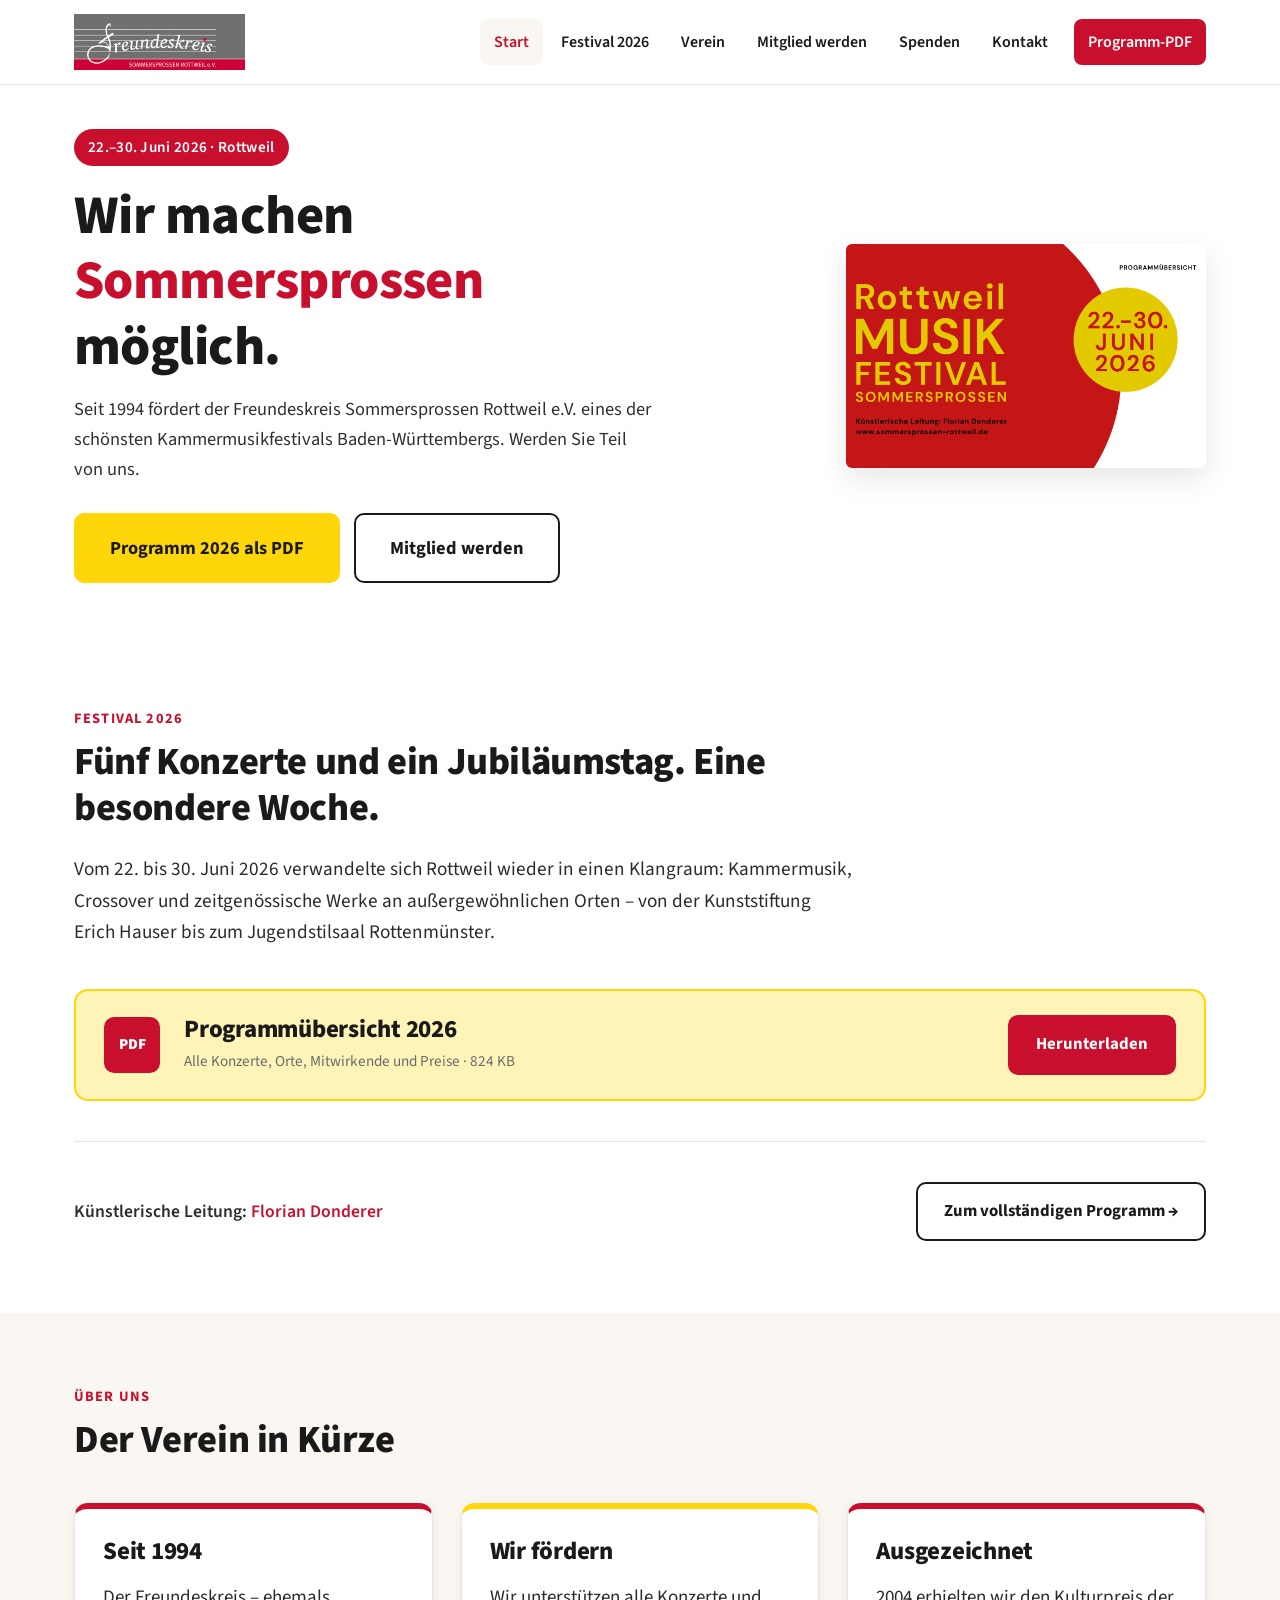
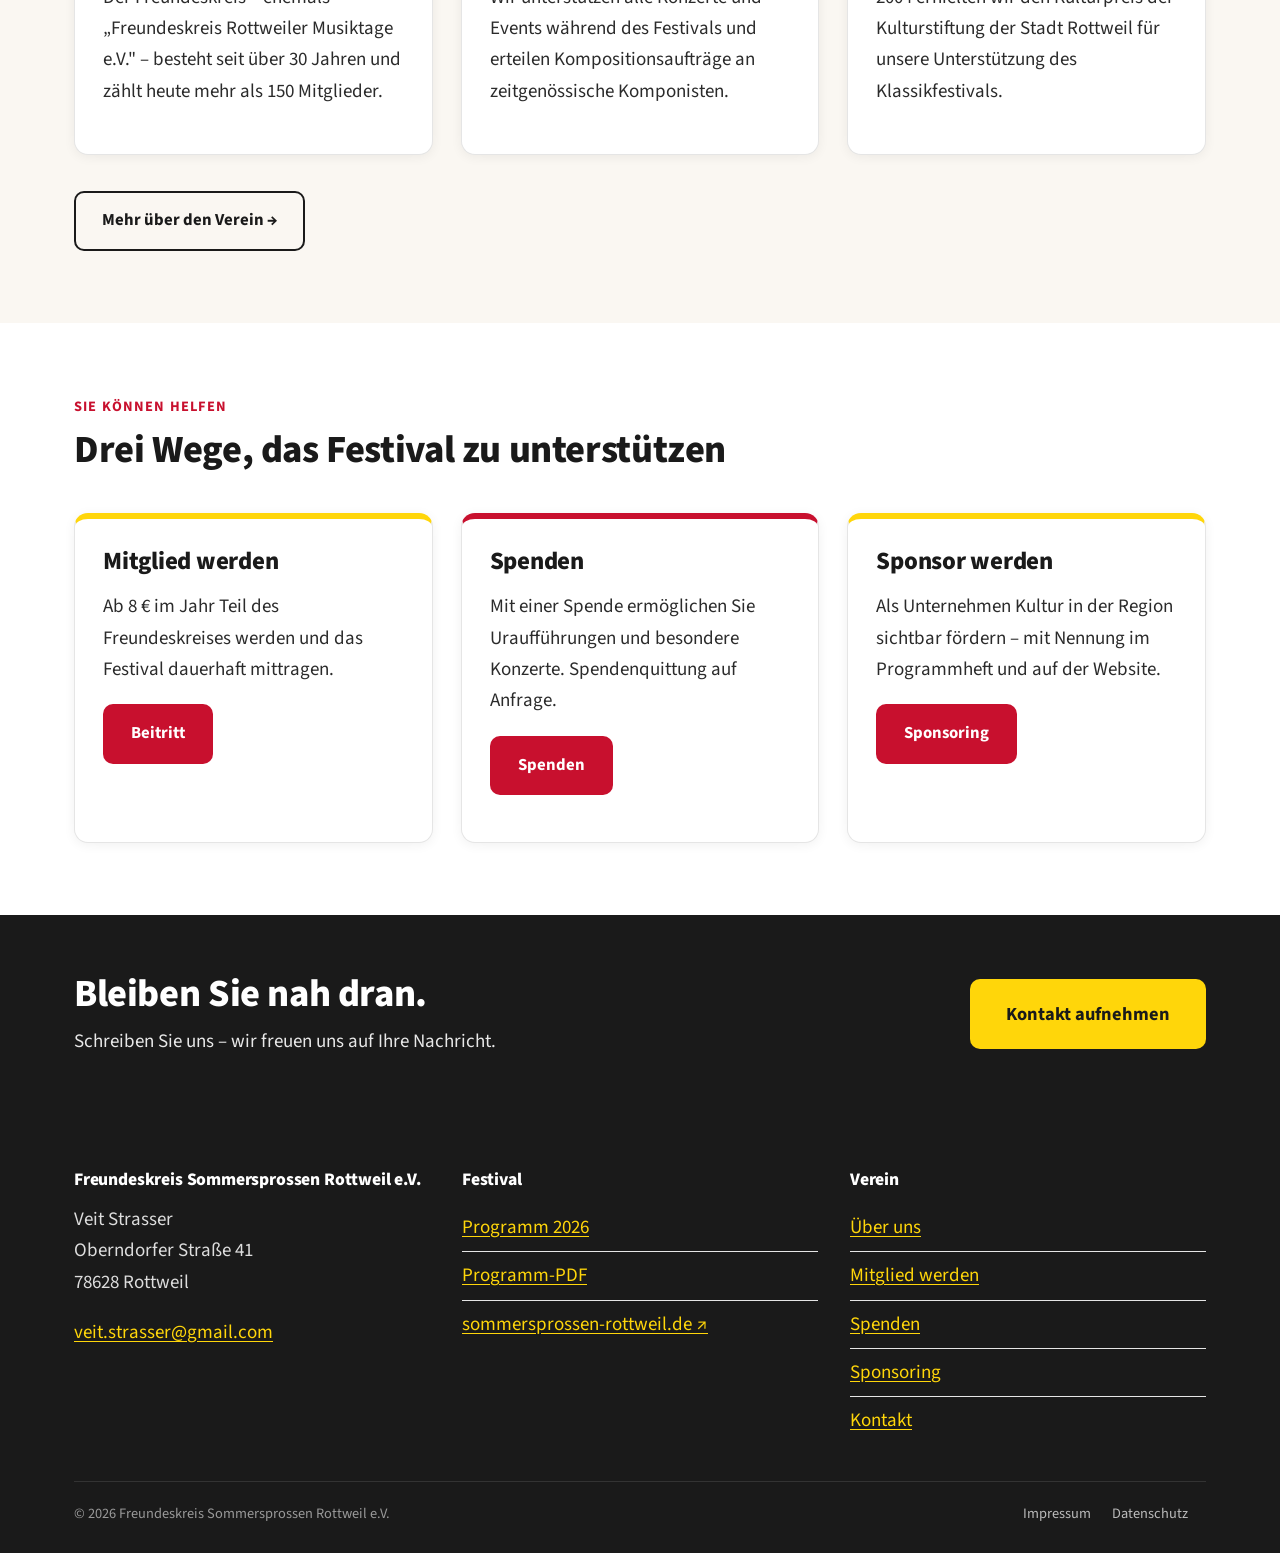
==== commit b12c019e: "Rename index-33.html to index.html" ====
--- a/index.html
+++ b/index.html
@@ -65,7 +65,7 @@
         <div class="kicker">Festival 2026</div>
         <h2>Fünf Konzerte und ein Jubiläumstag. Eine besondere Woche.</h2>
         <p class="lead-text">
-          Vom 22. bis 30. Juni 2026 verwandelt sich Rottweil wieder in einen Klangraum:
+          Vom 22. bis 30. Juni 2026 verwandelte sich Rottweil wieder in einen Klangraum:
           Kammermusik, Crossover und zeitgenössische Werke an außergewöhnlichen Orten – von der
           Kunststiftung Erich Hauser bis zum Jugendstilsaal Rottenmünster.
         </p>
@@ -202,5 +202,7 @@
 
 <script src="main.js"></script>
 <script>document.getElementById('year').textContent = new Date().getFullYear();</script>
+<!-- WEBUNDO Analytics -->
+<script src="https://analytics.laendle-digital.com/tracker.js" data-website-id="freundeskreis_sommersprossen" defer></script>
 </body>
 </html>
